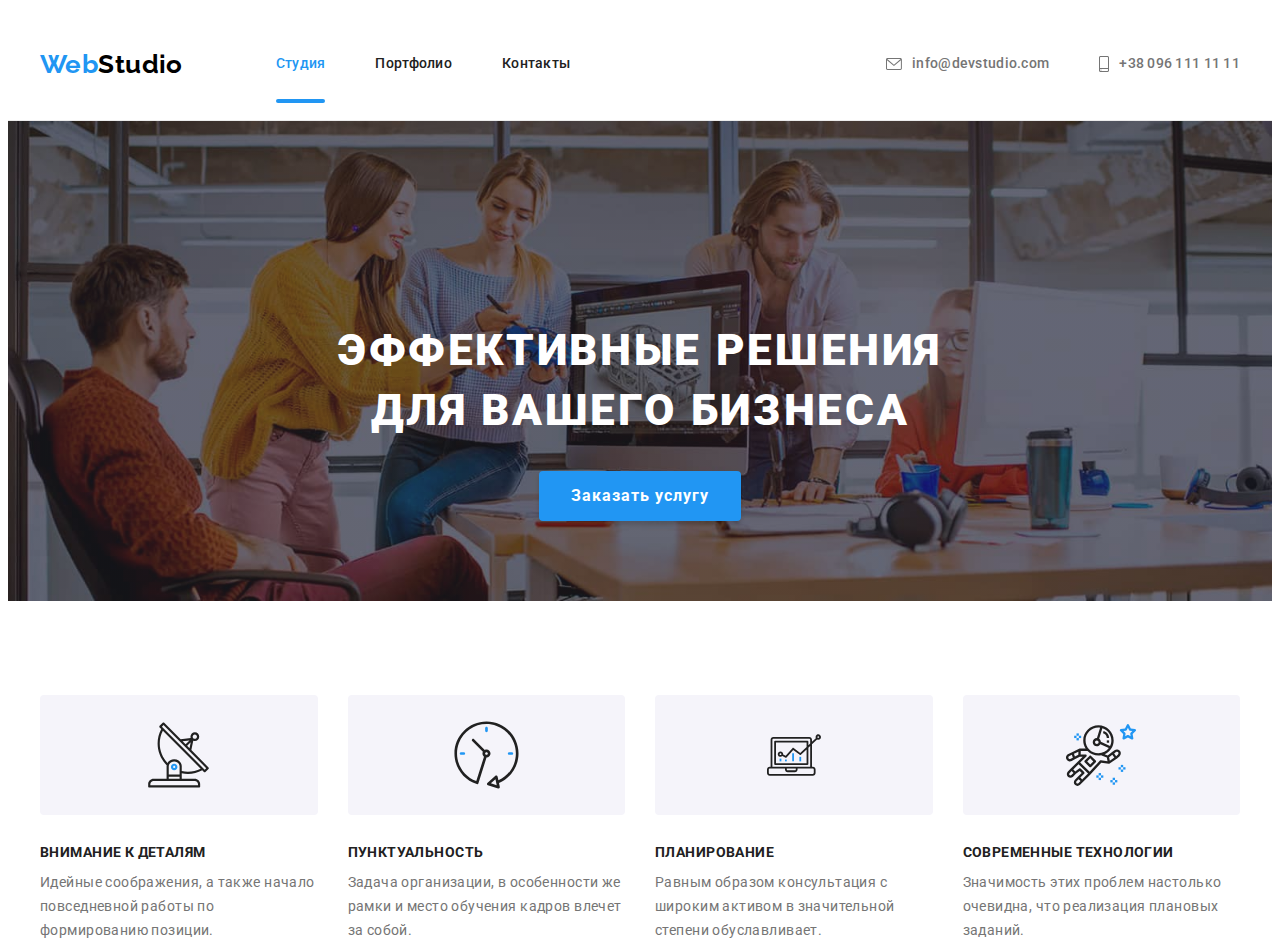
==== index.html @ c0e0feb4 "адаптив секції priorities" ====
<!DOCTYPE html>
<html lang="ru">
<head>
    <meta charset="UTF-8">
    <meta http-equiv="X-UA-Compatible" content="IE=edge">
    <meta name="viewport" content="width=device-width, initial-scale=1.0">
    <title lang="en">WebStudio</title>
    <link rel="preconnect" href="https://fonts.googleapis.com">
    <link rel="preconnect" href="https://fonts.gstatic.com" crossorigin>
    <link 
        href="https://fonts.googleapis.com/css2?family=Raleway:wght@700&family=Roboto:wght@400;500;700;900&display=swap"
        rel="stylesheet"
    />
    <link rel="stylesheet" href="https://cdnjs.cloudflare.com/ajax/libs/modern-normalize/1.1.0/modern-normalize.min.css"
        integrity="sha512-wpPYUAdjBVSE4KJnH1VR1HeZfpl1ub8YT/NKx4PuQ5NmX2tKuGu6U/JRp5y+Y8XG2tV+wKQpNHVUX03MfMFn9Q=="
        crossorigin="anonymous" referrerpolicy="no-referrer" />
    <link rel="stylesheet" href="./css/main.min.css" />
</head>
<body>
    <!--HEADER-->      
   <header class="page-header"> 
        <div class ="container page-header__container">
            <nav class="navigation">
                <!--Логотип header-->
                <a class="logo logo_theme_light logo-header-link" href="index.html" lang="en"><span class="logo_prefix-color_blue">Web</span>Studio</a>
                <!--Меню навігації header-->
                <ul class="menu list">
                    <li class="menu__item"><a class="menu__link menu__link_active" href="index.html">Студия</a></li>
                    <li class="menu__item"><a class="menu__link" href="portfolio.html">Портфолио</a></li>
                    <li class="menu__item"><a class="menu__link" href="#contacts">Контакты</a></li>
                </ul>
            </nav>
            <!--Список контактів header-->
            <ul class="header-contacts list">
                <li class="header-contacts__item">
                    <a class="header-contacts__link" href="mailto:info@devstudio.com" lang="en">
                        <svg class = "header-contacts__icon icon-letter">
                            <use href="images/icons/sprite.svg#icon-envelope"></use> 
                        </svg>
                    info@devstudio.com
                    </a>
                </li>
                <li class="header-contacts__item">
                    <a class="header-contacts__link" href="tel:+380961111111">
                        <svg class="header-contacts__icon icon-phone">
                            <use href="images/icons/sprite.svg#icon-smartphone"></use>
                        </svg>
                    +38 096 111 11 11
                    </a>
                </li>
            </ul>
            <!--Кнопка меню-бургер для мобільної версії-->
            <button type="button" class="mobile-menu-open-btn" data-menu-open>
                <svg class="mobile-menu-open-btn__icon" width="24" height="16">
                    <use href="./images/icons/sprite.svg#icon-burger"></use>
                </svg>
            </button>
        </div>
        <!--Меню для мобільної версії-->
        <div class="mobile-menu" data-menu>
            <div class="container mobile-menu__container">
                <button type="button" class="mobile-menu__close-btn" data-menu-close>
                    <svg class="mobile-menu__close-icon" width="40" height="40">
                        <use href="./images/icons/sprite.svg#close-icon"></use>
                    </svg>
                </button>
                <!--Навігація меню для мобільної версії-->
                <ul class="mobile-menu-list">
                    <li class="mobile-menu-list__item">
                        <a href="" class="mobile-menu-list__link">Студия</a>
                    </li>
                    <li class="mobile-menu-list__item">
                        <a href="" class="mobile-menu-list__link">Портфолио</a>
                    </li>
                    <li class="mobile-menu-list__item">
                        <a href="" class="mobile-menu-list__link">Контакты</a>
                    </li>
                </ul>
            </div>
        </div>
   </header>
    <!-- HERO -->
   <main>
    <section class="hero">
        <div class="hero__container container">
            <h1 class="hero__title">ЭФФЕКТИВНЫЕ РЕШЕНИЯ ДЛЯ ВАШЕГО БИЗНЕСА</h1>
            <button class="hero__modal-btn" type="button" data-modal-open>Заказать услугу</button>
        </div>    
    </section>
    <!--СЕКЦІЯ ПРІОРІТЕТИ -->
    <section class="section">
        <div class="container">
            <h2 class="section__title visually-hidden">Наши приоритеты</h2> 
            <ul class="priorities">
                <li class="priorities__item">
                    <div class="priorities__container">
                        <svg class="priorities__icon" width="65" height="70">
                            <use href="images/icons/sprite.svg#icon-antenna"></use>
                        </svg>
                    </div>
                    <h3 class="priorities__title">ВНИМАНИЕ К ДЕТАЛЯМ</h3>
                    <p class="priorities__description">Идейные соображения, а также начало повседневной работы по формированию позиции.</p>
                </li>
                <li class="priorities__item">
                    <div class="priorities__container">
                        <svg class="priorities__icon" width="67" height="70">
                            <use href="images/icons/sprite.svg#icon-clock"></use>
                        </svg>
                    </div>
                    <h3 class="priorities__title">ПУНКТУАЛЬНОСТЬ</h3>
                    <p class="priorities__description">Задача организации, в особенности же рамки и место обучения кадров влечет за собой.</p>
                </li>
                <li class="priorities__item">
                    <div class="priorities__container">
                        <svg class="priorities__icon" width="70" height="54">
                            <use href="images/icons/sprite.svg#icon-diagram"></use>
                        </svg>
                    </div>
                    <h3 class="priorities__title">ПЛАНИРОВАНИЕ</h3>
                    <p class="priorities__description">Равным образом консультация с широким активом в значительной степени обуславливает.</p>
                </li>
                <li class="priorities__item">
                    <div class="priorities__container">
                        <svg class="priorities__icon" width="70" height="70">
                            <use href="images/icons/sprite.svg#icon-astronaut"></use>
                        </svg>
                    </div>
                    <h3 class="priorities__title">СОВРЕМЕННЫЕ ТЕХНОЛОГИИ</h3>
                    <p class="priorities__description">Значимость этих проблем настолько очевидна, что реализация плановых заданий.</p>
                </li> 
            </ul>
        </div>
    </section>
    <!--СЕКЦІЯ ЧИМ МИ ЗАЙМАЄМОСЯ-->
    <!-- <section class="section section_specific-pt">
        <div class="container">
            <h2 class="section__title">Чем мы занимаемся</h2>
            <ul class="employment">
                <li class="employment__item">       
                    <img src ="./images/gallery/img-1.jpg" alt="Разработчик на компьютере работает с HTML-кодом" width="370" height="294"/>
                    <p class="employment__overlay">Десктопные приложения</p>
                </li>
                <li class="employment__item">
                    <img src="./images/gallery/img-2.jpg" alt="Разработчик проверяет работу приложения на мобильном устройстве" width="370" height="294"/>  
                    <p class="employment__overlay">Мобильные приложения</p>
                </li>
                <li class="employment__item">
                    <img src="./images/gallery/img-3.jpg" alt="Разработчик работает с палитрой на планшете" width="370" height="294"/>
                    <p class="employment__overlay">Дизайнерские решения</p>
                </li>
            </ul>
        </div>
    </section> -->
    <!--СЕКЦІЯ НАША КОМАНДА-->
    <!-- <section class="section section_bg-color">
        <div class="container">
            <h2 class="section__title">Наша команда</h2>
            <ul class="team">
                <li class="team__item">
                    <img src="./images/our-team/igor-demyanenko.jpg" alt="Игорь Демьяненко" width="270" height="260"/>
                    <div class="team__container">
                        <h3 class="team__title">Игорь Демьяненко</h3>
                        <p class="team__description" lang="en">Product Designer</p>
                        <ul class="team__socials">
                            <li class="team__socials-item">
                                <a href="" class="team__socials-link">
                                    <svg class="team__socials-icon">
                                        <use href="./images/icons/sprite.svg#icon-instagram"></use>
                                    </svg>
                                </a>
                            </li>
                            <li class="team__socials-item">
                                <a href="" class="team__socials-link">
                                    <svg class="team__socials-icon">
                                        <use href="./images/icons/sprite.svg#icon-twitter"></use>
                                    </svg>
                                </a>
                            </li>
                            <li class="team__socials-item">
                                <a href="" class="team__socials-link">
                                    <svg class="team__socials-icon">
                                        <use href="./images/icons/sprite.svg#icon-facebook"></use>
                                    </svg>
                                </a>
                            </li>
                            <li class="team__socials-item">
                                <a href="" class="team__socials-link">
                                    <svg class="team__socials-icon">
                                        <use href="./images/icons/sprite.svg#icon-linkedin"></use>
                                    </svg>
                                </a>
                            </li>
                        </ul>
                    </div>
                </li>
                <li class="team__item">
                    <img src="./images/our-team/olga-repina.jpg" alt="Ольга Репина" width="270" height="260"/>
                    <div class="team__container">
                        <h3 class="team__title">Ольга Репина</h3>
                        <p class="team__description" lang="en">Frontend Developer</p>
                        <ul class="team__socials">
                            <li class="team__socials-item">
                                <a href="" class="team__socials-link">
                                    <svg class="team__socials-icon">
                                        <use href="./images/icons/sprite.svg#icon-instagram"></use>
                                    </svg>
                                </a>
                            </li>
                            <li class="team__socials-item">
                                <a href="" class="team__socials-link">
                                    <svg class="team__socials-icon">
                                        <use href="./images/icons/sprite.svg#icon-twitter"></use>
                                    </svg>
                                </a>
                            </li>
                            <li class="team__socials-item">
                                <a href="" class="team__socials-link">
                                    <svg class="team__socials-icon">
                                        <use href="./images/icons/sprite.svg#icon-facebook"></use>
                                    </svg>
                                </a>
                            </li>
                            <li class="team__socials-item">
                                <a href="" class="team__socials-link">
                                    <svg class="team__socials-icon">
                                        <use href="./images/icons/sprite.svg#icon-linkedin"></use>
                                    </svg>
                                </a>
                            </li>
                        </ul>
                    </div>
                </li>
                <li class="team__item">
                    <img src= "./images/our-team/nikolay-tarasov.jpg" alt="Николай Тарасов" width="270" height="260"/>
                    <div class="team__container">
                        <h3 class="team__title">Николай Тарасов</h3>
                        <p class="team__description" lang="en">Marketing</p>
                        <ul class="team__socials">
                            <li class="team__socials-item">
                                <a href="" class="team__socials-link">
                                    <svg class="team__socials-icon">
                                        <use href="./images/icons/sprite.svg#icon-instagram"></use>
                                    </svg>
                                </a>
                            </li>
                            <li class="team__socials-item">
                                <a href="" class="team__socials-link">
                                    <svg class="team__socials-icon">
                                        <use href="./images/icons/sprite.svg#icon-twitter"></use>
                                    </svg>
                                </a>
                            </li>
                            <li class="team__socials-item">
                                <a href="" class="team__socials-link">
                                    <svg class="team__socials-icon">
                                        <use href="./images/icons/sprite.svg#icon-facebook"></use>
                                    </svg>
                                </a>
                            </li>
                            <li class="team__socials-item">
                                <a href="" class="team__socials-link">
                                    <svg class="team__socials-icon">
                                        <use href="./images/icons/sprite.svg#icon-linkedin"></use>
                                    </svg>
                                </a>
                            </li>
                        </ul>
                    </div>
                </li>
                <li class="team__item">
                    <img src="./images/our-team/mikhail-ermakov.jpg" alt="Михаил Ермаков" width="270" height="260"/> 
                    <div class="team__container">
                        <h3 class="team__title">Михаил Ермаков</h3>
                        <p class="team__description" lang="en">UI Designer</p>
                    <ul class="team__socials">
                        <li class="team__socials-item">
                            <a href="" class="team__socials-link">
                                <svg class="team__socials-icon">
                                    <use href="./images/icons/sprite.svg#icon-instagram"></use>
                                </svg>
                            </a>
                        </li>
                        <li class="team__socials-item">
                            <a href="" class="team__socials-link">
                                <svg class="team__socials-icon">
                                    <use href="./images/icons/sprite.svg#icon-twitter"></use>
                                </svg>
                            </a>
                        </li>
                        <li class="team__socials-item">
                            <a href="" class="team__socials-link">
                                <svg class="team__socials-icon">
                                    <use href="./images/icons/sprite.svg#icon-facebook"></use>
                                </svg>
                            </a>
                        </li>
                        <li class="team__socials-item">
                            <a href="" class="team__socials-link">
                                <svg class="team__socials-icon">
                                    <use href="./images/icons/sprite.svg#icon-linkedin"></use>
                                </svg>
                            </a>
                        </li>
                    </ul>
                    </div>
                </li>
            </ul>
        </div>
    </section> -->
    <!--СЕКЦІЯ ПОСТІЙНІ КЛІЄНТИ-->
    <!-- <section class="section">
        <div class="container">
            <h2 class="section__title">Постоянные клиенты</h2>
            <ul class="clients">
                <li class="clients__item">
                    <a class="clients__link" href="">
                        <div class="clients__container">
                            <svg class="clients__icon">
                                <use href="images/icons/sprite.svg#icon-logo-1"></use>
                            </svg>
                        </div>
                    </a>    
                </li>
                <li class="clients__item">
                    <a class="clients__link" href="">
                        <div class="clients__container">
                            <svg class="clients__icon">
                                <use href="images/icons/sprite.svg#icon-logo-2"></use>
                            </svg>
                        </div>
                    </a>    
                </li>
                <li class="clients__item">
                    <a class="clients__link" href="">
                        <div class="clients__container">
                            <svg class="clients__icon">
                                <use href="images/icons/sprite.svg#icon-logo-3"></use>
                            </svg>
                        </div>
                    </a>
                </li>
                <li class="clients__item">
                    <a class="clients__link" href="">
                        <div class="clients__container">
                            <svg class="clients__icon">
                                <use href="images/icons/sprite.svg#icon-logo-4"></use>
                            </svg>
                        </div>
                    </a>
                </li>
                <li class="clients__item">
                    <a class="clients__link" href="">
                        <div class="clients__container">
                            <svg class="clients__icon">
                                <use href="images/icons/sprite.svg#icon-logo-5"></use>
                            </svg>
                        </div>
                    </a>
                </li>
                <li class="clients__item">
                    <a class="clients__link" href="">
                        <div class="clients__container">
                            <svg class="clients__icon">
                                <use href="images/icons/sprite.svg#icon-logo-6"></use>
                            </svg>
                        </div>
                    </a>
                </li>
            </ul>
        </div>
    </section>-->
    </main>
    <!--FOOTER-->
    <!-- <footer class="footer">
        <div class="footer-container container">
            <div class="footer-contacts-wrapper">
                <a class="logo logo_theme_dark" href="index.html" lang="en"><span class="logo_prefix-color_blue">Web</span>Studio</a>
                <address class="address-footer-contacts" id="contacts">
                    <ul class="footer-contacts">
                        <li class="footer-contacts__item">
                            <a class="footer-contacts__link footer-contacts__link_font-color_white" href="https://goo.gl/maps/uHy9NY8wM25gQ6nc7" target="_blank"
                                rel="noopener noreferrer">г. Киев, пр-т Леси Украинки, 26</a>
                        </li>
                        <li class="footer-contacts__item">
                            <a class="footer-contacts__link link" href="mailto:info@devstudio.com"
                                lang="en">info@devstudio.com</a>
                        </li>
                        <li class="footer-contacts__item">
                            <a class="footer-contacts__link" href="tel:+380961111111">+38 096 111 11 11</a>
                        </li>
                    </ul>
                </address>
            </div>
            <div class="footer-socials-wrapper">
                <p class="footer-socials-description">присоединяйтесь</p>
                <ul class="footer-socials">
                    <li class="footer-socials__item">
                        <a href="" class="footer-socials__link">
                            <svg class="footer-socials__icon">
                                <use href="./images/icons/sprite.svg#icon-footer-instagram"></use>
                            </svg>
                        </a>
                    </li>
                    <li class="footer-socials__item">
                        <a href="" class="footer-socials__link">
                            <svg class="footer-socials__icon">
                                <use href="./images/icons/sprite.svg#icon-footer-twitter"></use>
                            </svg>
                        </a>
                    </li>
                    <li class="footer-socials__item">
                        <a href="" class="footer-socials__link">
                            <svg class="footer-socials__icon">
                                <use href="./images/icons/sprite.svg#icon-footer-facebook"></use>
                            </svg>
                        </a>
                    </li>
                    <li class="footer-socials__item">
                        <a href="" class="footer-socials__link">
                            <svg class="footer-socials__icon">
                                <use href="./images/icons/sprite.svg#icon-footer-linkedin"></use>
                            </svg>
                        </a>
                    </li>
                </ul>
            </div>
            <div class="footer-form-wrapper">
                <form class="footer-form">
                    <p class="footer-form__description">Подпишитесь на рассылку</p>
                    <label class="footer-form__field">
                        <input type="email" name="user_email" class="footer-form-input" placeholder="E-mail" required title="example@gmail.com" />
                    </label>
                    <div class="footer-btn-wrapper">
                        <button type="submit" class="footer-form-btn">Подписаться</button>
                        <svg class="footer-form-send-icon" width="24" height="24">
                            <use href="./images/icons/sprite.svg#icon-footer-send"></use>
                        </svg>
                    </div>
                </form>
            </div>
        </div>
    </footer> -->
    <!-- <div class="backdrop is-hidden" data-modal>
        <div class="modal">
            <button type="button" class="modal-close-btn" data-modal-close>
                <svg class="modal-close-btn-icon" width="18" height="18">
                    <use href="./images/icons/sprite.svg#close-icon"></use>
                </svg>
            </button>
            <form class="contact-form">
                <p class="contact-form-description">Оставьте свои данные, мы вам перезвоним</p>
                <label class="contact-form-field">
                    <span class="contact-form-field-key">Имя</span>
                    <span class="contact-form-input-wrapper">
                        <input class="contact-form-input" type="text" name="user_name" required pattern="[a-zA-Zа-яА-Я]*"
                            title="Укажите своё имя" />
                        <svg class="contact-form-input-icon" width="18" height="18">
                            <use href="./images/icons/sprite.svg#icon-person"></use>
                        </svg>
                    </span>
                </label>
                <label class="contact-form-field">
                    <span class="contact-form-field-key">Телефон</span>
                    <span class="contact-form-input-wrapper">
                        <input class="contact-form-input" type="tel" name="user_phone" required
                            pattern="[0-9]{3}-[0-9]{3}-[0-9]{2}-[0-9]{2}" title="В формате xxx-xxx-xx-xx" />
                        <svg class="contact-form-input-icon" width="18" height="18">
                            <use href="./images/icons/sprite.svg#icon-phone"></use>
                        </svg>
                    </span>
                </label>
                <label class="contact-form-field">
                    <span class="contact-form-field-key">Почта</span>
                    <span class="contact-form-input-wrapper">
                        <input class="contact-form-input" type="email" name="user_email" title="example@gmail.com" />
                        <svg class="contact-form-input-icon" width="18" height="18">
                            <use href="./images/icons/sprite.svg#icon-email"></use>
                        </svg>
                    </span>
                </label>
                <label class="contact-form-messege-field">
                    <span class="contact-form-field-key">Комментарий</span>
                    <textarea class="contact-form-messege" placeholder="Введите текст" name="user_message"></textarea>
                </label>
                <input type="checkbox" class="contact-form-checkbox visually-hidden" id="checkbox-policy" name="user_policy" />
                <label for="checkbox-policy" class="contact-form-checkbox-label">Соглашаюсь с рассылкой и принимаю &nbsp;<a
                        class="contact-form-policy-link" href="">Условия договора</a></label>
                <button type="submit" class="contact-form-btn">Отправить</button>
            </form>
        </div>
    </div> -->
    <script src="./js/menu.js"></script>
    <!-- <script src="./js/modal.js"></script> -->  
</body>
</html>
---- css/main.min.css ----
:root{--primary-font-family: "Roboto", sans-serif;--secondary-font-family: "Raleway", sans-serif;--accent-color: #2196F3;--title-color: #FFFFFF;--subtitle-color: #212121;--description-color: #757575;--background-color: #2F303A}.visually-hidden{position:absolute;white-space:nowrap;width:1px;height:1px;overflow:hidden;border:0;padding:0;clip:rect(0 0 0 0);clip-path:inset(100%);margin:-1px}.footer-socials__link,.team__socials-link,.contact-form-checkbox-label{display:flex;justify-content:center;align-items:center}h1,h2,h3,p{margin-top:0;margin-bottom:0}ul,ol{margin-top:0;margin-bottom:0;padding-left:0;list-style:none}img{display:block;max-width:100%;height:auto}a{text-decoration:none}body{font-family:var(--primary-font-family);color:var(--subtitle-color);font-size:14px;letter-spacing:.03em;line-height:1.14}.container{max-height:60px;width:100%;padding-left:15px;padding-right:15px}@media screen and (min-width: 480px){.container{width:480px;margin:0 auto}}@media screen and (min-width: 768px){.container{width:768px;min-height:80px}}@media screen and (min-width: 1200px){.container{width:1200px}}@media screen and (max-width: 1200px){.section{padding-top:60px;padding-bottom:60px}}@media screen and (min-width: 1200px){.section{padding-top:94px;padding-bottom:94px}}.section_bg-color{background-color:#f5f4fa}.section_specific-pt{padding-top:0}.section_specific-pb{padding-bottom:50px}.section__title{font-size:36px;font-weight:700;line-height:1.17;margin-bottom:50px;text-align:center}.logo{font-family:var(--secondary-font-family);font-size:26px;font-weight:700;line-height:1.19}.logo_prefix-color_blue{color:var(--accent-color)}.logo_theme_light{color:#000}.logo_theme_light:focus{color:#000}.logo_theme_dark{color:var(--title-color)}.logo_theme_dark:focus{color:var(--title-color)}@media screen and (min-width: 768px){.logo-header-link{margin-right:88px}}@media screen and (min-width: 1200px){.logo-header-link{margin-right:93px}}.filters{display:flex;margin-top:-8px;margin-left:-8px;justify-content:center}.filters__item{margin-top:8px;margin-left:8px}.filters__btn{min-width:73px;padding:6px 22px;font-size:16px;font-weight:500;line-height:1.63;text-align:center;letter-spacing:.03em;cursor:pointer;background-color:#f5f4fa;border:none;border-radius:4px;transition:color 250ms cubic-bezier(0.4, 0, 0.2, 1),background-color 250ms cubic-bezier(0.4, 0, 0.2, 1),box-shadow 250ms cubic-bezier(0.4, 0, 0.2, 1)}.filters__btn:focus{font-size:16px;font-weight:500;line-height:1.63;text-align:center;letter-spacing:.03em;color:var(--title-color);background-color:var(--accent-color);box-shadow:0px 3px 1px rgba(0,0,0,.1),0px 1px 2px rgba(0,0,0,.08),0px 2px 2px rgba(0,0,0,.12);border-radius:4px}.filters__btn:hover{color:var(--title-color);background-color:var(--accent-color);box-shadow:0px 3px 1px rgba(0,0,0,.1),0px 1px 2px rgba(0,0,0,.08),0px 2px 2px rgba(0,0,0,.12)}.backdrop{position:fixed;top:0;left:0;width:100%;height:100%;background-color:rgba(0,0,0,.2);transition:opacity 250ms cubic-bezier(0.4, 0, 0.2, 1)}.backdrop.is-hidden{opacity:0;visibility:hidden;pointer-events:none}.modal{position:absolute;top:50%;left:50%;transform:translate(-50%, -50%);width:528px;height:580px;padding:40px;background-color:#fff}.modal-close-btn{position:absolute;top:8px;right:8px;display:flex;align-items:center;justify-content:center;background-color:rgba(0,0,0,0);border:1px solid rgba(0,0,0,.1);padding:0;width:30px;height:30px;border-radius:50%;cursor:pointer;transition:fill 250ms cubic-bezier(0.4, 0, 0.2, 1),outline-color 250ms}.modal-close-btn:hover{fill:var(--accent-color)}.modal-close-btn:focus{fill:var(--accent-color);outline-color:var(--accent-color)}.contact-form{display:flex;flex-direction:column}.contact-form-field{margin-bottom:10px}.contact-form-field-key{display:block;font-size:12px;font-weight:400;line-height:1.17;letter-spacing:.01em;color:#757575;margin-bottom:4px}.contact-form-description{font-size:20px;font-weight:700;line-height:1.15;text-align:center;letter-spacing:.03em;color:#212121;margin-bottom:12px}.contact-form-btn{align-self:center;min-width:200px;background-color:var(--accent-color);box-shadow:0px 4px 4px rgba(0,0,0,.15);border-radius:4px;padding:10px 55px;font-family:var(--primary-font-family);color:var(--title-color);cursor:pointer;font-size:16px;font-weight:700;line-height:1.88;letter-spacing:.06em;border-width:0;transition:background-color 250ms cubic-bezier(0.4, 0, 0.2, 1)}.contact-form-btn:hover{background:#188ce8}.contact-form-input{width:100%;height:40px;border:1px solid rgba(33,33,33,.2);border-radius:4px;padding-left:42px;transition:border-color 250ms cubic-bezier(0.4, 0, 0.2, 1)}.contact-form-input:focus{outline:none;border-color:var(--accent-color)}.contact-form-input-wrapper{position:relative;display:block}.contact-form-input-icon{position:absolute;top:50%;transform:translateY(-50%);left:12px;transition:fill 250ms cubic-bezier(0.4, 0, 0.2, 1)}.contact-form-input:focus+.contact-form-input-icon{fill:var(--accent-color)}.contact-form-messege{display:block;justify-content:center;width:100%;height:120px;border:1px solid rgba(33,33,33,.2);border-radius:4px;resize:none;padding:12px 16px;transition:border-color 250ms cubic-bezier(0.4, 0, 0.2, 1)}.contact-form-messege:focus{outline:none;border-color:var(--accent-color)}.contact-form-messege::placeholder{font-size:12px;font-weight:400;line-height:1.17;letter-spacing:.01em;color:rgba(117,117,117,.5)}.contact-form-messege-field{margin-bottom:20px}.contact-form-checkbox-label{font-weight:400;line-height:1.71;color:#757575;margin-bottom:30px}.contact-form-checkbox-label::before{content:"";display:block;width:16px;height:15px;margin-right:7px;cursor:pointer;background-image:url(../images/icons/checkbox-vector.svg)}.contact-form-checkbox:checked+.contact-form-checkbox-label::before{background-image:url(../images/icons/icon-check.svg)}.contact-form-checkbox:focus+.contact-form-checkbox-label::before{outline:2px solid rgba(33,150,243,.5)}.contact-form-policy-link{color:var(--accent-color)}.contact-form-policy-link:focus{outline-color:var(--accent-color)}@media screen and (max-width: 768px){.mobile-menu{position:fixed;top:0;left:0;width:100%;height:100%;background-color:#fff;box-shadow:0px 4px 8px rgba(0,0,0,.04),0px 2px 4px rgba(0,0,0,.08),0px 1px 3px rgba(0,0,0,.16);opacity:0;visibility:hidden;pointer-events:none;transition:opacity 250ms cubic-bezier(0.4, 0, 0.2, 1),visibility 250ms cubic-bezier(0.4, 0, 0.2, 1)}.mobile-menu-open-btn{border:none;background-color:rgba(0,0,0,0);padding:0}.mobile-menu.is-open{opacity:1;visibility:visible;pointer-events:auto}.mobile-menu__container{position:relative;padding-top:48px;padding-bottom:48px;padding-left:40px}.mobile-menu__close-btn{position:absolute;top:10px;right:15px;border:none;background-color:rgba(0,0,0,0);padding:0;line-height:0}.mobile-menu-list__item:not(:first-child){margin-top:32px}.mobile-menu-list__link{font-weight:500;font-size:40px;line-height:1.18;letter-spacing:.02em;color:#212121}}.menu{display:none}.header-contacts{display:none}.page-header{background-color:#fff;border-bottom:1px solid #ececec}.page-header__container{display:flex;align-items:center;justify-content:space-between;padding-top:16px;padding-bottom:16px}@media screen and (min-width: 768px){.menu{display:flex}.header-contacts{display:block}.mobile-menu{display:none}.mobile-menu-open-btn{display:none}.header-container{display:flex;min-height:80px;justify-content:space-between;align-items:center}.navigation{display:flex;align-items:center;justify-content:space-between}.menu__link{padding-top:32px;padding-bottom:32px;font-weight:500;letter-spacing:.02em;color:var(--subtitle-color);transition:color 250ms cubic-bezier(0.4, 0, 0.2, 1)}.menu__link:hover,.menu__link:focus{color:var(--accent-color)}.menu__item:not(:last-child){margin-right:50px}.menu__link_active{position:relative;color:var(--accent-color)}.menu__link_active::after{position:absolute;content:"";background-color:var(--accent-color);border-radius:2px;width:100%;height:4px;bottom:0;left:0}.header-contacts__link{padding-top:21px;padding-bottom:21px;font-size:12px;font-weight:500;line-height:1.17;letter-spacing:.02em;color:var(--description-color);transition:color 250ms cubic-bezier(0.4, 0, 0.2, 1)}.header-contacts__link:hover,.header-contacts__link:focus{color:var(--accent-color)}.header-contacts__icon{fill:var(--description-color);margin-right:10px;transition:fill 250ms cubic-bezier(0.4, 0, 0.2, 1)}.header-contacts__link:hover .header-contacts__icon,.header-contacts__link:focus .header-contacts__icon{fill:var(--accent-color)}.icon-letter{width:14px;height:10px}.icon-phone{width:10px;height:14px}}@media screen and (min-width: 1200px){.header-contacts{display:flex}.header-contacts__link{display:flex;align-items:center}.header-contacts__item:not(:last-child){margin-right:50px}.header-contacts__link{padding-top:24px;padding-bottom:24px;font-size:14px;line-height:1.14}.icon-letter{width:16px;height:12px}.icon-phone{width:10px;height:16px}}.hero{background-color:#c4c4c4;padding-top:118px;padding-bottom:118px;background-size:cover}.hero__title{font-size:26px;font-weight:500;line-height:1.14;text-align:center;color:var(--title-color);letter-spacing:.06em;text-transform:uppercase;margin-bottom:30px}.hero__container{display:flex;flex-direction:column;align-items:center}.hero__modal-btn{min-width:200px;border:none;background:var(--accent-color);box-shadow:0px 4px 4px rgba(0,0,0,.15);border-radius:4px;padding:10px 32px;font-family:var(--primary-font-family);font-size:16px;font-weight:700;line-height:1.88;letter-spacing:.06em;color:var(--title-color);cursor:pointer;transition:background-color 250ms cubic-bezier(0.4, 0, 0.2, 1)}.hero__modal-btn:hover{background:#188ce8}@media screen and (max-width: 768px){.hero{max-height:400px;background-image:linear-gradient(rgba(47, 48, 58, 0.4), rgba(47, 48, 58, 0.4)),url("../images/hero/img-hero-mobile.jpg")}.hero__title{max-width:360px}}@media(max-width: 768px)and (min-device-pixel-ratio: 2),(max-width: 767px)and (min-resolution: 192dpi),(max-width: 767px)and (min-resolution: 2dppx){.hero{background-image:linear-gradient(rgba(47, 48, 58, 0.4), rgba(47, 48, 58, 0.4)),url("../images/hero/img-hero-mobile@x2.jpg")}}@media screen and (min-width: 768px){.hero{min-width:768px;background-image:linear-gradient(rgba(47, 48, 58, 0.4), rgba(47, 48, 58, 0.4)),url("../images/hero/img-hero-tablet.jpg")}.hero__title{max-width:360px;font-size:26px;font-weight:900;line-height:1.61}}@media(min-width: 768px)and (min-device-pixel-ratio: 2),(min-width: 768px)and (min-resolution: 192dpi),(min-width: 768px)and (min-resolution: 2dppx){.hero{background-image:linear-gradient(rgba(47, 48, 58, 0.4), rgba(47, 48, 58, 0.4)),url("../images/hero/img-hero-tablet@x2.jpg")}}@media screen and (min-width: 1200px){.hero{padding-top:200px;padding-bottom:200px;background-image:linear-gradient(rgba(47, 48, 58, 0.4), rgba(47, 48, 58, 0.4)),url("../images/hero/img-hero-desktop.jpg")}.hero__title{max-width:696px;font-size:44px;font-weight:900;line-height:1.36}}@media(min-width: 1200px)and (min-device-pixel-ratio: 2),(min-width: 1200px)and (min-resolution: 192dpi),(min-width: 1200px)and (min-resolution: 2dppx){.hero{background-image:linear-gradient(rgba(47, 48, 58, 0.4), rgba(47, 48, 58, 0.4)),url("../images/hero/img-hero-desktop@x2.jpg")}}@media screen and (max-width: 767px){.priorities__title{text-align:center}.priorities__item:not(:first-child){margin-top:30px}}@media screen and (min-width: 768px){.priorities{display:flex;flex-wrap:wrap;margin-top:-30px;margin-left:-30px}.priorities__item{flex-basis:calc((100% - 60px)/2);margin-left:30px;margin-top:30px}}@media screen and (min-width: 1200px){.priorities__item{flex-basis:calc((100% - 120px)/4);margin-left:30px;margin-top:30px}}.priorities__title{font-size:14px;font-weight:700;text-transform:uppercase;margin-bottom:10px;margin-top:30px}.priorities__description{line-height:1.71;color:var(--description-color)}.priorities__container{display:flex;background-color:#f5f4fa;border-radius:4px;height:120px;justify-content:center;align-items:center}.employment{display:flex;flex-wrap:wrap;margin-top:-30px;margin-left:-30px}.employment__item{position:relative;margin-top:30px;margin-left:30px;flex-basis:calc((100% - 90px)/3)}.employment__overlay{position:absolute;width:100%;bottom:0;left:0;padding-top:27px;padding-bottom:27px;font-weight:700;text-align:center;text-transform:uppercase;color:var(--title-color);background-color:rgba(47,48,58,.8)}.team{display:flex;flex-wrap:wrap;margin-top:-30px;margin-left:-30px}.team__item{margin-top:30px;margin-left:30px;flex-basis:calc((100% - 120px)/4);background:var(--title-color);padding-bottom:30px;box-shadow:0px 1px 3px rgba(0,0,0,.12),0px 1px 1px rgba(0,0,0,.14),0px 2px 1px rgba(0,0,0,.2);border-radius:0px 0px 4px 4px}.team__container{padding-top:30px;background:var(--title-color)}.team__title{font-size:16px;font-weight:500;line-height:1.19;text-align:center}.team__description{font-size:16px;line-height:1.19;text-align:center;color:var(--description-color);margin-top:10px}.team__socials{display:flex;justify-content:center;margin-top:16px}.team__socials-icon{width:20px;height:20px;fill:#afb1b8;transition:fill 250ms cubic-bezier(0.4, 0, 0.2, 1)}.team__socials-link:hover .team__socials-icon,.team__socials-link:focus .team__socials-icon{fill:var(--title-color)}.team__socials-link{width:44px;height:44px;border-radius:50%;transition:background-color 250ms cubic-bezier(0.4, 0, 0.2, 1)}.team__socials-link:hover,.team__socials-link:focus{background-color:var(--accent-color)}.team__socials-item:not(:first-child){margin-left:10px}.clients__container{height:92px;padding-top:16px;padding-left:32px;border:1px solid #afb1b8;border-radius:4px;transition:border-color 250ms cubic-bezier(0.4, 0, 0.2, 1)}.clients__link:hover .clients__container{border-color:var(--accent-color)}.clients{display:flex;flex-wrap:wrap;margin-top:-30px;margin-left:-30px}.clients__item{margin-top:30px;margin-left:30px;flex-basis:calc((100% - 180px)/6)}.clients__icon{width:106px;height:60px;fill:#afb1b8;transition:fill 250ms cubic-bezier(0.4, 0, 0.2, 1)}.clients__link:hover .clients__icon,.clients__link:focus .clients__icon{fill:var(--accent-color)}.footer{background:var(--background-color);padding-bottom:60px;padding-top:60px}.footer-container{display:flex;justify-content:space-between;align-items:flex-start}.address-footer-contacts{margin-top:20px}.footer-contacts__link{font-style:normal;font-weight:400;line-height:1.71;color:rgba(255,255,255,.6)}.footer-contacts__item:not(:first-child){margin-top:9px}.footer-contacts__link_font-color_white{color:var(--title-color)}.footer-contacts__link_font-color_white:focus{color:var(--title-color)}.footer-socials-description{margin-top:12px;font-weight:700;text-transform:uppercase;color:var(--title-color)}.footer-socials__icon{width:20px;height:20px;fill:var(--title-color)}.footer-socials__item:not(:first-child){margin-left:10px}.footer-socials{display:flex;margin-top:20px}.footer-socials__link{width:44px;height:44px;border-radius:50%;background-color:rgba(255,255,255,.1);transition:background-color 250ms cubic-bezier(0.4, 0, 0.2, 1)}.footer-socials__link:hover,.footer-socials__link:focus{background-color:var(--accent-color)}.footer-form__description{font-weight:700;text-transform:uppercase;color:#fff;margin-bottom:20px;margin-top:12px}.footer-form-input{width:358px;border:1px solid rgba(255,255,255,.3);border-radius:4px;padding-top:14px;padding-bottom:14px;padding-left:16px;background-color:#2f303a;font-size:16px;font-weight:400;line-height:1.25;letter-spacing:.03em;color:#fff}.footer-form-input::placeholder{color:rgba(255,255,255,.6)}.footer-form-btn{min-width:200px;padding:10px 62px 10px 29px;background:var(--accent-color);box-shadow:0px 4px 4px rgba(0,0,0,.15);border-radius:4px;font-size:16px;font-weight:700;line-height:1.88;letter-spacing:.06em;color:#fff;border-width:0;cursor:pointer;transition:background-color 250ms cubic-bezier(0.4, 0, 0.2, 1)}.footer-form-btn:hover{background:#188ce8}.footer-btn-wrapper{margin-left:12px;display:inline-block;position:relative;width:200px}.footer-form-send-icon{position:absolute;top:50%;right:28px;transform:translateY(-50%)}.portfolio{display:flex;flex-wrap:wrap;margin-left:-30px;margin-top:-30px}.portfolio__item{margin-left:30px;margin-top:30px;flex-basis:calc((100% - 90px)/3);cursor:pointer;transition:box-shadow 250ms cubic-bezier(0.4, 0, 0.2, 1)}.portfolio__item:hover{box-shadow:0px 1px 1px rgba(0,0,0,.12),0px 4px 4px rgba(0,0,0,.06),1px 4px 6px rgba(0,0,0,.16)}.portfolio__container{padding:20px 24px;border:1px solid #eee;border-top:none}.portfolio__title{font-size:18px;font-weight:700;line-height:2;letter-spacing:.06em;color:var(--subtitle-color);margin-bottom:4px}.portfolio__description{font-size:16px;line-height:1.88;letter-spacing:.03em;color:var(--description-color)}.portfolio__wrapper{position:relative;overflow:hidden}.portfolio__overlay{position:absolute;top:0;left:0;width:100%;height:100%;padding:63px 24px;background-color:rgba(33,150,243,.9);font-size:18px;font-weight:400;line-height:1.56;color:#fff;overflow:auto;transform:translateY(100%);transition:transform 250ms cubic-bezier(0.4, 0, 0.2, 1)}.portfolio__link:hover .portfolio__overlay,.portfolio__link:focus .portfolio__overlay{transform:translateY(0%)}/*# sourceMappingURL=main.min.css.map */
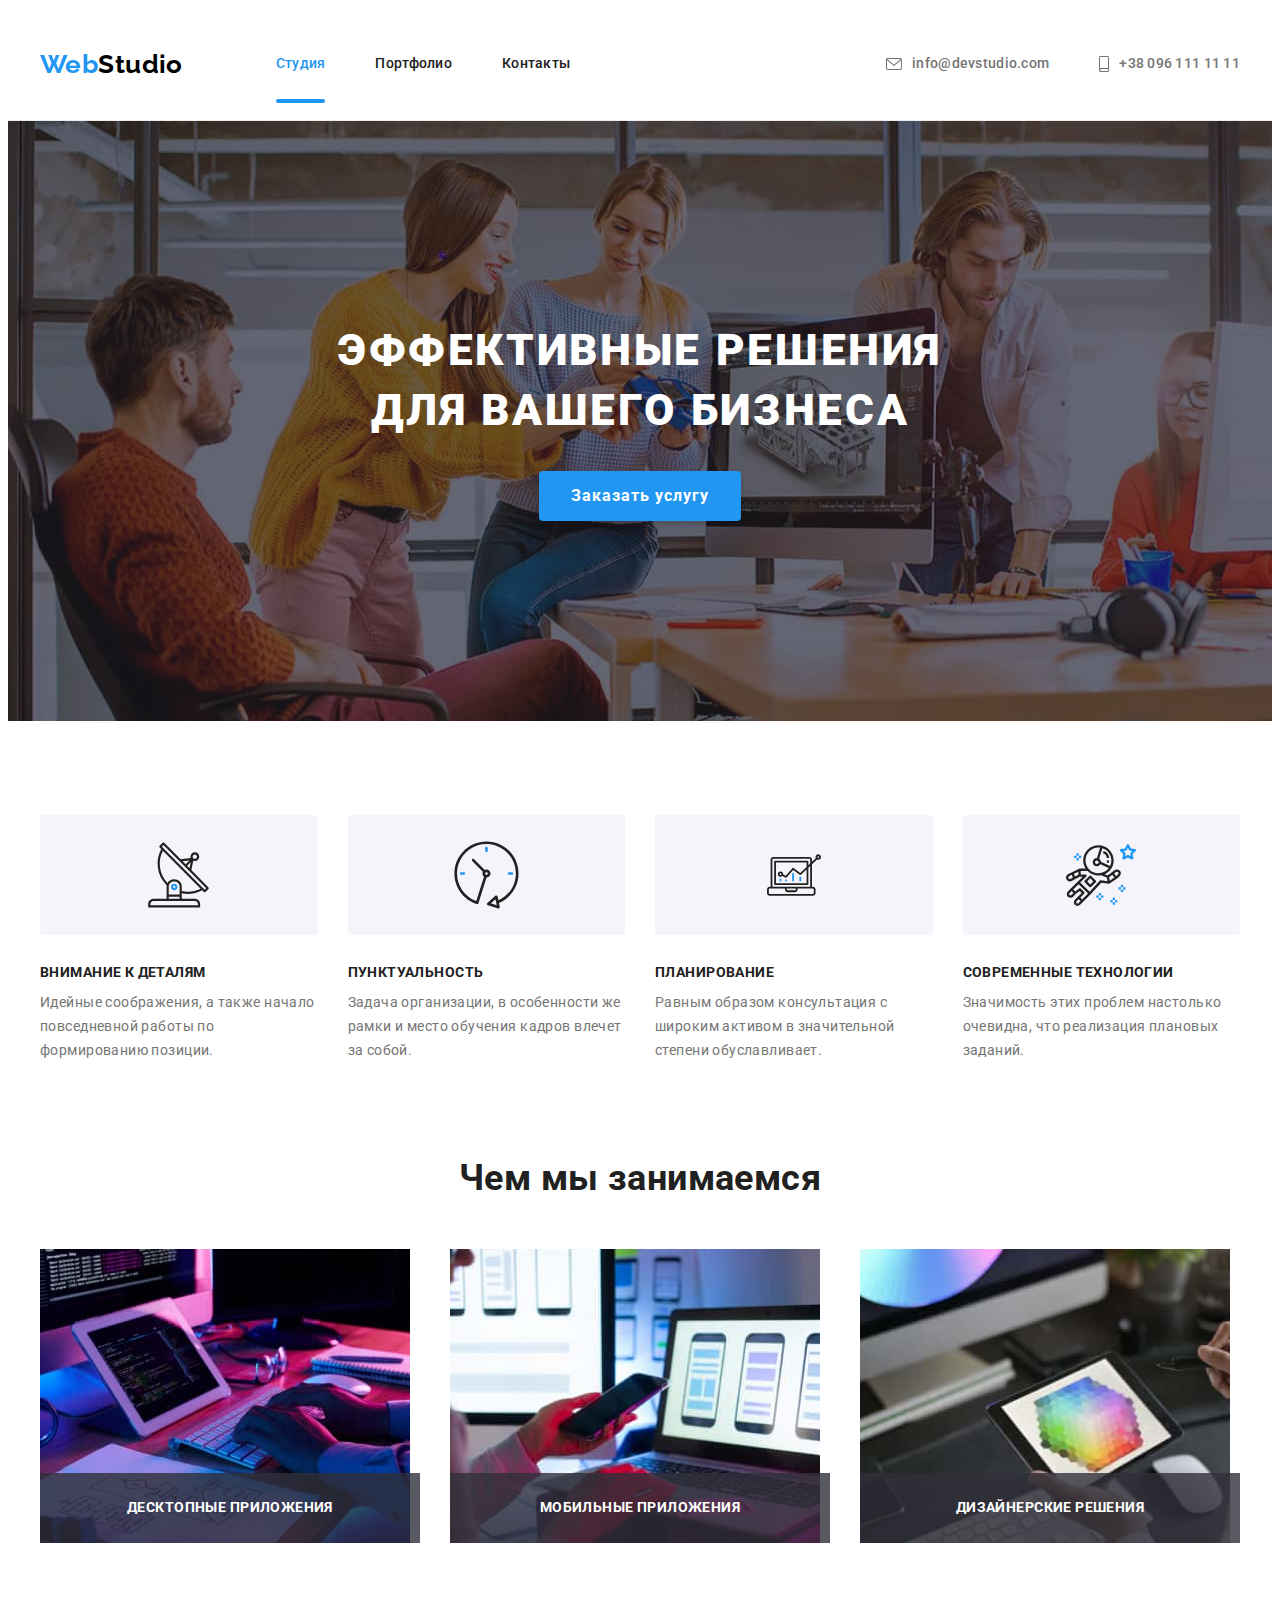
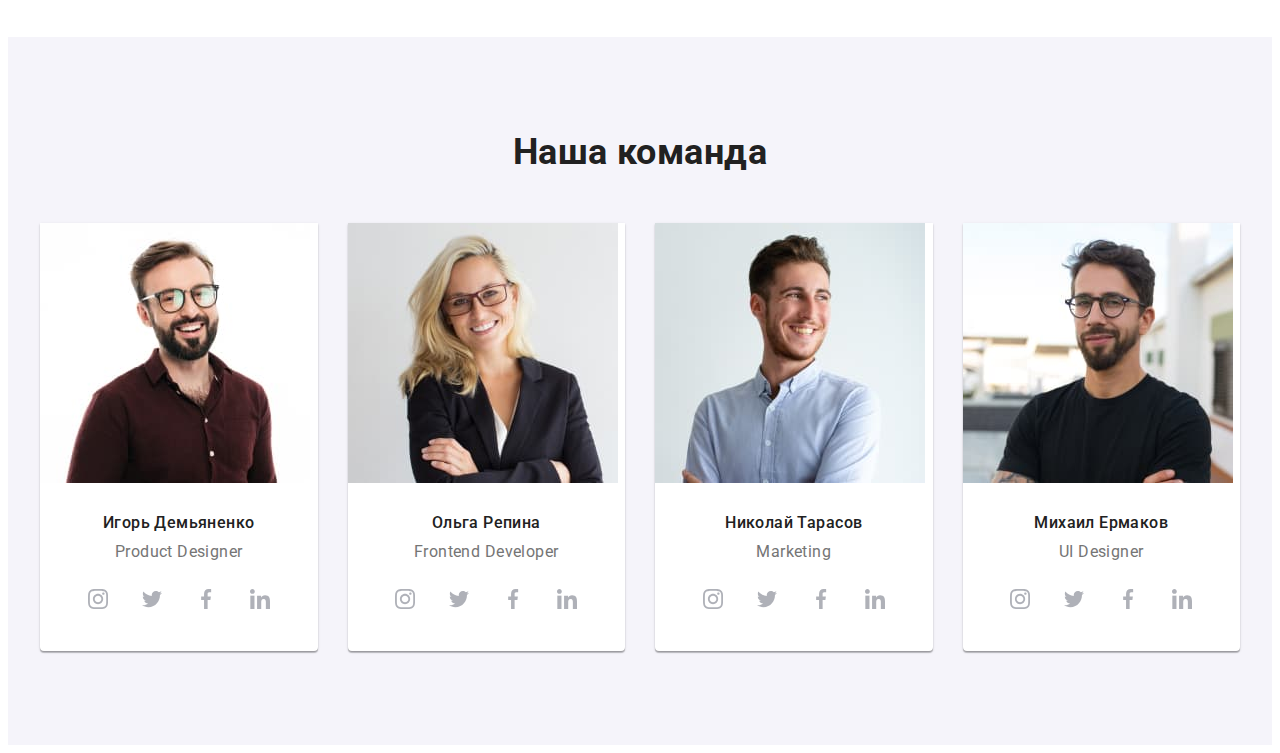
==== commit f5c381fc: "адаптив секцій employment, our team" ====
--- a/index.html
+++ b/index.html
@@ -132,7 +132,7 @@
         </div>
     </section>
     <!--СЕКЦІЯ ЧИМ МИ ЗАЙМАЄМОСЯ-->
-    <!-- <section class="section section_specific-pt">
+    <section class="section section-employment section_specific-pt">
         <div class="container">
             <h2 class="section__title">Чем мы занимаемся</h2>
             <ul class="employment">
@@ -150,14 +150,28 @@
                 </li>
             </ul>
         </div>
-    </section> -->
+    </section>
     <!--СЕКЦІЯ НАША КОМАНДА-->
-    <!-- <section class="section section_bg-color">
+    <section class="section section_bg-color">
         <div class="container">
             <h2 class="section__title">Наша команда</h2>
             <ul class="team">
                 <li class="team__item">
-                    <img src="./images/our-team/igor-demyanenko.jpg" alt="Игорь Демьяненко" width="270" height="260"/>
+                    <picture>
+                        <source
+                            media="(min-width: 1200px)"
+                            srcset="./images/our-team/igor-demyanenko-desktop.jpg 1x, ./images/our-team/igor-demyanenko-desktop@2x.jpg 2x
+                        " />                
+                        <source 
+                            media="(min-width: 768px)"
+                            srcset="./images/our-team/igor-demyanenko-tablet.jpg 1x, ./images/our-team/igor-demyanenko-tablet@2x.jpg 2x
+                        " />
+                        <source 
+                            media="(max-width: 767.98px)" 
+                            srcset="./images/our-team/igor-demyanenko-mobile.jpg 1x, ./images/our-team/igor-demyanenko-mobile@2x.jpg 2x
+                        " />
+                        <img src="./images/our-team/igor-demyanenko-mobile.jpg" alt="Игорь Демьяненко" class="team__img" />
+                    </picture>
                     <div class="team__container">
                         <h3 class="team__title">Игорь Демьяненко</h3>
                         <p class="team__description" lang="en">Product Designer</p>
@@ -194,7 +208,21 @@
                     </div>
                 </li>
                 <li class="team__item">
-                    <img src="./images/our-team/olga-repina.jpg" alt="Ольга Репина" width="270" height="260"/>
+                    <picture>
+                        <source
+                            media="(min-width: 1200px)"
+                            srcset="./images/our-team/olga-repina-desktop.jpg 1x, ./images/our-team/olga-repina-desktop@2x.jpg 2x
+                        " />
+                        <source
+                            media="(min-width: 768px)"
+                            srcset="./images/our-team/olga-repina-tablet.jpg 1x, ./images/our-team/olga-repina-tablet@2x.jpg 2x
+                        " />
+                        <source
+                            media="(max-width: 767.98px)"
+                            srcset="./images/our-team/olga-repina-mobile.jpg 1x, ./images/our-team/olga-repina-mobile@2x.jpg 2x
+                        " />
+                        <img src="./images/our-team/olga-repina-mobile.jpg" alt="Ольга Репина" class="team__img" />
+                    </picture>
                     <div class="team__container">
                         <h3 class="team__title">Ольга Репина</h3>
                         <p class="team__description" lang="en">Frontend Developer</p>
@@ -231,7 +259,21 @@
                     </div>
                 </li>
                 <li class="team__item">
-                    <img src= "./images/our-team/nikolay-tarasov.jpg" alt="Николай Тарасов" width="270" height="260"/>
+                    <picture>
+                        <source
+                            media="(min-width: 1200px)"
+                            srcset="./images/our-team/nikolay-tarasov-desktop.jpg 1x, ./images/our-team/nikolay-tarasov-desktop@2x.jpg 2x
+                        " />
+                        <source
+                            media="(min-width: 768px)"
+                            srcset="./images/our-team/nikolay-tarasov-tablet.jpg 1x, ./images/our-team/nikolay-tarasov-tablet@2x.jpg 2x
+                        " />
+                        <source
+                            media="(max-width: 767.98px)"
+                            srcset="./images/our-team/nikolay-tarasov-mobile.jpg 1x, ./images/our-team/nikolay-tarasov-mobile@2x.jpg 2x
+                        " />
+                        <img src="./images/our-team/nikolay-tarasov-mobile.jpg" alt="Николай Тарасов" class="team__img" />
+                    </picture>
                     <div class="team__container">
                         <h3 class="team__title">Николай Тарасов</h3>
                         <p class="team__description" lang="en">Marketing</p>
@@ -268,7 +310,21 @@
                     </div>
                 </li>
                 <li class="team__item">
-                    <img src="./images/our-team/mikhail-ermakov.jpg" alt="Михаил Ермаков" width="270" height="260"/> 
+                    <picture>
+                        <source
+                            media="(min-width: 1200px)"
+                            srcset="./images/our-team/mikhail-ermakov-desktop.jpg 1x, ./images/our-team/mikhail-ermakov-desktop@2x.jpg 2x
+                        " />
+                        <source
+                            media="(min-width: 768px)"
+                            srcset="./images/our-team/mikhail-ermakov-tablet.jpg 1x, ./images/our-team/mikhail-ermakov-tablet@2x.jpg 2x
+                        " />
+                        <source
+                            media="(max-width: 767.98px)"
+                            srcset="./images/our-team/mikhail-ermakov-mobile.jpg 1x, ./images/our-team/mikhail-ermakov-mobile@2x.jpg 2x
+                        " />
+                        <img src="./images/our-team/mikhail-ermakov-mobile.jpg" alt="Михаил Ермаков" class="team__img" />
+                    </picture>
                     <div class="team__container">
                         <h3 class="team__title">Михаил Ермаков</h3>
                         <p class="team__description" lang="en">UI Designer</p>
@@ -306,7 +362,7 @@
                 </li>
             </ul>
         </div>
-    </section> -->
+    </section>
     <!--СЕКЦІЯ ПОСТІЙНІ КЛІЄНТИ-->
     <!-- <section class="section">
         <div class="container">
--- a/css/main.min.css
+++ b/css/main.min.css
@@ -1 +1 @@
-:root{--primary-font-family: "Roboto", sans-serif;--secondary-font-family: "Raleway", sans-serif;--accent-color: #2196F3;--title-color: #FFFFFF;--subtitle-color: #212121;--description-color: #757575;--background-color: #2F303A}.visually-hidden{position:absolute;white-space:nowrap;width:1px;height:1px;overflow:hidden;border:0;padding:0;clip:rect(0 0 0 0);clip-path:inset(100%);margin:-1px}.footer-socials__link,.team__socials-link,.contact-form-checkbox-label{display:flex;justify-content:center;align-items:center}h1,h2,h3,p{margin-top:0;margin-bottom:0}ul,ol{margin-top:0;margin-bottom:0;padding-left:0;list-style:none}img{display:block;max-width:100%;height:auto}a{text-decoration:none}body{font-family:var(--primary-font-family);color:var(--subtitle-color);font-size:14px;letter-spacing:.03em;line-height:1.14}.container{max-height:60px;width:100%;padding-left:15px;padding-right:15px}@media screen and (min-width: 480px){.container{width:480px;margin:0 auto}}@media screen and (min-width: 768px){.container{width:768px;min-height:80px}}@media screen and (min-width: 1200px){.container{width:1200px}}@media screen and (max-width: 1200px){.section{padding-top:60px;padding-bottom:60px}}@media screen and (min-width: 1200px){.section{padding-top:94px;padding-bottom:94px}}.section_bg-color{background-color:#f5f4fa}.section_specific-pt{padding-top:0}.section_specific-pb{padding-bottom:50px}.section__title{font-size:36px;font-weight:700;line-height:1.17;margin-bottom:50px;text-align:center}.logo{font-family:var(--secondary-font-family);font-size:26px;font-weight:700;line-height:1.19}.logo_prefix-color_blue{color:var(--accent-color)}.logo_theme_light{color:#000}.logo_theme_light:focus{color:#000}.logo_theme_dark{color:var(--title-color)}.logo_theme_dark:focus{color:var(--title-color)}@media screen and (min-width: 768px){.logo-header-link{margin-right:88px}}@media screen and (min-width: 1200px){.logo-header-link{margin-right:93px}}.filters{display:flex;margin-top:-8px;margin-left:-8px;justify-content:center}.filters__item{margin-top:8px;margin-left:8px}.filters__btn{min-width:73px;padding:6px 22px;font-size:16px;font-weight:500;line-height:1.63;text-align:center;letter-spacing:.03em;cursor:pointer;background-color:#f5f4fa;border:none;border-radius:4px;transition:color 250ms cubic-bezier(0.4, 0, 0.2, 1),background-color 250ms cubic-bezier(0.4, 0, 0.2, 1),box-shadow 250ms cubic-bezier(0.4, 0, 0.2, 1)}.filters__btn:focus{font-size:16px;font-weight:500;line-height:1.63;text-align:center;letter-spacing:.03em;color:var(--title-color);background-color:var(--accent-color);box-shadow:0px 3px 1px rgba(0,0,0,.1),0px 1px 2px rgba(0,0,0,.08),0px 2px 2px rgba(0,0,0,.12);border-radius:4px}.filters__btn:hover{color:var(--title-color);background-color:var(--accent-color);box-shadow:0px 3px 1px rgba(0,0,0,.1),0px 1px 2px rgba(0,0,0,.08),0px 2px 2px rgba(0,0,0,.12)}.backdrop{position:fixed;top:0;left:0;width:100%;height:100%;background-color:rgba(0,0,0,.2);transition:opacity 250ms cubic-bezier(0.4, 0, 0.2, 1)}.backdrop.is-hidden{opacity:0;visibility:hidden;pointer-events:none}.modal{position:absolute;top:50%;left:50%;transform:translate(-50%, -50%);width:528px;height:580px;padding:40px;background-color:#fff}.modal-close-btn{position:absolute;top:8px;right:8px;display:flex;align-items:center;justify-content:center;background-color:rgba(0,0,0,0);border:1px solid rgba(0,0,0,.1);padding:0;width:30px;height:30px;border-radius:50%;cursor:pointer;transition:fill 250ms cubic-bezier(0.4, 0, 0.2, 1),outline-color 250ms}.modal-close-btn:hover{fill:var(--accent-color)}.modal-close-btn:focus{fill:var(--accent-color);outline-color:var(--accent-color)}.contact-form{display:flex;flex-direction:column}.contact-form-field{margin-bottom:10px}.contact-form-field-key{display:block;font-size:12px;font-weight:400;line-height:1.17;letter-spacing:.01em;color:#757575;margin-bottom:4px}.contact-form-description{font-size:20px;font-weight:700;line-height:1.15;text-align:center;letter-spacing:.03em;color:#212121;margin-bottom:12px}.contact-form-btn{align-self:center;min-width:200px;background-color:var(--accent-color);box-shadow:0px 4px 4px rgba(0,0,0,.15);border-radius:4px;padding:10px 55px;font-family:var(--primary-font-family);color:var(--title-color);cursor:pointer;font-size:16px;font-weight:700;line-height:1.88;letter-spacing:.06em;border-width:0;transition:background-color 250ms cubic-bezier(0.4, 0, 0.2, 1)}.contact-form-btn:hover{background:#188ce8}.contact-form-input{width:100%;height:40px;border:1px solid rgba(33,33,33,.2);border-radius:4px;padding-left:42px;transition:border-color 250ms cubic-bezier(0.4, 0, 0.2, 1)}.contact-form-input:focus{outline:none;border-color:var(--accent-color)}.contact-form-input-wrapper{position:relative;display:block}.contact-form-input-icon{position:absolute;top:50%;transform:translateY(-50%);left:12px;transition:fill 250ms cubic-bezier(0.4, 0, 0.2, 1)}.contact-form-input:focus+.contact-form-input-icon{fill:var(--accent-color)}.contact-form-messege{display:block;justify-content:center;width:100%;height:120px;border:1px solid rgba(33,33,33,.2);border-radius:4px;resize:none;padding:12px 16px;transition:border-color 250ms cubic-bezier(0.4, 0, 0.2, 1)}.contact-form-messege:focus{outline:none;border-color:var(--accent-color)}.contact-form-messege::placeholder{font-size:12px;font-weight:400;line-height:1.17;letter-spacing:.01em;color:rgba(117,117,117,.5)}.contact-form-messege-field{margin-bottom:20px}.contact-form-checkbox-label{font-weight:400;line-height:1.71;color:#757575;margin-bottom:30px}.contact-form-checkbox-label::before{content:"";display:block;width:16px;height:15px;margin-right:7px;cursor:pointer;background-image:url(../images/icons/checkbox-vector.svg)}.contact-form-checkbox:checked+.contact-form-checkbox-label::before{background-image:url(../images/icons/icon-check.svg)}.contact-form-checkbox:focus+.contact-form-checkbox-label::before{outline:2px solid rgba(33,150,243,.5)}.contact-form-policy-link{color:var(--accent-color)}.contact-form-policy-link:focus{outline-color:var(--accent-color)}@media screen and (max-width: 768px){.mobile-menu{position:fixed;top:0;left:0;width:100%;height:100%;background-color:#fff;box-shadow:0px 4px 8px rgba(0,0,0,.04),0px 2px 4px rgba(0,0,0,.08),0px 1px 3px rgba(0,0,0,.16);opacity:0;visibility:hidden;pointer-events:none;transition:opacity 250ms cubic-bezier(0.4, 0, 0.2, 1),visibility 250ms cubic-bezier(0.4, 0, 0.2, 1)}.mobile-menu-open-btn{border:none;background-color:rgba(0,0,0,0);padding:0}.mobile-menu.is-open{opacity:1;visibility:visible;pointer-events:auto}.mobile-menu__container{position:relative;padding-top:48px;padding-bottom:48px;padding-left:40px}.mobile-menu__close-btn{position:absolute;top:10px;right:15px;border:none;background-color:rgba(0,0,0,0);padding:0;line-height:0}.mobile-menu-list__item:not(:first-child){margin-top:32px}.mobile-menu-list__link{font-weight:500;font-size:40px;line-height:1.18;letter-spacing:.02em;color:#212121}}.menu{display:none}.header-contacts{display:none}.page-header{background-color:#fff;border-bottom:1px solid #ececec}.page-header__container{display:flex;align-items:center;justify-content:space-between;padding-top:16px;padding-bottom:16px}@media screen and (min-width: 768px){.menu{display:flex}.header-contacts{display:block}.mobile-menu{display:none}.mobile-menu-open-btn{display:none}.header-container{display:flex;min-height:80px;justify-content:space-between;align-items:center}.navigation{display:flex;align-items:center;justify-content:space-between}.menu__link{padding-top:32px;padding-bottom:32px;font-weight:500;letter-spacing:.02em;color:var(--subtitle-color);transition:color 250ms cubic-bezier(0.4, 0, 0.2, 1)}.menu__link:hover,.menu__link:focus{color:var(--accent-color)}.menu__item:not(:last-child){margin-right:50px}.menu__link_active{position:relative;color:var(--accent-color)}.menu__link_active::after{position:absolute;content:"";background-color:var(--accent-color);border-radius:2px;width:100%;height:4px;bottom:0;left:0}.header-contacts__link{padding-top:21px;padding-bottom:21px;font-size:12px;font-weight:500;line-height:1.17;letter-spacing:.02em;color:var(--description-color);transition:color 250ms cubic-bezier(0.4, 0, 0.2, 1)}.header-contacts__link:hover,.header-contacts__link:focus{color:var(--accent-color)}.header-contacts__icon{fill:var(--description-color);margin-right:10px;transition:fill 250ms cubic-bezier(0.4, 0, 0.2, 1)}.header-contacts__link:hover .header-contacts__icon,.header-contacts__link:focus .header-contacts__icon{fill:var(--accent-color)}.icon-letter{width:14px;height:10px}.icon-phone{width:10px;height:14px}}@media screen and (min-width: 1200px){.header-contacts{display:flex}.header-contacts__link{display:flex;align-items:center}.header-contacts__item:not(:last-child){margin-right:50px}.header-contacts__link{padding-top:24px;padding-bottom:24px;font-size:14px;line-height:1.14}.icon-letter{width:16px;height:12px}.icon-phone{width:10px;height:16px}}.hero{background-color:#c4c4c4;padding-top:118px;padding-bottom:118px;background-size:cover}.hero__title{font-size:26px;font-weight:500;line-height:1.14;text-align:center;color:var(--title-color);letter-spacing:.06em;text-transform:uppercase;margin-bottom:30px}.hero__container{display:flex;flex-direction:column;align-items:center}.hero__modal-btn{min-width:200px;border:none;background:var(--accent-color);box-shadow:0px 4px 4px rgba(0,0,0,.15);border-radius:4px;padding:10px 32px;font-family:var(--primary-font-family);font-size:16px;font-weight:700;line-height:1.88;letter-spacing:.06em;color:var(--title-color);cursor:pointer;transition:background-color 250ms cubic-bezier(0.4, 0, 0.2, 1)}.hero__modal-btn:hover{background:#188ce8}@media screen and (max-width: 768px){.hero{max-height:400px;background-image:linear-gradient(rgba(47, 48, 58, 0.4), rgba(47, 48, 58, 0.4)),url("../images/hero/img-hero-mobile.jpg")}.hero__title{max-width:360px}}@media(max-width: 768px)and (min-device-pixel-ratio: 2),(max-width: 767px)and (min-resolution: 192dpi),(max-width: 767px)and (min-resolution: 2dppx){.hero{background-image:linear-gradient(rgba(47, 48, 58, 0.4), rgba(47, 48, 58, 0.4)),url("../images/hero/img-hero-mobile@x2.jpg")}}@media screen and (min-width: 768px){.hero{min-width:768px;background-image:linear-gradient(rgba(47, 48, 58, 0.4), rgba(47, 48, 58, 0.4)),url("../images/hero/img-hero-tablet.jpg")}.hero__title{max-width:360px;font-size:26px;font-weight:900;line-height:1.61}}@media(min-width: 768px)and (min-device-pixel-ratio: 2),(min-width: 768px)and (min-resolution: 192dpi),(min-width: 768px)and (min-resolution: 2dppx){.hero{background-image:linear-gradient(rgba(47, 48, 58, 0.4), rgba(47, 48, 58, 0.4)),url("../images/hero/img-hero-tablet@x2.jpg")}}@media screen and (min-width: 1200px){.hero{padding-top:200px;padding-bottom:200px;background-image:linear-gradient(rgba(47, 48, 58, 0.4), rgba(47, 48, 58, 0.4)),url("../images/hero/img-hero-desktop.jpg")}.hero__title{max-width:696px;font-size:44px;font-weight:900;line-height:1.36}}@media(min-width: 1200px)and (min-device-pixel-ratio: 2),(min-width: 1200px)and (min-resolution: 192dpi),(min-width: 1200px)and (min-resolution: 2dppx){.hero{background-image:linear-gradient(rgba(47, 48, 58, 0.4), rgba(47, 48, 58, 0.4)),url("../images/hero/img-hero-desktop@x2.jpg")}}@media screen and (max-width: 767px){.priorities__title{text-align:center}.priorities__item:not(:first-child){margin-top:30px}}@media screen and (min-width: 768px){.priorities{display:flex;flex-wrap:wrap;margin-top:-30px;margin-left:-30px}.priorities__item{flex-basis:calc((100% - 60px)/2);margin-left:30px;margin-top:30px}}@media screen and (min-width: 1200px){.priorities__item{flex-basis:calc((100% - 120px)/4);margin-left:30px;margin-top:30px}}.priorities__title{font-size:14px;font-weight:700;text-transform:uppercase;margin-bottom:10px;margin-top:30px}.priorities__description{line-height:1.71;color:var(--description-color)}.priorities__container{display:flex;background-color:#f5f4fa;border-radius:4px;height:120px;justify-content:center;align-items:center}.employment{display:flex;flex-wrap:wrap;margin-top:-30px;margin-left:-30px}.employment__item{position:relative;margin-top:30px;margin-left:30px;flex-basis:calc((100% - 90px)/3)}.employment__overlay{position:absolute;width:100%;bottom:0;left:0;padding-top:27px;padding-bottom:27px;font-weight:700;text-align:center;text-transform:uppercase;color:var(--title-color);background-color:rgba(47,48,58,.8)}.team{display:flex;flex-wrap:wrap;margin-top:-30px;margin-left:-30px}.team__item{margin-top:30px;margin-left:30px;flex-basis:calc((100% - 120px)/4);background:var(--title-color);padding-bottom:30px;box-shadow:0px 1px 3px rgba(0,0,0,.12),0px 1px 1px rgba(0,0,0,.14),0px 2px 1px rgba(0,0,0,.2);border-radius:0px 0px 4px 4px}.team__container{padding-top:30px;background:var(--title-color)}.team__title{font-size:16px;font-weight:500;line-height:1.19;text-align:center}.team__description{font-size:16px;line-height:1.19;text-align:center;color:var(--description-color);margin-top:10px}.team__socials{display:flex;justify-content:center;margin-top:16px}.team__socials-icon{width:20px;height:20px;fill:#afb1b8;transition:fill 250ms cubic-bezier(0.4, 0, 0.2, 1)}.team__socials-link:hover .team__socials-icon,.team__socials-link:focus .team__socials-icon{fill:var(--title-color)}.team__socials-link{width:44px;height:44px;border-radius:50%;transition:background-color 250ms cubic-bezier(0.4, 0, 0.2, 1)}.team__socials-link:hover,.team__socials-link:focus{background-color:var(--accent-color)}.team__socials-item:not(:first-child){margin-left:10px}.clients__container{height:92px;padding-top:16px;padding-left:32px;border:1px solid #afb1b8;border-radius:4px;transition:border-color 250ms cubic-bezier(0.4, 0, 0.2, 1)}.clients__link:hover .clients__container{border-color:var(--accent-color)}.clients{display:flex;flex-wrap:wrap;margin-top:-30px;margin-left:-30px}.clients__item{margin-top:30px;margin-left:30px;flex-basis:calc((100% - 180px)/6)}.clients__icon{width:106px;height:60px;fill:#afb1b8;transition:fill 250ms cubic-bezier(0.4, 0, 0.2, 1)}.clients__link:hover .clients__icon,.clients__link:focus .clients__icon{fill:var(--accent-color)}.footer{background:var(--background-color);padding-bottom:60px;padding-top:60px}.footer-container{display:flex;justify-content:space-between;align-items:flex-start}.address-footer-contacts{margin-top:20px}.footer-contacts__link{font-style:normal;font-weight:400;line-height:1.71;color:rgba(255,255,255,.6)}.footer-contacts__item:not(:first-child){margin-top:9px}.footer-contacts__link_font-color_white{color:var(--title-color)}.footer-contacts__link_font-color_white:focus{color:var(--title-color)}.footer-socials-description{margin-top:12px;font-weight:700;text-transform:uppercase;color:var(--title-color)}.footer-socials__icon{width:20px;height:20px;fill:var(--title-color)}.footer-socials__item:not(:first-child){margin-left:10px}.footer-socials{display:flex;margin-top:20px}.footer-socials__link{width:44px;height:44px;border-radius:50%;background-color:rgba(255,255,255,.1);transition:background-color 250ms cubic-bezier(0.4, 0, 0.2, 1)}.footer-socials__link:hover,.footer-socials__link:focus{background-color:var(--accent-color)}.footer-form__description{font-weight:700;text-transform:uppercase;color:#fff;margin-bottom:20px;margin-top:12px}.footer-form-input{width:358px;border:1px solid rgba(255,255,255,.3);border-radius:4px;padding-top:14px;padding-bottom:14px;padding-left:16px;background-color:#2f303a;font-size:16px;font-weight:400;line-height:1.25;letter-spacing:.03em;color:#fff}.footer-form-input::placeholder{color:rgba(255,255,255,.6)}.footer-form-btn{min-width:200px;padding:10px 62px 10px 29px;background:var(--accent-color);box-shadow:0px 4px 4px rgba(0,0,0,.15);border-radius:4px;font-size:16px;font-weight:700;line-height:1.88;letter-spacing:.06em;color:#fff;border-width:0;cursor:pointer;transition:background-color 250ms cubic-bezier(0.4, 0, 0.2, 1)}.footer-form-btn:hover{background:#188ce8}.footer-btn-wrapper{margin-left:12px;display:inline-block;position:relative;width:200px}.footer-form-send-icon{position:absolute;top:50%;right:28px;transform:translateY(-50%)}.portfolio{display:flex;flex-wrap:wrap;margin-left:-30px;margin-top:-30px}.portfolio__item{margin-left:30px;margin-top:30px;flex-basis:calc((100% - 90px)/3);cursor:pointer;transition:box-shadow 250ms cubic-bezier(0.4, 0, 0.2, 1)}.portfolio__item:hover{box-shadow:0px 1px 1px rgba(0,0,0,.12),0px 4px 4px rgba(0,0,0,.06),1px 4px 6px rgba(0,0,0,.16)}.portfolio__container{padding:20px 24px;border:1px solid #eee;border-top:none}.portfolio__title{font-size:18px;font-weight:700;line-height:2;letter-spacing:.06em;color:var(--subtitle-color);margin-bottom:4px}.portfolio__description{font-size:16px;line-height:1.88;letter-spacing:.03em;color:var(--description-color)}.portfolio__wrapper{position:relative;overflow:hidden}.portfolio__overlay{position:absolute;top:0;left:0;width:100%;height:100%;padding:63px 24px;background-color:rgba(33,150,243,.9);font-size:18px;font-weight:400;line-height:1.56;color:#fff;overflow:auto;transform:translateY(100%);transition:transform 250ms cubic-bezier(0.4, 0, 0.2, 1)}.portfolio__link:hover .portfolio__overlay,.portfolio__link:focus .portfolio__overlay{transform:translateY(0%)}/*# sourceMappingURL=main.min.css.map */+:root{--primary-font-family: "Roboto", sans-serif;--secondary-font-family: "Raleway", sans-serif;--accent-color: #2196F3;--title-color: #FFFFFF;--subtitle-color: #212121;--description-color: #757575;--background-color: #2F303A}.visually-hidden{position:absolute;white-space:nowrap;width:1px;height:1px;overflow:hidden;border:0;padding:0;clip:rect(0 0 0 0);clip-path:inset(100%);margin:-1px}.footer-socials__link,.team__socials-link,.contact-form-checkbox-label{display:flex;justify-content:center;align-items:center}h1,h2,h3,p{margin-top:0;margin-bottom:0}ul,ol{margin-top:0;margin-bottom:0;padding-left:0;list-style:none}img{display:block;max-width:100%;height:auto}a{text-decoration:none}body{font-family:var(--primary-font-family);color:var(--subtitle-color);font-size:14px;letter-spacing:.03em;line-height:1.14}.container{width:100%;padding-left:15px;padding-right:15px}@media screen and (min-width: 480px){.container{width:480px;margin:0 auto}}@media screen and (min-width: 768px){.container{width:768px}}@media screen and (min-width: 1200px){.container{width:1200px}}@media screen and (max-width: 1199.98px){.section{padding-top:60px;padding-bottom:60px}}@media screen and (min-width: 1200px){.section{padding-top:94px;padding-bottom:94px}}.section_bg-color{background-color:#f5f4fa}.section_specific-pt{padding-top:0}.section_specific-pb{padding-bottom:50px}@media screen and (max-width: 1199.98px){.section__title{font-size:28px;font-weight:700;line-height:1.17;margin-bottom:30px;text-align:center}}@media screen and (min-width: 1200px){.section__title{font-size:36px;font-weight:700;line-height:1.17;margin-bottom:50px;text-align:center}}.logo{font-family:var(--secondary-font-family);font-size:26px;font-weight:700;line-height:1.19}.logo_prefix-color_blue{color:var(--accent-color)}.logo_theme_light{color:#000}.logo_theme_light:focus{color:#000}.logo_theme_dark{color:var(--title-color)}.logo_theme_dark:focus{color:var(--title-color)}@media screen and (min-width: 768px){.logo-header-link{margin-right:88px}}@media screen and (min-width: 1200px){.logo-header-link{margin-right:93px}}.filters{display:flex;margin-top:-8px;margin-left:-8px;justify-content:center}.filters__item{margin-top:8px;margin-left:8px}.filters__btn{min-width:73px;padding:6px 22px;font-size:16px;font-weight:500;line-height:1.63;text-align:center;letter-spacing:.03em;cursor:pointer;background-color:#f5f4fa;border:none;border-radius:4px;transition:color 250ms cubic-bezier(0.4, 0, 0.2, 1),background-color 250ms cubic-bezier(0.4, 0, 0.2, 1),box-shadow 250ms cubic-bezier(0.4, 0, 0.2, 1)}.filters__btn:focus{font-size:16px;font-weight:500;line-height:1.63;text-align:center;letter-spacing:.03em;color:var(--title-color);background-color:var(--accent-color);box-shadow:0px 3px 1px rgba(0,0,0,.1),0px 1px 2px rgba(0,0,0,.08),0px 2px 2px rgba(0,0,0,.12);border-radius:4px}.filters__btn:hover{color:var(--title-color);background-color:var(--accent-color);box-shadow:0px 3px 1px rgba(0,0,0,.1),0px 1px 2px rgba(0,0,0,.08),0px 2px 2px rgba(0,0,0,.12)}.backdrop{position:fixed;top:0;left:0;width:100%;height:100%;background-color:rgba(0,0,0,.2);transition:opacity 250ms cubic-bezier(0.4, 0, 0.2, 1)}.backdrop.is-hidden{opacity:0;visibility:hidden;pointer-events:none}.modal{position:absolute;top:50%;left:50%;transform:translate(-50%, -50%);width:528px;height:580px;padding:40px;background-color:#fff}.modal-close-btn{position:absolute;top:8px;right:8px;display:flex;align-items:center;justify-content:center;background-color:rgba(0,0,0,0);border:1px solid rgba(0,0,0,.1);padding:0;width:30px;height:30px;border-radius:50%;cursor:pointer;transition:fill 250ms cubic-bezier(0.4, 0, 0.2, 1),outline-color 250ms}.modal-close-btn:hover{fill:var(--accent-color)}.modal-close-btn:focus{fill:var(--accent-color);outline-color:var(--accent-color)}.contact-form{display:flex;flex-direction:column}.contact-form-field{margin-bottom:10px}.contact-form-field-key{display:block;font-size:12px;font-weight:400;line-height:1.17;letter-spacing:.01em;color:#757575;margin-bottom:4px}.contact-form-description{font-size:20px;font-weight:700;line-height:1.15;text-align:center;letter-spacing:.03em;color:#212121;margin-bottom:12px}.contact-form-btn{align-self:center;min-width:200px;background-color:var(--accent-color);box-shadow:0px 4px 4px rgba(0,0,0,.15);border-radius:4px;padding:10px 55px;font-family:var(--primary-font-family);color:var(--title-color);cursor:pointer;font-size:16px;font-weight:700;line-height:1.88;letter-spacing:.06em;border-width:0;transition:background-color 250ms cubic-bezier(0.4, 0, 0.2, 1)}.contact-form-btn:hover{background:#188ce8}.contact-form-input{width:100%;height:40px;border:1px solid rgba(33,33,33,.2);border-radius:4px;padding-left:42px;transition:border-color 250ms cubic-bezier(0.4, 0, 0.2, 1)}.contact-form-input:focus{outline:none;border-color:var(--accent-color)}.contact-form-input-wrapper{position:relative;display:block}.contact-form-input-icon{position:absolute;top:50%;transform:translateY(-50%);left:12px;transition:fill 250ms cubic-bezier(0.4, 0, 0.2, 1)}.contact-form-input:focus+.contact-form-input-icon{fill:var(--accent-color)}.contact-form-messege{display:block;justify-content:center;width:100%;height:120px;border:1px solid rgba(33,33,33,.2);border-radius:4px;resize:none;padding:12px 16px;transition:border-color 250ms cubic-bezier(0.4, 0, 0.2, 1)}.contact-form-messege:focus{outline:none;border-color:var(--accent-color)}.contact-form-messege::placeholder{font-size:12px;font-weight:400;line-height:1.17;letter-spacing:.01em;color:rgba(117,117,117,.5)}.contact-form-messege-field{margin-bottom:20px}.contact-form-checkbox-label{font-weight:400;line-height:1.71;color:#757575;margin-bottom:30px}.contact-form-checkbox-label::before{content:"";display:block;width:16px;height:15px;margin-right:7px;cursor:pointer;background-image:url(../images/icons/checkbox-vector.svg)}.contact-form-checkbox:checked+.contact-form-checkbox-label::before{background-image:url(../images/icons/icon-check.svg)}.contact-form-checkbox:focus+.contact-form-checkbox-label::before{outline:2px solid rgba(33,150,243,.5)}.contact-form-policy-link{color:var(--accent-color)}.contact-form-policy-link:focus{outline-color:var(--accent-color)}@media screen and (max-width: 767.98px){.mobile-menu{position:fixed;top:0;left:0;width:100%;height:100%;background-color:#fff;box-shadow:0px 4px 8px rgba(0,0,0,.04),0px 2px 4px rgba(0,0,0,.08),0px 1px 3px rgba(0,0,0,.16);opacity:0;visibility:hidden;pointer-events:none;transition:opacity 250ms cubic-bezier(0.4, 0, 0.2, 1),visibility 250ms cubic-bezier(0.4, 0, 0.2, 1)}.mobile-menu-open-btn{border:none;background-color:rgba(0,0,0,0);padding:0}.mobile-menu.is-open{opacity:1;visibility:visible;pointer-events:auto}.mobile-menu__container{position:relative;padding-top:48px;padding-bottom:48px;padding-left:40px}.mobile-menu__close-btn{position:absolute;top:10px;right:15px;border:none;background-color:rgba(0,0,0,0);padding:0;line-height:0}.mobile-menu-list__item:not(:first-child){margin-top:32px}.mobile-menu-list__link{font-weight:500;font-size:40px;line-height:1.18;letter-spacing:.02em;color:#212121}}.menu{display:none}.header-contacts{display:none}.page-header{background-color:#fff;border-bottom:1px solid #ececec}.page-header__container{display:flex;align-items:center;justify-content:space-between;padding-top:16px;padding-bottom:16px}@media screen and (max-width: 767.98px){.page-header__container{max-height:60px}}@media screen and (min-width: 768px){.page-header__container{height:80px}.menu{display:flex}.header-contacts{display:block}.mobile-menu{display:none}.mobile-menu-open-btn{display:none}.header-container{display:flex;min-height:80px;justify-content:space-between;align-items:center}.navigation{display:flex;align-items:center;justify-content:space-between}.menu__link{padding-top:32px;padding-bottom:32px;font-weight:500;letter-spacing:.02em;color:var(--subtitle-color);transition:color 250ms cubic-bezier(0.4, 0, 0.2, 1)}.menu__link:hover,.menu__link:focus{color:var(--accent-color)}.menu__item:not(:last-child){margin-right:50px}.menu__link_active{position:relative;color:var(--accent-color)}.menu__link_active::after{position:absolute;content:"";background-color:var(--accent-color);border-radius:2px;width:100%;height:4px;bottom:0;left:0}.header-contacts__link{padding-top:21px;padding-bottom:21px;font-size:12px;font-weight:500;line-height:1.17;letter-spacing:.02em;color:var(--description-color);transition:color 250ms cubic-bezier(0.4, 0, 0.2, 1)}.header-contacts__link:hover,.header-contacts__link:focus{color:var(--accent-color)}.header-contacts__icon{fill:var(--description-color);margin-right:10px;transition:fill 250ms cubic-bezier(0.4, 0, 0.2, 1)}.header-contacts__link:hover .header-contacts__icon,.header-contacts__link:focus .header-contacts__icon{fill:var(--accent-color)}.icon-letter{width:14px;height:10px}.icon-phone{width:10px;height:14px}}@media screen and (min-width: 1200px){.header-contacts{display:flex}.header-contacts__link{display:flex;align-items:center}.header-contacts__item:not(:last-child){margin-right:50px}.header-contacts__link{padding-top:24px;padding-bottom:24px;font-size:14px;line-height:1.14}.icon-letter{width:16px;height:12px}.icon-phone{width:10px;height:16px}}.hero{background-color:#c4c4c4;padding-top:118px;padding-bottom:118px;background-size:cover}.hero__title{font-size:26px;font-weight:500;line-height:1.14;text-align:center;color:var(--title-color);letter-spacing:.06em;text-transform:uppercase;margin-bottom:30px}.hero__container{display:flex;flex-direction:column;align-items:center}.hero__modal-btn{min-width:200px;border:none;background:var(--accent-color);box-shadow:0px 4px 4px rgba(0,0,0,.15);border-radius:4px;padding:10px 32px;font-family:var(--primary-font-family);font-size:16px;font-weight:700;line-height:1.88;letter-spacing:.06em;color:var(--title-color);cursor:pointer;transition:background-color 250ms cubic-bezier(0.4, 0, 0.2, 1)}.hero__modal-btn:hover{background:#188ce8}@media screen and (max-width: 767.98px){.hero{max-height:400px;background-image:linear-gradient(rgba(47, 48, 58, 0.4), rgba(47, 48, 58, 0.4)),url("../images/hero/img-hero-mobile.jpg")}.hero__title{max-width:360px}}@media(max-width: 768px)and (min-device-pixel-ratio: 2),(max-width: 767px)and (min-resolution: 192dpi),(max-width: 767px)and (min-resolution: 2dppx){.hero{background-image:linear-gradient(rgba(47, 48, 58, 0.4), rgba(47, 48, 58, 0.4)),url("../images/hero/img-hero-mobile@x2.jpg")}}@media screen and (min-width: 768px){.hero{min-width:768px;background-image:linear-gradient(rgba(47, 48, 58, 0.4), rgba(47, 48, 58, 0.4)),url("../images/hero/img-hero-tablet.jpg")}.hero__title{max-width:360px;font-size:26px;font-weight:900;line-height:1.61}}@media(min-width: 768px)and (min-device-pixel-ratio: 2),(min-width: 768px)and (min-resolution: 192dpi),(min-width: 768px)and (min-resolution: 2dppx){.hero{background-image:linear-gradient(rgba(47, 48, 58, 0.4), rgba(47, 48, 58, 0.4)),url("../images/hero/img-hero-tablet@x2.jpg")}}@media screen and (min-width: 1200px){.hero{padding-top:200px;padding-bottom:200px;background-image:linear-gradient(rgba(47, 48, 58, 0.4), rgba(47, 48, 58, 0.4)),url("../images/hero/img-hero-desktop.jpg")}.hero__title{max-width:696px;font-size:44px;font-weight:900;line-height:1.36}}@media(min-width: 1200px)and (min-device-pixel-ratio: 2),(min-width: 1200px)and (min-resolution: 192dpi),(min-width: 1200px)and (min-resolution: 2dppx){.hero{background-image:linear-gradient(rgba(47, 48, 58, 0.4), rgba(47, 48, 58, 0.4)),url("../images/hero/img-hero-desktop@x2.jpg")}}@media screen and (max-width: 767.98px){.priorities__title{text-align:center}.priorities__item:not(:first-child){margin-top:30px}}@media screen and (min-width: 768px){.priorities{display:flex;flex-wrap:wrap;margin-top:-30px;margin-left:-30px}.priorities__item{flex-basis:calc((100% - 60px)/2);margin-left:30px;margin-top:30px}}@media screen and (min-width: 1200px){.priorities__item{flex-basis:calc((100% - 120px)/4);margin-left:30px;margin-top:30px}}.priorities__title{font-size:14px;font-weight:700;text-transform:uppercase;margin-bottom:10px;margin-top:30px}.priorities__description{line-height:1.71;color:var(--description-color)}.priorities__container{display:flex;background-color:#f5f4fa;border-radius:4px;height:120px;justify-content:center;align-items:center}@media screen and (max-width: 1199.98px){.section-employment{display:none}}@media screen and (min-width: 1200px){.employment{display:flex;flex-wrap:wrap;margin-top:-30px;margin-left:-30px}.employment__item{position:relative;margin-top:30px;margin-left:30px;flex-basis:calc((100% - 90px)/3)}.employment__overlay{position:absolute;width:100%;bottom:0;left:0;padding-top:27px;padding-bottom:27px;font-weight:700;text-align:center;text-transform:uppercase;color:var(--title-color);background-color:rgba(47,48,58,.8)}}@media screen and (max-width: 767.98px){.team{display:block}.team__item:not(:first-child){margin-top:30px}}@media screen and (min-width: 768px){.team{display:flex;flex-wrap:wrap;margin-top:-30px;margin-left:-30px}.team__item{margin-top:30px;margin-left:30px;flex-basis:calc((100% - 60px)/2)}}@media screen and (max-width: 1199.98px){.team__item{padding-bottom:24px}}@media screen and (min-width: 1200px){.team__item{margin-top:30px;margin-left:30px;flex-basis:calc((100% - 120px)/4)}}.team__item{background:var(--title-color);padding-bottom:30px;box-shadow:0px 1px 3px rgba(0,0,0,.12),0px 1px 1px rgba(0,0,0,.14),0px 2px 1px rgba(0,0,0,.2);border-radius:0px 0px 4px 4px}.team__container{padding-top:30px;background:var(--title-color)}.team__title{font-size:16px;font-weight:500;line-height:1.19;text-align:center}.team__description{font-size:16px;line-height:1.19;text-align:center;color:var(--description-color);margin-top:10px}.team__socials{display:flex;justify-content:center;margin-top:16px}.team__socials-icon{width:20px;height:20px;fill:#afb1b8;transition:fill 250ms cubic-bezier(0.4, 0, 0.2, 1)}.team__socials-link:hover .team__socials-icon,.team__socials-link:focus .team__socials-icon{fill:var(--title-color)}.team__socials-link{width:44px;height:44px;border-radius:50%;transition:background-color 250ms cubic-bezier(0.4, 0, 0.2, 1)}.team__socials-link:hover,.team__socials-link:focus{background-color:var(--accent-color)}.team__socials-item:not(:first-child){margin-left:10px}.clients__container{height:92px;padding-top:16px;padding-left:32px;border:1px solid #afb1b8;border-radius:4px;transition:border-color 250ms cubic-bezier(0.4, 0, 0.2, 1)}.clients__link:hover .clients__container{border-color:var(--accent-color)}.clients{display:flex;flex-wrap:wrap;margin-top:-30px;margin-left:-30px}.clients__item{margin-top:30px;margin-left:30px;flex-basis:calc((100% - 180px)/6)}.clients__icon{width:106px;height:60px;fill:#afb1b8;transition:fill 250ms cubic-bezier(0.4, 0, 0.2, 1)}.clients__link:hover .clients__icon,.clients__link:focus .clients__icon{fill:var(--accent-color)}.footer{background:var(--background-color);padding-bottom:60px;padding-top:60px}.footer-container{display:flex;justify-content:space-between;align-items:flex-start}.address-footer-contacts{margin-top:20px}.footer-contacts__link{font-style:normal;font-weight:400;line-height:1.71;color:rgba(255,255,255,.6)}.footer-contacts__item:not(:first-child){margin-top:9px}.footer-contacts__link_font-color_white{color:var(--title-color)}.footer-contacts__link_font-color_white:focus{color:var(--title-color)}.footer-socials-description{margin-top:12px;font-weight:700;text-transform:uppercase;color:var(--title-color)}.footer-socials__icon{width:20px;height:20px;fill:var(--title-color)}.footer-socials__item:not(:first-child){margin-left:10px}.footer-socials{display:flex;margin-top:20px}.footer-socials__link{width:44px;height:44px;border-radius:50%;background-color:rgba(255,255,255,.1);transition:background-color 250ms cubic-bezier(0.4, 0, 0.2, 1)}.footer-socials__link:hover,.footer-socials__link:focus{background-color:var(--accent-color)}.footer-form__description{font-weight:700;text-transform:uppercase;color:#fff;margin-bottom:20px;margin-top:12px}.footer-form-input{width:358px;border:1px solid rgba(255,255,255,.3);border-radius:4px;padding-top:14px;padding-bottom:14px;padding-left:16px;background-color:#2f303a;font-size:16px;font-weight:400;line-height:1.25;letter-spacing:.03em;color:#fff}.footer-form-input::placeholder{color:rgba(255,255,255,.6)}.footer-form-btn{min-width:200px;padding:10px 62px 10px 29px;background:var(--accent-color);box-shadow:0px 4px 4px rgba(0,0,0,.15);border-radius:4px;font-size:16px;font-weight:700;line-height:1.88;letter-spacing:.06em;color:#fff;border-width:0;cursor:pointer;transition:background-color 250ms cubic-bezier(0.4, 0, 0.2, 1)}.footer-form-btn:hover{background:#188ce8}.footer-btn-wrapper{margin-left:12px;display:inline-block;position:relative;width:200px}.footer-form-send-icon{position:absolute;top:50%;right:28px;transform:translateY(-50%)}.portfolio{display:flex;flex-wrap:wrap;margin-left:-30px;margin-top:-30px}.portfolio__item{margin-left:30px;margin-top:30px;flex-basis:calc((100% - 90px)/3);cursor:pointer;transition:box-shadow 250ms cubic-bezier(0.4, 0, 0.2, 1)}.portfolio__item:hover{box-shadow:0px 1px 1px rgba(0,0,0,.12),0px 4px 4px rgba(0,0,0,.06),1px 4px 6px rgba(0,0,0,.16)}.portfolio__container{padding:20px 24px;border:1px solid #eee;border-top:none}.portfolio__title{font-size:18px;font-weight:700;line-height:2;letter-spacing:.06em;color:var(--subtitle-color);margin-bottom:4px}.portfolio__description{font-size:16px;line-height:1.88;letter-spacing:.03em;color:var(--description-color)}.portfolio__wrapper{position:relative;overflow:hidden}.portfolio__overlay{position:absolute;top:0;left:0;width:100%;height:100%;padding:63px 24px;background-color:rgba(33,150,243,.9);font-size:18px;font-weight:400;line-height:1.56;color:#fff;overflow:auto;transform:translateY(100%);transition:transform 250ms cubic-bezier(0.4, 0, 0.2, 1)}.portfolio__link:hover .portfolio__overlay,.portfolio__link:focus .portfolio__overlay{transform:translateY(0%)}/*# sourceMappingURL=main.min.css.map */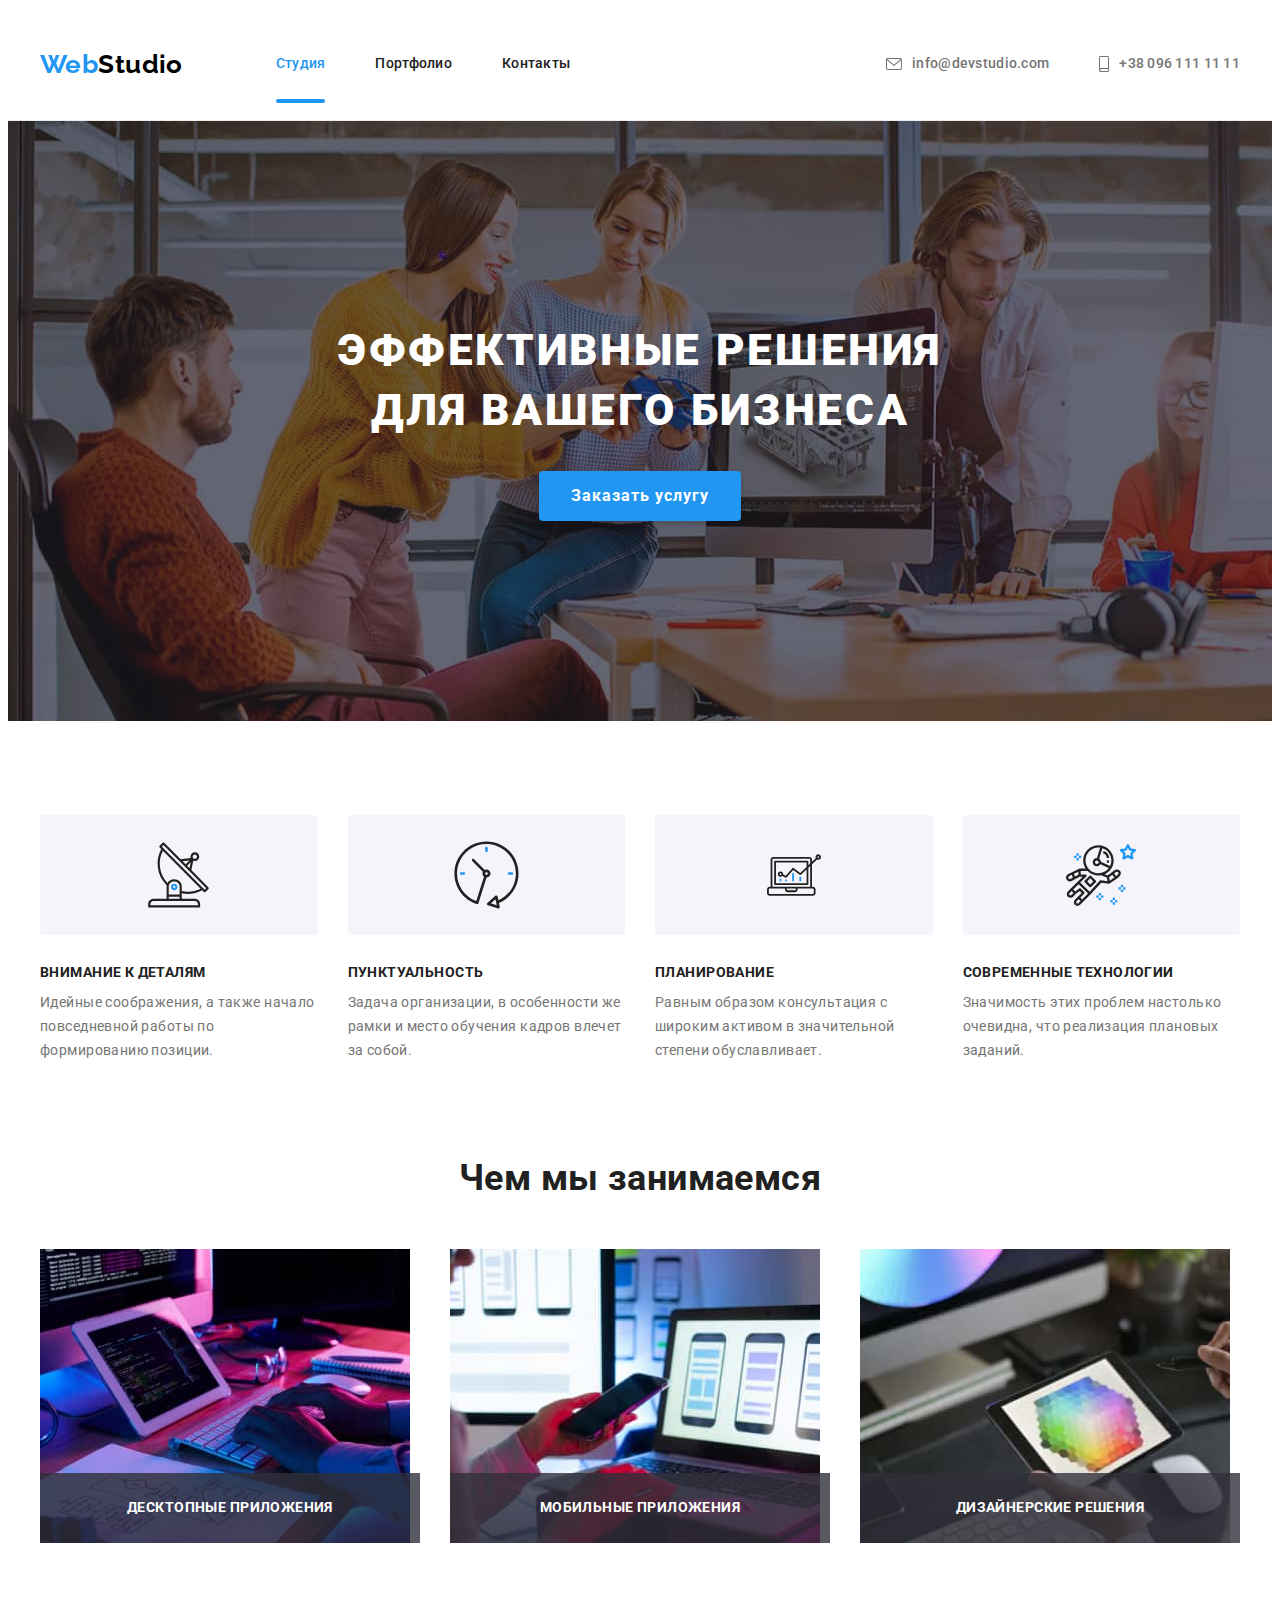
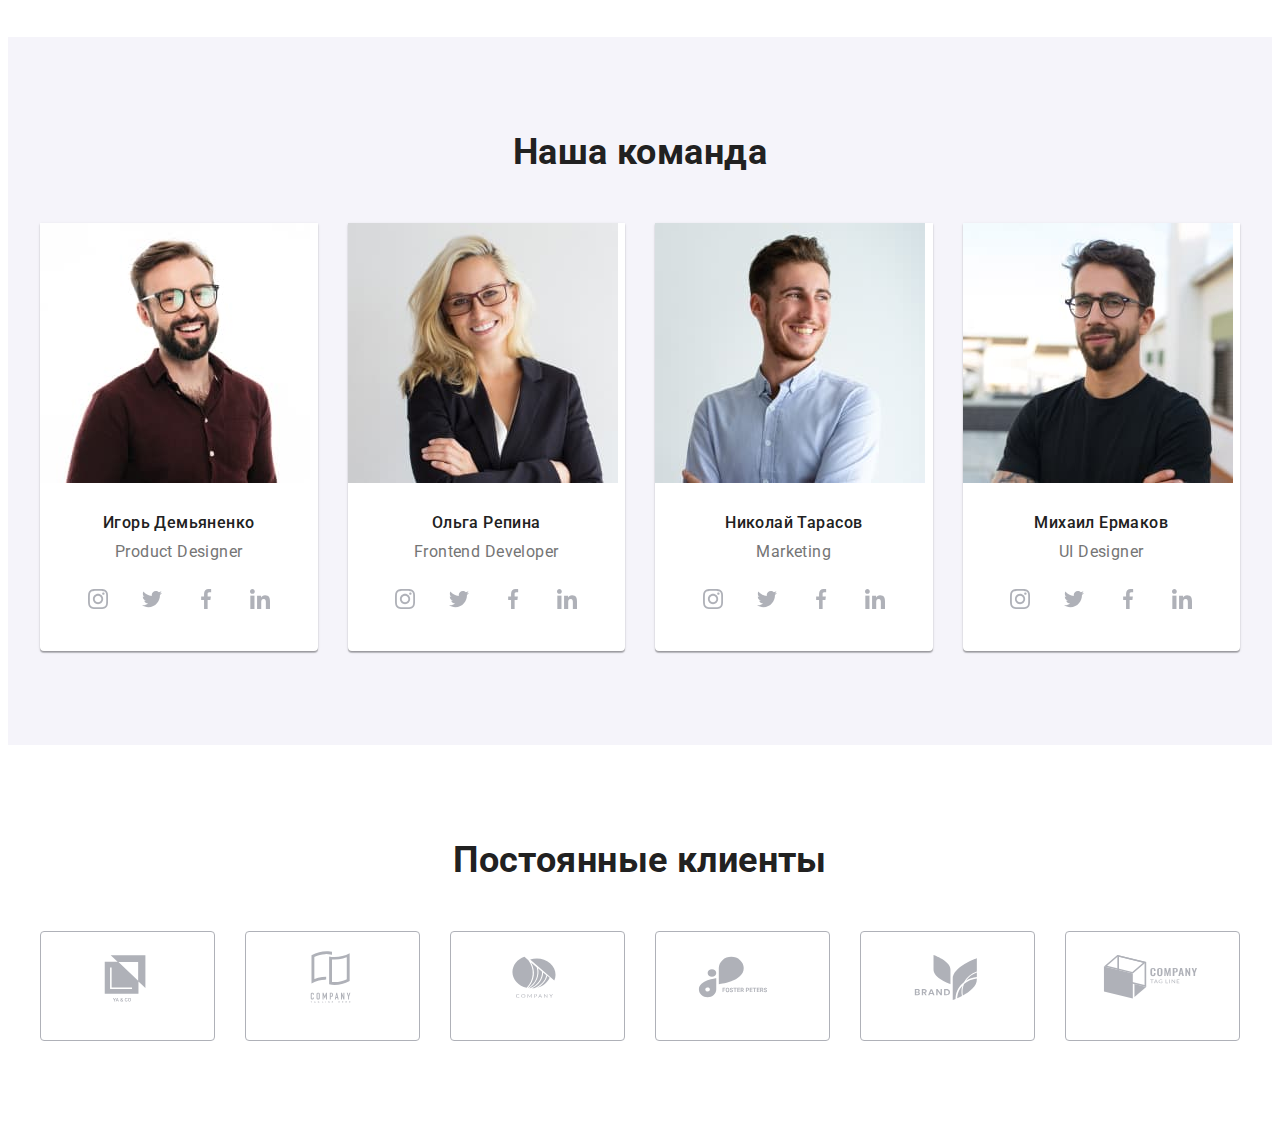
==== commit 63ab5f1f: "адаптив секції сlients" ====
--- a/index.html
+++ b/index.html
@@ -364,7 +364,7 @@
         </div>
     </section>
     <!--СЕКЦІЯ ПОСТІЙНІ КЛІЄНТИ-->
-    <!-- <section class="section">
+    <section class="section">
         <div class="container">
             <h2 class="section__title">Постоянные клиенты</h2>
             <ul class="clients">
@@ -424,7 +424,7 @@
                 </li>
             </ul>
         </div>
-    </section>-->
+    </section>
     </main>
     <!--FOOTER-->
     <!-- <footer class="footer">
--- a/css/main.min.css
+++ b/css/main.min.css
@@ -1 +1 @@
-:root{--primary-font-family: "Roboto", sans-serif;--secondary-font-family: "Raleway", sans-serif;--accent-color: #2196F3;--title-color: #FFFFFF;--subtitle-color: #212121;--description-color: #757575;--background-color: #2F303A}.visually-hidden{position:absolute;white-space:nowrap;width:1px;height:1px;overflow:hidden;border:0;padding:0;clip:rect(0 0 0 0);clip-path:inset(100%);margin:-1px}.footer-socials__link,.team__socials-link,.contact-form-checkbox-label{display:flex;justify-content:center;align-items:center}h1,h2,h3,p{margin-top:0;margin-bottom:0}ul,ol{margin-top:0;margin-bottom:0;padding-left:0;list-style:none}img{display:block;max-width:100%;height:auto}a{text-decoration:none}body{font-family:var(--primary-font-family);color:var(--subtitle-color);font-size:14px;letter-spacing:.03em;line-height:1.14}.container{width:100%;padding-left:15px;padding-right:15px}@media screen and (min-width: 480px){.container{width:480px;margin:0 auto}}@media screen and (min-width: 768px){.container{width:768px}}@media screen and (min-width: 1200px){.container{width:1200px}}@media screen and (max-width: 1199.98px){.section{padding-top:60px;padding-bottom:60px}}@media screen and (min-width: 1200px){.section{padding-top:94px;padding-bottom:94px}}.section_bg-color{background-color:#f5f4fa}.section_specific-pt{padding-top:0}.section_specific-pb{padding-bottom:50px}@media screen and (max-width: 1199.98px){.section__title{font-size:28px;font-weight:700;line-height:1.17;margin-bottom:30px;text-align:center}}@media screen and (min-width: 1200px){.section__title{font-size:36px;font-weight:700;line-height:1.17;margin-bottom:50px;text-align:center}}.logo{font-family:var(--secondary-font-family);font-size:26px;font-weight:700;line-height:1.19}.logo_prefix-color_blue{color:var(--accent-color)}.logo_theme_light{color:#000}.logo_theme_light:focus{color:#000}.logo_theme_dark{color:var(--title-color)}.logo_theme_dark:focus{color:var(--title-color)}@media screen and (min-width: 768px){.logo-header-link{margin-right:88px}}@media screen and (min-width: 1200px){.logo-header-link{margin-right:93px}}.filters{display:flex;margin-top:-8px;margin-left:-8px;justify-content:center}.filters__item{margin-top:8px;margin-left:8px}.filters__btn{min-width:73px;padding:6px 22px;font-size:16px;font-weight:500;line-height:1.63;text-align:center;letter-spacing:.03em;cursor:pointer;background-color:#f5f4fa;border:none;border-radius:4px;transition:color 250ms cubic-bezier(0.4, 0, 0.2, 1),background-color 250ms cubic-bezier(0.4, 0, 0.2, 1),box-shadow 250ms cubic-bezier(0.4, 0, 0.2, 1)}.filters__btn:focus{font-size:16px;font-weight:500;line-height:1.63;text-align:center;letter-spacing:.03em;color:var(--title-color);background-color:var(--accent-color);box-shadow:0px 3px 1px rgba(0,0,0,.1),0px 1px 2px rgba(0,0,0,.08),0px 2px 2px rgba(0,0,0,.12);border-radius:4px}.filters__btn:hover{color:var(--title-color);background-color:var(--accent-color);box-shadow:0px 3px 1px rgba(0,0,0,.1),0px 1px 2px rgba(0,0,0,.08),0px 2px 2px rgba(0,0,0,.12)}.backdrop{position:fixed;top:0;left:0;width:100%;height:100%;background-color:rgba(0,0,0,.2);transition:opacity 250ms cubic-bezier(0.4, 0, 0.2, 1)}.backdrop.is-hidden{opacity:0;visibility:hidden;pointer-events:none}.modal{position:absolute;top:50%;left:50%;transform:translate(-50%, -50%);width:528px;height:580px;padding:40px;background-color:#fff}.modal-close-btn{position:absolute;top:8px;right:8px;display:flex;align-items:center;justify-content:center;background-color:rgba(0,0,0,0);border:1px solid rgba(0,0,0,.1);padding:0;width:30px;height:30px;border-radius:50%;cursor:pointer;transition:fill 250ms cubic-bezier(0.4, 0, 0.2, 1),outline-color 250ms}.modal-close-btn:hover{fill:var(--accent-color)}.modal-close-btn:focus{fill:var(--accent-color);outline-color:var(--accent-color)}.contact-form{display:flex;flex-direction:column}.contact-form-field{margin-bottom:10px}.contact-form-field-key{display:block;font-size:12px;font-weight:400;line-height:1.17;letter-spacing:.01em;color:#757575;margin-bottom:4px}.contact-form-description{font-size:20px;font-weight:700;line-height:1.15;text-align:center;letter-spacing:.03em;color:#212121;margin-bottom:12px}.contact-form-btn{align-self:center;min-width:200px;background-color:var(--accent-color);box-shadow:0px 4px 4px rgba(0,0,0,.15);border-radius:4px;padding:10px 55px;font-family:var(--primary-font-family);color:var(--title-color);cursor:pointer;font-size:16px;font-weight:700;line-height:1.88;letter-spacing:.06em;border-width:0;transition:background-color 250ms cubic-bezier(0.4, 0, 0.2, 1)}.contact-form-btn:hover{background:#188ce8}.contact-form-input{width:100%;height:40px;border:1px solid rgba(33,33,33,.2);border-radius:4px;padding-left:42px;transition:border-color 250ms cubic-bezier(0.4, 0, 0.2, 1)}.contact-form-input:focus{outline:none;border-color:var(--accent-color)}.contact-form-input-wrapper{position:relative;display:block}.contact-form-input-icon{position:absolute;top:50%;transform:translateY(-50%);left:12px;transition:fill 250ms cubic-bezier(0.4, 0, 0.2, 1)}.contact-form-input:focus+.contact-form-input-icon{fill:var(--accent-color)}.contact-form-messege{display:block;justify-content:center;width:100%;height:120px;border:1px solid rgba(33,33,33,.2);border-radius:4px;resize:none;padding:12px 16px;transition:border-color 250ms cubic-bezier(0.4, 0, 0.2, 1)}.contact-form-messege:focus{outline:none;border-color:var(--accent-color)}.contact-form-messege::placeholder{font-size:12px;font-weight:400;line-height:1.17;letter-spacing:.01em;color:rgba(117,117,117,.5)}.contact-form-messege-field{margin-bottom:20px}.contact-form-checkbox-label{font-weight:400;line-height:1.71;color:#757575;margin-bottom:30px}.contact-form-checkbox-label::before{content:"";display:block;width:16px;height:15px;margin-right:7px;cursor:pointer;background-image:url(../images/icons/checkbox-vector.svg)}.contact-form-checkbox:checked+.contact-form-checkbox-label::before{background-image:url(../images/icons/icon-check.svg)}.contact-form-checkbox:focus+.contact-form-checkbox-label::before{outline:2px solid rgba(33,150,243,.5)}.contact-form-policy-link{color:var(--accent-color)}.contact-form-policy-link:focus{outline-color:var(--accent-color)}@media screen and (max-width: 767.98px){.mobile-menu{position:fixed;top:0;left:0;width:100%;height:100%;background-color:#fff;box-shadow:0px 4px 8px rgba(0,0,0,.04),0px 2px 4px rgba(0,0,0,.08),0px 1px 3px rgba(0,0,0,.16);opacity:0;visibility:hidden;pointer-events:none;transition:opacity 250ms cubic-bezier(0.4, 0, 0.2, 1),visibility 250ms cubic-bezier(0.4, 0, 0.2, 1)}.mobile-menu-open-btn{border:none;background-color:rgba(0,0,0,0);padding:0}.mobile-menu.is-open{opacity:1;visibility:visible;pointer-events:auto}.mobile-menu__container{position:relative;padding-top:48px;padding-bottom:48px;padding-left:40px}.mobile-menu__close-btn{position:absolute;top:10px;right:15px;border:none;background-color:rgba(0,0,0,0);padding:0;line-height:0}.mobile-menu-list__item:not(:first-child){margin-top:32px}.mobile-menu-list__link{font-weight:500;font-size:40px;line-height:1.18;letter-spacing:.02em;color:#212121}}.menu{display:none}.header-contacts{display:none}.page-header{background-color:#fff;border-bottom:1px solid #ececec}.page-header__container{display:flex;align-items:center;justify-content:space-between;padding-top:16px;padding-bottom:16px}@media screen and (max-width: 767.98px){.page-header__container{max-height:60px}}@media screen and (min-width: 768px){.page-header__container{height:80px}.menu{display:flex}.header-contacts{display:block}.mobile-menu{display:none}.mobile-menu-open-btn{display:none}.header-container{display:flex;min-height:80px;justify-content:space-between;align-items:center}.navigation{display:flex;align-items:center;justify-content:space-between}.menu__link{padding-top:32px;padding-bottom:32px;font-weight:500;letter-spacing:.02em;color:var(--subtitle-color);transition:color 250ms cubic-bezier(0.4, 0, 0.2, 1)}.menu__link:hover,.menu__link:focus{color:var(--accent-color)}.menu__item:not(:last-child){margin-right:50px}.menu__link_active{position:relative;color:var(--accent-color)}.menu__link_active::after{position:absolute;content:"";background-color:var(--accent-color);border-radius:2px;width:100%;height:4px;bottom:0;left:0}.header-contacts__link{padding-top:21px;padding-bottom:21px;font-size:12px;font-weight:500;line-height:1.17;letter-spacing:.02em;color:var(--description-color);transition:color 250ms cubic-bezier(0.4, 0, 0.2, 1)}.header-contacts__link:hover,.header-contacts__link:focus{color:var(--accent-color)}.header-contacts__icon{fill:var(--description-color);margin-right:10px;transition:fill 250ms cubic-bezier(0.4, 0, 0.2, 1)}.header-contacts__link:hover .header-contacts__icon,.header-contacts__link:focus .header-contacts__icon{fill:var(--accent-color)}.icon-letter{width:14px;height:10px}.icon-phone{width:10px;height:14px}}@media screen and (min-width: 1200px){.header-contacts{display:flex}.header-contacts__link{display:flex;align-items:center}.header-contacts__item:not(:last-child){margin-right:50px}.header-contacts__link{padding-top:24px;padding-bottom:24px;font-size:14px;line-height:1.14}.icon-letter{width:16px;height:12px}.icon-phone{width:10px;height:16px}}.hero{background-color:#c4c4c4;padding-top:118px;padding-bottom:118px;background-size:cover}.hero__title{font-size:26px;font-weight:500;line-height:1.14;text-align:center;color:var(--title-color);letter-spacing:.06em;text-transform:uppercase;margin-bottom:30px}.hero__container{display:flex;flex-direction:column;align-items:center}.hero__modal-btn{min-width:200px;border:none;background:var(--accent-color);box-shadow:0px 4px 4px rgba(0,0,0,.15);border-radius:4px;padding:10px 32px;font-family:var(--primary-font-family);font-size:16px;font-weight:700;line-height:1.88;letter-spacing:.06em;color:var(--title-color);cursor:pointer;transition:background-color 250ms cubic-bezier(0.4, 0, 0.2, 1)}.hero__modal-btn:hover{background:#188ce8}@media screen and (max-width: 767.98px){.hero{max-height:400px;background-image:linear-gradient(rgba(47, 48, 58, 0.4), rgba(47, 48, 58, 0.4)),url("../images/hero/img-hero-mobile.jpg")}.hero__title{max-width:360px}}@media(max-width: 768px)and (min-device-pixel-ratio: 2),(max-width: 767px)and (min-resolution: 192dpi),(max-width: 767px)and (min-resolution: 2dppx){.hero{background-image:linear-gradient(rgba(47, 48, 58, 0.4), rgba(47, 48, 58, 0.4)),url("../images/hero/img-hero-mobile@x2.jpg")}}@media screen and (min-width: 768px){.hero{min-width:768px;background-image:linear-gradient(rgba(47, 48, 58, 0.4), rgba(47, 48, 58, 0.4)),url("../images/hero/img-hero-tablet.jpg")}.hero__title{max-width:360px;font-size:26px;font-weight:900;line-height:1.61}}@media(min-width: 768px)and (min-device-pixel-ratio: 2),(min-width: 768px)and (min-resolution: 192dpi),(min-width: 768px)and (min-resolution: 2dppx){.hero{background-image:linear-gradient(rgba(47, 48, 58, 0.4), rgba(47, 48, 58, 0.4)),url("../images/hero/img-hero-tablet@x2.jpg")}}@media screen and (min-width: 1200px){.hero{padding-top:200px;padding-bottom:200px;background-image:linear-gradient(rgba(47, 48, 58, 0.4), rgba(47, 48, 58, 0.4)),url("../images/hero/img-hero-desktop.jpg")}.hero__title{max-width:696px;font-size:44px;font-weight:900;line-height:1.36}}@media(min-width: 1200px)and (min-device-pixel-ratio: 2),(min-width: 1200px)and (min-resolution: 192dpi),(min-width: 1200px)and (min-resolution: 2dppx){.hero{background-image:linear-gradient(rgba(47, 48, 58, 0.4), rgba(47, 48, 58, 0.4)),url("../images/hero/img-hero-desktop@x2.jpg")}}@media screen and (max-width: 767.98px){.priorities__title{text-align:center}.priorities__item:not(:first-child){margin-top:30px}}@media screen and (min-width: 768px){.priorities{display:flex;flex-wrap:wrap;margin-top:-30px;margin-left:-30px}.priorities__item{flex-basis:calc((100% - 60px)/2);margin-left:30px;margin-top:30px}}@media screen and (min-width: 1200px){.priorities__item{flex-basis:calc((100% - 120px)/4);margin-left:30px;margin-top:30px}}.priorities__title{font-size:14px;font-weight:700;text-transform:uppercase;margin-bottom:10px;margin-top:30px}.priorities__description{line-height:1.71;color:var(--description-color)}.priorities__container{display:flex;background-color:#f5f4fa;border-radius:4px;height:120px;justify-content:center;align-items:center}@media screen and (max-width: 1199.98px){.section-employment{display:none}}@media screen and (min-width: 1200px){.employment{display:flex;flex-wrap:wrap;margin-top:-30px;margin-left:-30px}.employment__item{position:relative;margin-top:30px;margin-left:30px;flex-basis:calc((100% - 90px)/3)}.employment__overlay{position:absolute;width:100%;bottom:0;left:0;padding-top:27px;padding-bottom:27px;font-weight:700;text-align:center;text-transform:uppercase;color:var(--title-color);background-color:rgba(47,48,58,.8)}}@media screen and (max-width: 767.98px){.team{display:block}.team__item:not(:first-child){margin-top:30px}}@media screen and (min-width: 768px){.team{display:flex;flex-wrap:wrap;margin-top:-30px;margin-left:-30px}.team__item{margin-top:30px;margin-left:30px;flex-basis:calc((100% - 60px)/2)}}@media screen and (max-width: 1199.98px){.team__item{padding-bottom:24px}}@media screen and (min-width: 1200px){.team__item{margin-top:30px;margin-left:30px;flex-basis:calc((100% - 120px)/4)}}.team__item{background:var(--title-color);padding-bottom:30px;box-shadow:0px 1px 3px rgba(0,0,0,.12),0px 1px 1px rgba(0,0,0,.14),0px 2px 1px rgba(0,0,0,.2);border-radius:0px 0px 4px 4px}.team__container{padding-top:30px;background:var(--title-color)}.team__title{font-size:16px;font-weight:500;line-height:1.19;text-align:center}.team__description{font-size:16px;line-height:1.19;text-align:center;color:var(--description-color);margin-top:10px}.team__socials{display:flex;justify-content:center;margin-top:16px}.team__socials-icon{width:20px;height:20px;fill:#afb1b8;transition:fill 250ms cubic-bezier(0.4, 0, 0.2, 1)}.team__socials-link:hover .team__socials-icon,.team__socials-link:focus .team__socials-icon{fill:var(--title-color)}.team__socials-link{width:44px;height:44px;border-radius:50%;transition:background-color 250ms cubic-bezier(0.4, 0, 0.2, 1)}.team__socials-link:hover,.team__socials-link:focus{background-color:var(--accent-color)}.team__socials-item:not(:first-child){margin-left:10px}.clients__container{height:92px;padding-top:16px;padding-left:32px;border:1px solid #afb1b8;border-radius:4px;transition:border-color 250ms cubic-bezier(0.4, 0, 0.2, 1)}.clients__link:hover .clients__container{border-color:var(--accent-color)}.clients{display:flex;flex-wrap:wrap;margin-top:-30px;margin-left:-30px}.clients__item{margin-top:30px;margin-left:30px;flex-basis:calc((100% - 180px)/6)}.clients__icon{width:106px;height:60px;fill:#afb1b8;transition:fill 250ms cubic-bezier(0.4, 0, 0.2, 1)}.clients__link:hover .clients__icon,.clients__link:focus .clients__icon{fill:var(--accent-color)}.footer{background:var(--background-color);padding-bottom:60px;padding-top:60px}.footer-container{display:flex;justify-content:space-between;align-items:flex-start}.address-footer-contacts{margin-top:20px}.footer-contacts__link{font-style:normal;font-weight:400;line-height:1.71;color:rgba(255,255,255,.6)}.footer-contacts__item:not(:first-child){margin-top:9px}.footer-contacts__link_font-color_white{color:var(--title-color)}.footer-contacts__link_font-color_white:focus{color:var(--title-color)}.footer-socials-description{margin-top:12px;font-weight:700;text-transform:uppercase;color:var(--title-color)}.footer-socials__icon{width:20px;height:20px;fill:var(--title-color)}.footer-socials__item:not(:first-child){margin-left:10px}.footer-socials{display:flex;margin-top:20px}.footer-socials__link{width:44px;height:44px;border-radius:50%;background-color:rgba(255,255,255,.1);transition:background-color 250ms cubic-bezier(0.4, 0, 0.2, 1)}.footer-socials__link:hover,.footer-socials__link:focus{background-color:var(--accent-color)}.footer-form__description{font-weight:700;text-transform:uppercase;color:#fff;margin-bottom:20px;margin-top:12px}.footer-form-input{width:358px;border:1px solid rgba(255,255,255,.3);border-radius:4px;padding-top:14px;padding-bottom:14px;padding-left:16px;background-color:#2f303a;font-size:16px;font-weight:400;line-height:1.25;letter-spacing:.03em;color:#fff}.footer-form-input::placeholder{color:rgba(255,255,255,.6)}.footer-form-btn{min-width:200px;padding:10px 62px 10px 29px;background:var(--accent-color);box-shadow:0px 4px 4px rgba(0,0,0,.15);border-radius:4px;font-size:16px;font-weight:700;line-height:1.88;letter-spacing:.06em;color:#fff;border-width:0;cursor:pointer;transition:background-color 250ms cubic-bezier(0.4, 0, 0.2, 1)}.footer-form-btn:hover{background:#188ce8}.footer-btn-wrapper{margin-left:12px;display:inline-block;position:relative;width:200px}.footer-form-send-icon{position:absolute;top:50%;right:28px;transform:translateY(-50%)}.portfolio{display:flex;flex-wrap:wrap;margin-left:-30px;margin-top:-30px}.portfolio__item{margin-left:30px;margin-top:30px;flex-basis:calc((100% - 90px)/3);cursor:pointer;transition:box-shadow 250ms cubic-bezier(0.4, 0, 0.2, 1)}.portfolio__item:hover{box-shadow:0px 1px 1px rgba(0,0,0,.12),0px 4px 4px rgba(0,0,0,.06),1px 4px 6px rgba(0,0,0,.16)}.portfolio__container{padding:20px 24px;border:1px solid #eee;border-top:none}.portfolio__title{font-size:18px;font-weight:700;line-height:2;letter-spacing:.06em;color:var(--subtitle-color);margin-bottom:4px}.portfolio__description{font-size:16px;line-height:1.88;letter-spacing:.03em;color:var(--description-color)}.portfolio__wrapper{position:relative;overflow:hidden}.portfolio__overlay{position:absolute;top:0;left:0;width:100%;height:100%;padding:63px 24px;background-color:rgba(33,150,243,.9);font-size:18px;font-weight:400;line-height:1.56;color:#fff;overflow:auto;transform:translateY(100%);transition:transform 250ms cubic-bezier(0.4, 0, 0.2, 1)}.portfolio__link:hover .portfolio__overlay,.portfolio__link:focus .portfolio__overlay{transform:translateY(0%)}/*# sourceMappingURL=main.min.css.map */+:root{--primary-font-family: "Roboto", sans-serif;--secondary-font-family: "Raleway", sans-serif;--accent-color: #2196F3;--title-color: #FFFFFF;--subtitle-color: #212121;--description-color: #757575;--background-color: #2F303A}.visually-hidden{position:absolute;white-space:nowrap;width:1px;height:1px;overflow:hidden;border:0;padding:0;clip:rect(0 0 0 0);clip-path:inset(100%);margin:-1px}.footer-socials__link,.team__socials-link,.contact-form-checkbox-label{display:flex;justify-content:center;align-items:center}h1,h2,h3,p{margin-top:0;margin-bottom:0}ul,ol{margin-top:0;margin-bottom:0;padding-left:0;list-style:none}img{display:block;max-width:100%;height:auto}a{text-decoration:none}body{font-family:var(--primary-font-family);color:var(--subtitle-color);font-size:14px;letter-spacing:.03em;line-height:1.14}.container{width:100%;padding-left:15px;padding-right:15px}@media screen and (min-width: 480px){.container{width:480px;margin:0 auto}}@media screen and (min-width: 768px){.container{width:768px}}@media screen and (min-width: 1200px){.container{width:1200px}}@media screen and (max-width: 1199.98px){.section{padding-top:60px;padding-bottom:60px}}@media screen and (min-width: 1200px){.section{padding-top:94px;padding-bottom:94px}}.section_bg-color{background-color:#f5f4fa}.section_specific-pt{padding-top:0}.section_specific-pb{padding-bottom:50px}@media screen and (max-width: 1199.98px){.section__title{font-size:28px;font-weight:700;line-height:1.17;margin-bottom:30px;text-align:center}}@media screen and (min-width: 1200px){.section__title{font-size:36px;font-weight:700;line-height:1.17;margin-bottom:50px;text-align:center}}.logo{font-family:var(--secondary-font-family);font-size:26px;font-weight:700;line-height:1.19}.logo_prefix-color_blue{color:var(--accent-color)}.logo_theme_light{color:#000}.logo_theme_light:focus{color:#000}.logo_theme_dark{color:var(--title-color)}.logo_theme_dark:focus{color:var(--title-color)}@media screen and (min-width: 768px){.logo-header-link{margin-right:88px}}@media screen and (min-width: 1200px){.logo-header-link{margin-right:93px}}.filters{display:flex;margin-top:-8px;margin-left:-8px;justify-content:center}.filters__item{margin-top:8px;margin-left:8px}.filters__btn{min-width:73px;padding:6px 22px;font-size:16px;font-weight:500;line-height:1.63;text-align:center;letter-spacing:.03em;cursor:pointer;background-color:#f5f4fa;border:none;border-radius:4px;transition:color 250ms cubic-bezier(0.4, 0, 0.2, 1),background-color 250ms cubic-bezier(0.4, 0, 0.2, 1),box-shadow 250ms cubic-bezier(0.4, 0, 0.2, 1)}.filters__btn:focus{font-size:16px;font-weight:500;line-height:1.63;text-align:center;letter-spacing:.03em;color:var(--title-color);background-color:var(--accent-color);box-shadow:0px 3px 1px rgba(0,0,0,.1),0px 1px 2px rgba(0,0,0,.08),0px 2px 2px rgba(0,0,0,.12);border-radius:4px}.filters__btn:hover{color:var(--title-color);background-color:var(--accent-color);box-shadow:0px 3px 1px rgba(0,0,0,.1),0px 1px 2px rgba(0,0,0,.08),0px 2px 2px rgba(0,0,0,.12)}.backdrop{position:fixed;top:0;left:0;width:100%;height:100%;background-color:rgba(0,0,0,.2);transition:opacity 250ms cubic-bezier(0.4, 0, 0.2, 1)}.backdrop.is-hidden{opacity:0;visibility:hidden;pointer-events:none}.modal{position:absolute;top:50%;left:50%;transform:translate(-50%, -50%);width:528px;height:580px;padding:40px;background-color:#fff}.modal-close-btn{position:absolute;top:8px;right:8px;display:flex;align-items:center;justify-content:center;background-color:rgba(0,0,0,0);border:1px solid rgba(0,0,0,.1);padding:0;width:30px;height:30px;border-radius:50%;cursor:pointer;transition:fill 250ms cubic-bezier(0.4, 0, 0.2, 1),outline-color 250ms}.modal-close-btn:hover{fill:var(--accent-color)}.modal-close-btn:focus{fill:var(--accent-color);outline-color:var(--accent-color)}.contact-form{display:flex;flex-direction:column}.contact-form-field{margin-bottom:10px}.contact-form-field-key{display:block;font-size:12px;font-weight:400;line-height:1.17;letter-spacing:.01em;color:#757575;margin-bottom:4px}.contact-form-description{font-size:20px;font-weight:700;line-height:1.15;text-align:center;letter-spacing:.03em;color:#212121;margin-bottom:12px}.contact-form-btn{align-self:center;min-width:200px;background-color:var(--accent-color);box-shadow:0px 4px 4px rgba(0,0,0,.15);border-radius:4px;padding:10px 55px;font-family:var(--primary-font-family);color:var(--title-color);cursor:pointer;font-size:16px;font-weight:700;line-height:1.88;letter-spacing:.06em;border-width:0;transition:background-color 250ms cubic-bezier(0.4, 0, 0.2, 1)}.contact-form-btn:hover{background:#188ce8}.contact-form-input{width:100%;height:40px;border:1px solid rgba(33,33,33,.2);border-radius:4px;padding-left:42px;transition:border-color 250ms cubic-bezier(0.4, 0, 0.2, 1)}.contact-form-input:focus{outline:none;border-color:var(--accent-color)}.contact-form-input-wrapper{position:relative;display:block}.contact-form-input-icon{position:absolute;top:50%;transform:translateY(-50%);left:12px;transition:fill 250ms cubic-bezier(0.4, 0, 0.2, 1)}.contact-form-input:focus+.contact-form-input-icon{fill:var(--accent-color)}.contact-form-messege{display:block;justify-content:center;width:100%;height:120px;border:1px solid rgba(33,33,33,.2);border-radius:4px;resize:none;padding:12px 16px;transition:border-color 250ms cubic-bezier(0.4, 0, 0.2, 1)}.contact-form-messege:focus{outline:none;border-color:var(--accent-color)}.contact-form-messege::placeholder{font-size:12px;font-weight:400;line-height:1.17;letter-spacing:.01em;color:rgba(117,117,117,.5)}.contact-form-messege-field{margin-bottom:20px}.contact-form-checkbox-label{font-weight:400;line-height:1.71;color:#757575;margin-bottom:30px}.contact-form-checkbox-label::before{content:"";display:block;width:16px;height:15px;margin-right:7px;cursor:pointer;background-image:url(../images/icons/checkbox-vector.svg)}.contact-form-checkbox:checked+.contact-form-checkbox-label::before{background-image:url(../images/icons/icon-check.svg)}.contact-form-checkbox:focus+.contact-form-checkbox-label::before{outline:2px solid rgba(33,150,243,.5)}.contact-form-policy-link{color:var(--accent-color)}.contact-form-policy-link:focus{outline-color:var(--accent-color)}@media screen and (max-width: 767.98px){.mobile-menu{position:fixed;top:0;left:0;width:100%;height:100%;background-color:#fff;box-shadow:0px 4px 8px rgba(0,0,0,.04),0px 2px 4px rgba(0,0,0,.08),0px 1px 3px rgba(0,0,0,.16);opacity:0;visibility:hidden;pointer-events:none;transition:opacity 250ms cubic-bezier(0.4, 0, 0.2, 1),visibility 250ms cubic-bezier(0.4, 0, 0.2, 1)}.mobile-menu-open-btn{border:none;background-color:rgba(0,0,0,0);padding:0}.mobile-menu.is-open{opacity:1;visibility:visible;pointer-events:auto}.mobile-menu__container{position:relative;padding-top:48px;padding-bottom:48px;padding-left:40px}.mobile-menu__close-btn{position:absolute;top:10px;right:15px;border:none;background-color:rgba(0,0,0,0);padding:0;line-height:0}.mobile-menu-list__item:not(:first-child){margin-top:32px}.mobile-menu-list__link{font-weight:500;font-size:40px;line-height:1.18;letter-spacing:.02em;color:#212121}}.menu{display:none}.header-contacts{display:none}.page-header{background-color:#fff;border-bottom:1px solid #ececec}.page-header__container{display:flex;align-items:center;justify-content:space-between;padding-top:16px;padding-bottom:16px}@media screen and (max-width: 767.98px){.page-header__container{max-height:60px}}@media screen and (min-width: 768px){.page-header__container{height:80px}.menu{display:flex}.header-contacts{display:block}.mobile-menu{display:none}.mobile-menu-open-btn{display:none}.header-container{display:flex;min-height:80px;justify-content:space-between;align-items:center}.navigation{display:flex;align-items:center;justify-content:space-between}.menu__link{padding-top:32px;padding-bottom:32px;font-weight:500;letter-spacing:.02em;color:var(--subtitle-color);transition:color 250ms cubic-bezier(0.4, 0, 0.2, 1)}.menu__link:hover,.menu__link:focus{color:var(--accent-color)}.menu__item:not(:last-child){margin-right:50px}.menu__link_active{position:relative;color:var(--accent-color)}.menu__link_active::after{position:absolute;content:"";background-color:var(--accent-color);border-radius:2px;width:100%;height:4px;bottom:0;left:0}.header-contacts__link{padding-top:21px;padding-bottom:21px;font-size:12px;font-weight:500;line-height:1.17;letter-spacing:.02em;color:var(--description-color);transition:color 250ms cubic-bezier(0.4, 0, 0.2, 1)}.header-contacts__link:hover,.header-contacts__link:focus{color:var(--accent-color)}.header-contacts__icon{fill:var(--description-color);margin-right:10px;transition:fill 250ms cubic-bezier(0.4, 0, 0.2, 1)}.header-contacts__link:hover .header-contacts__icon,.header-contacts__link:focus .header-contacts__icon{fill:var(--accent-color)}.icon-letter{width:14px;height:10px}.icon-phone{width:10px;height:14px}}@media screen and (min-width: 1200px){.header-contacts{display:flex}.header-contacts__link{display:flex;align-items:center}.header-contacts__item:not(:last-child){margin-right:50px}.header-contacts__link{padding-top:24px;padding-bottom:24px;font-size:14px;line-height:1.14}.icon-letter{width:16px;height:12px}.icon-phone{width:10px;height:16px}}.hero{background-color:#c4c4c4;padding-top:118px;padding-bottom:118px;background-size:cover}.hero__title{font-size:26px;font-weight:500;line-height:1.14;text-align:center;color:var(--title-color);letter-spacing:.06em;text-transform:uppercase;margin-bottom:30px}.hero__container{display:flex;flex-direction:column;align-items:center}.hero__modal-btn{min-width:200px;border:none;background:var(--accent-color);box-shadow:0px 4px 4px rgba(0,0,0,.15);border-radius:4px;padding:10px 32px;font-family:var(--primary-font-family);font-size:16px;font-weight:700;line-height:1.88;letter-spacing:.06em;color:var(--title-color);cursor:pointer;transition:background-color 250ms cubic-bezier(0.4, 0, 0.2, 1)}.hero__modal-btn:hover{background:#188ce8}@media screen and (max-width: 767.98px){.hero{max-height:400px;background-image:linear-gradient(rgba(47, 48, 58, 0.4), rgba(47, 48, 58, 0.4)),url("../images/hero/img-hero-mobile.jpg")}.hero__title{max-width:360px}}@media(max-width: 768px)and (min-device-pixel-ratio: 2),(max-width: 767px)and (min-resolution: 192dpi),(max-width: 767px)and (min-resolution: 2dppx){.hero{background-image:linear-gradient(rgba(47, 48, 58, 0.4), rgba(47, 48, 58, 0.4)),url("../images/hero/img-hero-mobile@x2.jpg")}}@media screen and (min-width: 768px){.hero{min-width:768px;background-image:linear-gradient(rgba(47, 48, 58, 0.4), rgba(47, 48, 58, 0.4)),url("../images/hero/img-hero-tablet.jpg")}.hero__title{max-width:360px;font-size:26px;font-weight:900;line-height:1.61}}@media(min-width: 768px)and (min-device-pixel-ratio: 2),(min-width: 768px)and (min-resolution: 192dpi),(min-width: 768px)and (min-resolution: 2dppx){.hero{background-image:linear-gradient(rgba(47, 48, 58, 0.4), rgba(47, 48, 58, 0.4)),url("../images/hero/img-hero-tablet@x2.jpg")}}@media screen and (min-width: 1200px){.hero{padding-top:200px;padding-bottom:200px;background-image:linear-gradient(rgba(47, 48, 58, 0.4), rgba(47, 48, 58, 0.4)),url("../images/hero/img-hero-desktop.jpg")}.hero__title{max-width:696px;font-size:44px;font-weight:900;line-height:1.36}}@media(min-width: 1200px)and (min-device-pixel-ratio: 2),(min-width: 1200px)and (min-resolution: 192dpi),(min-width: 1200px)and (min-resolution: 2dppx){.hero{background-image:linear-gradient(rgba(47, 48, 58, 0.4), rgba(47, 48, 58, 0.4)),url("../images/hero/img-hero-desktop@x2.jpg")}}@media screen and (max-width: 767.98px){.priorities__title{text-align:center}.priorities__item:not(:first-child){margin-top:30px}}@media screen and (min-width: 768px){.priorities{display:flex;flex-wrap:wrap;margin-top:-30px;margin-left:-30px}.priorities__item{flex-basis:calc((100% - 60px)/2);margin-left:30px;margin-top:30px}}@media screen and (min-width: 1200px){.priorities__item{flex-basis:calc((100% - 120px)/4);margin-left:30px;margin-top:30px}}.priorities__title{font-size:14px;font-weight:700;text-transform:uppercase;margin-bottom:10px;margin-top:30px}.priorities__description{line-height:1.71;color:var(--description-color)}.priorities__container{display:flex;background-color:#f5f4fa;border-radius:4px;height:120px;justify-content:center;align-items:center}@media screen and (max-width: 1199.98px){.section-employment{display:none}}@media screen and (min-width: 1200px){.employment{display:flex;flex-wrap:wrap;margin-top:-30px;margin-left:-30px}.employment__item{position:relative;margin-top:30px;margin-left:30px;flex-basis:calc((100% - 90px)/3)}.employment__overlay{position:absolute;width:100%;bottom:0;left:0;padding-top:27px;padding-bottom:27px;font-weight:700;text-align:center;text-transform:uppercase;color:var(--title-color);background-color:rgba(47,48,58,.8)}}@media screen and (max-width: 767.98px){.team{display:block}.team__item:not(:first-child){margin-top:30px}}@media screen and (min-width: 768px){.team{display:flex;flex-wrap:wrap;margin-top:-30px;margin-left:-30px}.team__item{margin-top:30px;margin-left:30px;flex-basis:calc((100% - 60px)/2)}}@media screen and (max-width: 1199.98px){.team__item{padding-bottom:24px}}@media screen and (min-width: 1200px){.team__item{margin-top:30px;margin-left:30px;flex-basis:calc((100% - 120px)/4)}}.team__item{background:var(--title-color);padding-bottom:30px;box-shadow:0px 1px 3px rgba(0,0,0,.12),0px 1px 1px rgba(0,0,0,.14),0px 2px 1px rgba(0,0,0,.2);border-radius:0px 0px 4px 4px}.team__container{padding-top:30px;background:var(--title-color)}.team__title{font-size:16px;font-weight:500;line-height:1.19;text-align:center}.team__description{font-size:16px;line-height:1.19;text-align:center;color:var(--description-color);margin-top:10px}.team__socials{display:flex;justify-content:center;margin-top:16px}.team__socials-icon{width:20px;height:20px;fill:#afb1b8;transition:fill 250ms cubic-bezier(0.4, 0, 0.2, 1)}.team__socials-link:hover .team__socials-icon,.team__socials-link:focus .team__socials-icon{fill:var(--title-color)}.team__socials-link{width:44px;height:44px;border-radius:50%;transition:background-color 250ms cubic-bezier(0.4, 0, 0.2, 1)}.team__socials-link:hover,.team__socials-link:focus{background-color:var(--accent-color)}.team__socials-item:not(:first-child){margin-left:10px}.clients__container{height:92px;border:1px solid #afb1b8;border-radius:4px;transition:border-color 250ms cubic-bezier(0.4, 0, 0.2, 1)}.clients__link:hover .clients__container{border-color:var(--accent-color)}.clients{display:flex;flex-wrap:wrap;margin-top:-30px;margin-left:-30px}.clients__item{margin-top:30px;margin-left:30px}@media screen and (max-width: 479.98px){.clients__container{display:flex;justify-content:center;align-items:center}.clients__item{flex-basis:calc((100% - 30px)/1)}}@media screen and (min-width: 480px)and (max-width: 767.98px){.clients__container{min-width:210px;padding-top:16px;padding-left:52px}.clients__item{flex-basis:calc((100% - 60px)/2)}}@media screen and (min-width: 768px){.clients__item{flex-basis:calc((100% - 90px)/3)}.clients__container{padding-top:16px;padding-left:60px}}@media screen and (min-width: 1200px){.clients__item{flex-basis:calc((100% - 180px)/6)}.clients__container{padding-left:32px}}.clients__icon{width:106px;height:60px;fill:#afb1b8;transition:fill 250ms cubic-bezier(0.4, 0, 0.2, 1)}.clients__link:hover .clients__icon,.clients__link:focus .clients__icon{fill:var(--accent-color)}.footer{background:var(--background-color);padding-bottom:60px;padding-top:60px}.footer-container{display:flex;justify-content:space-between;align-items:flex-start}.address-footer-contacts{margin-top:20px}.footer-contacts__link{font-style:normal;font-weight:400;line-height:1.71;color:rgba(255,255,255,.6)}.footer-contacts__item:not(:first-child){margin-top:9px}.footer-contacts__link_font-color_white{color:var(--title-color)}.footer-contacts__link_font-color_white:focus{color:var(--title-color)}.footer-socials-description{margin-top:12px;font-weight:700;text-transform:uppercase;color:var(--title-color)}.footer-socials__icon{width:20px;height:20px;fill:var(--title-color)}.footer-socials__item:not(:first-child){margin-left:10px}.footer-socials{display:flex;margin-top:20px}.footer-socials__link{width:44px;height:44px;border-radius:50%;background-color:rgba(255,255,255,.1);transition:background-color 250ms cubic-bezier(0.4, 0, 0.2, 1)}.footer-socials__link:hover,.footer-socials__link:focus{background-color:var(--accent-color)}.footer-form__description{font-weight:700;text-transform:uppercase;color:#fff;margin-bottom:20px;margin-top:12px}.footer-form-input{width:358px;border:1px solid rgba(255,255,255,.3);border-radius:4px;padding-top:14px;padding-bottom:14px;padding-left:16px;background-color:#2f303a;font-size:16px;font-weight:400;line-height:1.25;letter-spacing:.03em;color:#fff}.footer-form-input::placeholder{color:rgba(255,255,255,.6)}.footer-form-btn{min-width:200px;padding:10px 62px 10px 29px;background:var(--accent-color);box-shadow:0px 4px 4px rgba(0,0,0,.15);border-radius:4px;font-size:16px;font-weight:700;line-height:1.88;letter-spacing:.06em;color:#fff;border-width:0;cursor:pointer;transition:background-color 250ms cubic-bezier(0.4, 0, 0.2, 1)}.footer-form-btn:hover{background:#188ce8}.footer-btn-wrapper{margin-left:12px;display:inline-block;position:relative;width:200px}.footer-form-send-icon{position:absolute;top:50%;right:28px;transform:translateY(-50%)}.portfolio{display:flex;flex-wrap:wrap;margin-left:-30px;margin-top:-30px}.portfolio__item{margin-left:30px;margin-top:30px;flex-basis:calc((100% - 90px)/3);cursor:pointer;transition:box-shadow 250ms cubic-bezier(0.4, 0, 0.2, 1)}.portfolio__item:hover{box-shadow:0px 1px 1px rgba(0,0,0,.12),0px 4px 4px rgba(0,0,0,.06),1px 4px 6px rgba(0,0,0,.16)}.portfolio__container{padding:20px 24px;border:1px solid #eee;border-top:none}.portfolio__title{font-size:18px;font-weight:700;line-height:2;letter-spacing:.06em;color:var(--subtitle-color);margin-bottom:4px}.portfolio__description{font-size:16px;line-height:1.88;letter-spacing:.03em;color:var(--description-color)}.portfolio__wrapper{position:relative;overflow:hidden}.portfolio__overlay{position:absolute;top:0;left:0;width:100%;height:100%;padding:63px 24px;background-color:rgba(33,150,243,.9);font-size:18px;font-weight:400;line-height:1.56;color:#fff;overflow:auto;transform:translateY(100%);transition:transform 250ms cubic-bezier(0.4, 0, 0.2, 1)}.portfolio__link:hover .portfolio__overlay,.portfolio__link:focus .portfolio__overlay{transform:translateY(0%)}/*# sourceMappingURL=main.min.css.map */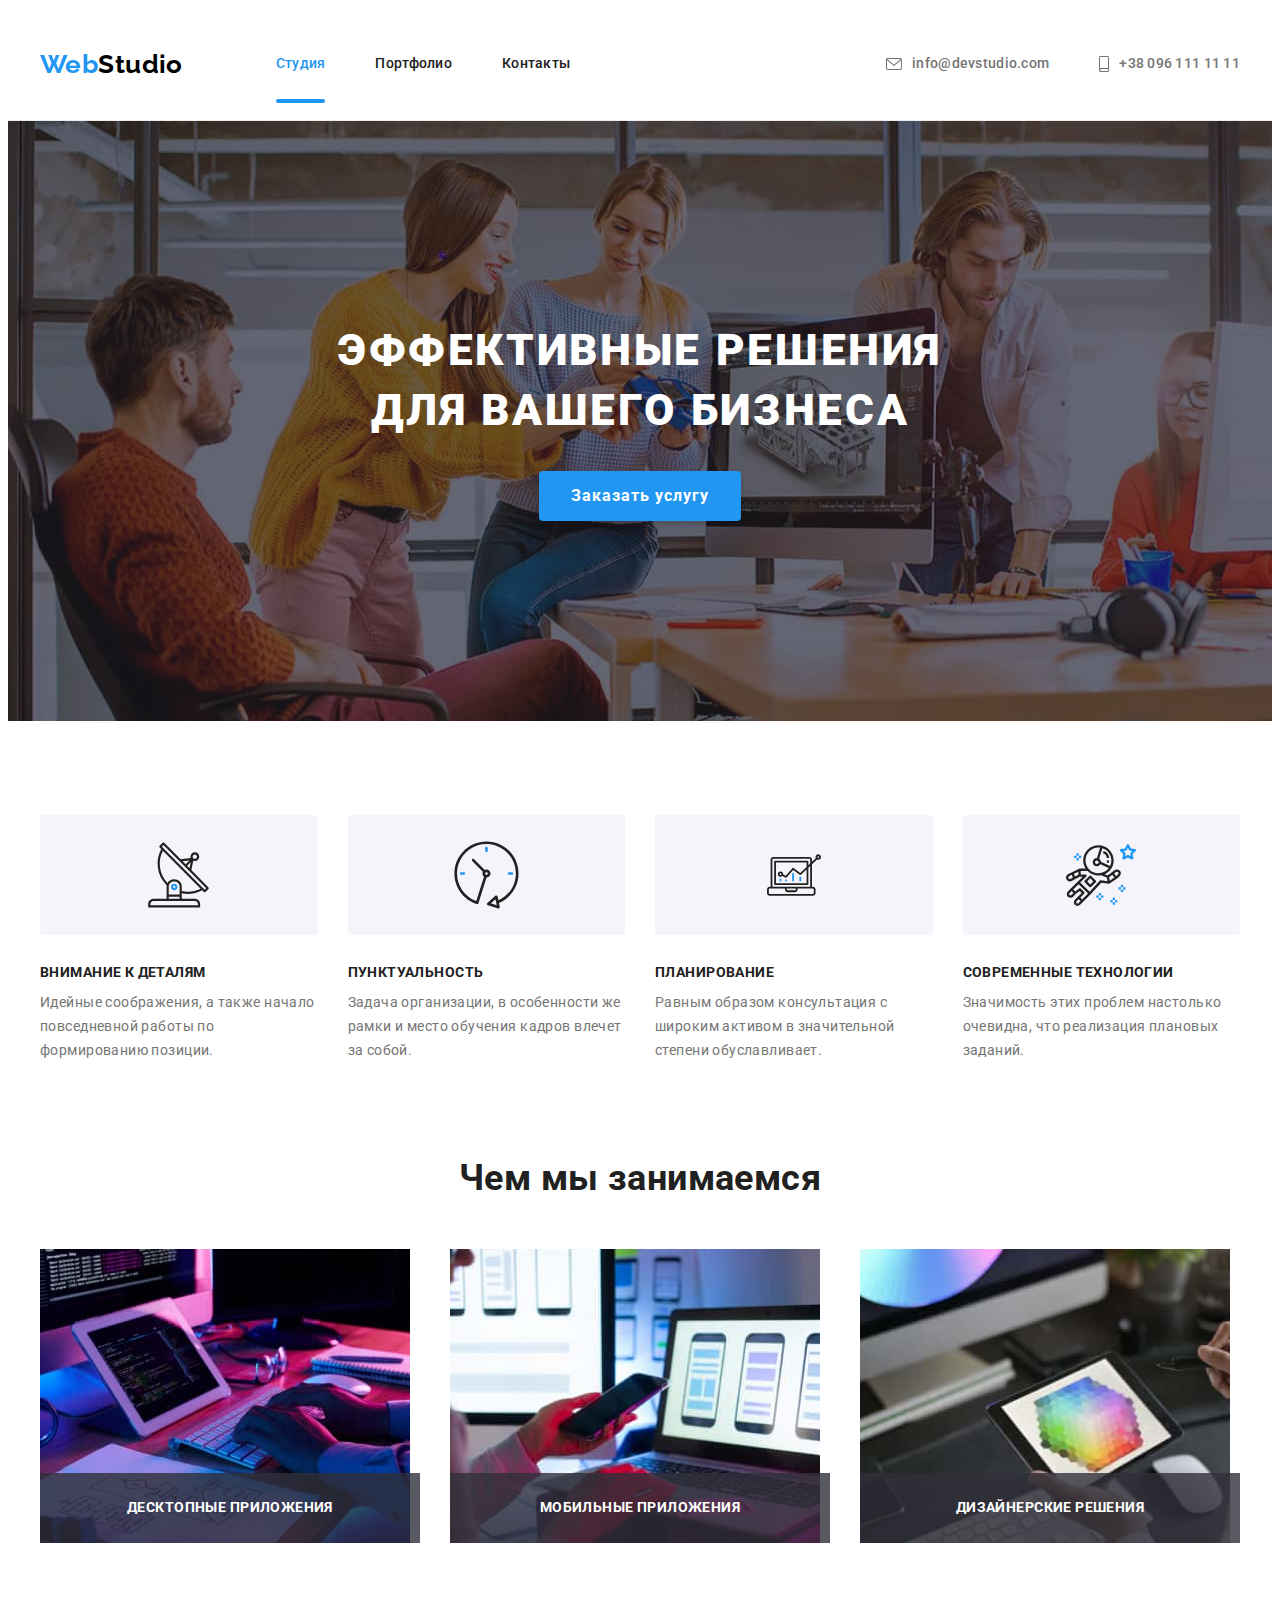
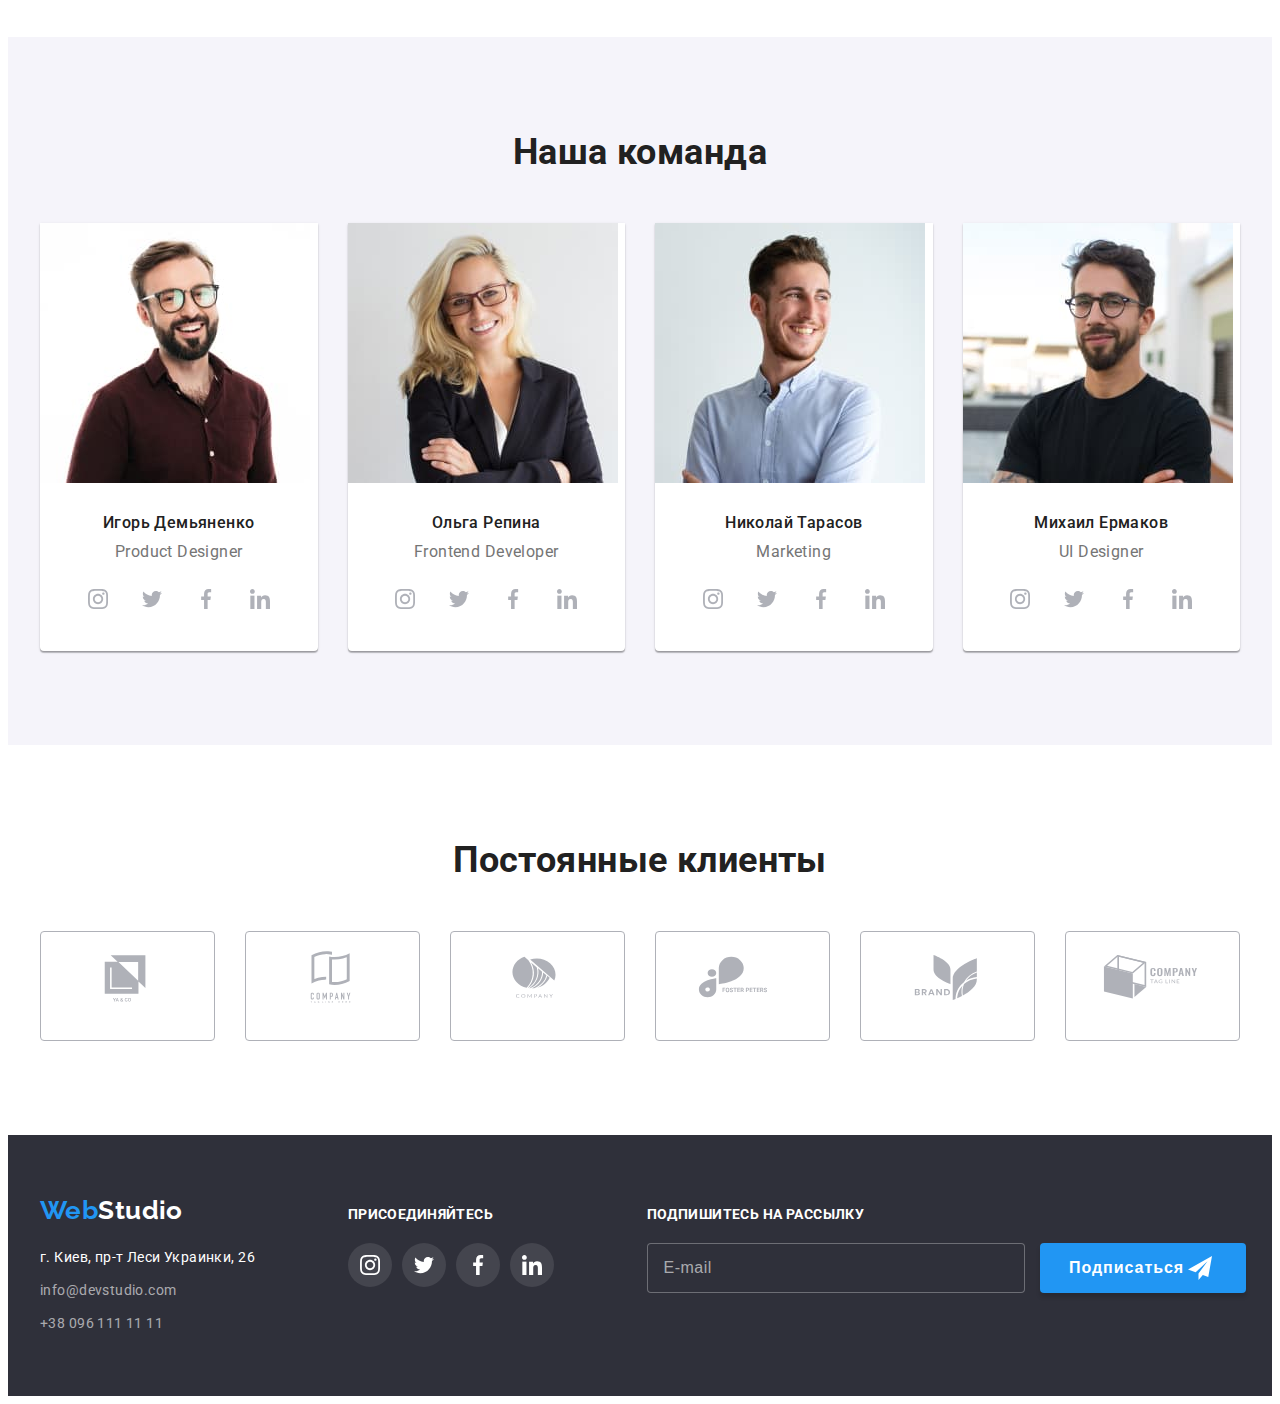
==== commit 40e085a6: "адаптив footer, робота з зображеннями зображень" ====
--- a/index.html
+++ b/index.html
@@ -427,7 +427,7 @@
     </section>
     </main>
     <!--FOOTER-->
-    <!-- <footer class="footer">
+    <footer class="footer">
         <div class="footer-container container">
             <div class="footer-contacts-wrapper">
                 <a class="logo logo_theme_dark" href="index.html" lang="en"><span class="logo_prefix-color_blue">Web</span>Studio</a>
@@ -495,7 +495,7 @@
                 </form>
             </div>
         </div>
-    </footer> -->
+    </footer>
     <!-- <div class="backdrop is-hidden" data-modal>
         <div class="modal">
             <button type="button" class="modal-close-btn" data-modal-close>
--- a/css/main.min.css
+++ b/css/main.min.css
@@ -1 +1 @@
-:root{--primary-font-family: "Roboto", sans-serif;--secondary-font-family: "Raleway", sans-serif;--accent-color: #2196F3;--title-color: #FFFFFF;--subtitle-color: #212121;--description-color: #757575;--background-color: #2F303A}.visually-hidden{position:absolute;white-space:nowrap;width:1px;height:1px;overflow:hidden;border:0;padding:0;clip:rect(0 0 0 0);clip-path:inset(100%);margin:-1px}.footer-socials__link,.team__socials-link,.contact-form-checkbox-label{display:flex;justify-content:center;align-items:center}h1,h2,h3,p{margin-top:0;margin-bottom:0}ul,ol{margin-top:0;margin-bottom:0;padding-left:0;list-style:none}img{display:block;max-width:100%;height:auto}a{text-decoration:none}body{font-family:var(--primary-font-family);color:var(--subtitle-color);font-size:14px;letter-spacing:.03em;line-height:1.14}.container{width:100%;padding-left:15px;padding-right:15px}@media screen and (min-width: 480px){.container{width:480px;margin:0 auto}}@media screen and (min-width: 768px){.container{width:768px}}@media screen and (min-width: 1200px){.container{width:1200px}}@media screen and (max-width: 1199.98px){.section{padding-top:60px;padding-bottom:60px}}@media screen and (min-width: 1200px){.section{padding-top:94px;padding-bottom:94px}}.section_bg-color{background-color:#f5f4fa}.section_specific-pt{padding-top:0}.section_specific-pb{padding-bottom:50px}@media screen and (max-width: 1199.98px){.section__title{font-size:28px;font-weight:700;line-height:1.17;margin-bottom:30px;text-align:center}}@media screen and (min-width: 1200px){.section__title{font-size:36px;font-weight:700;line-height:1.17;margin-bottom:50px;text-align:center}}.logo{font-family:var(--secondary-font-family);font-size:26px;font-weight:700;line-height:1.19}.logo_prefix-color_blue{color:var(--accent-color)}.logo_theme_light{color:#000}.logo_theme_light:focus{color:#000}.logo_theme_dark{color:var(--title-color)}.logo_theme_dark:focus{color:var(--title-color)}@media screen and (min-width: 768px){.logo-header-link{margin-right:88px}}@media screen and (min-width: 1200px){.logo-header-link{margin-right:93px}}.filters{display:flex;margin-top:-8px;margin-left:-8px;justify-content:center}.filters__item{margin-top:8px;margin-left:8px}.filters__btn{min-width:73px;padding:6px 22px;font-size:16px;font-weight:500;line-height:1.63;text-align:center;letter-spacing:.03em;cursor:pointer;background-color:#f5f4fa;border:none;border-radius:4px;transition:color 250ms cubic-bezier(0.4, 0, 0.2, 1),background-color 250ms cubic-bezier(0.4, 0, 0.2, 1),box-shadow 250ms cubic-bezier(0.4, 0, 0.2, 1)}.filters__btn:focus{font-size:16px;font-weight:500;line-height:1.63;text-align:center;letter-spacing:.03em;color:var(--title-color);background-color:var(--accent-color);box-shadow:0px 3px 1px rgba(0,0,0,.1),0px 1px 2px rgba(0,0,0,.08),0px 2px 2px rgba(0,0,0,.12);border-radius:4px}.filters__btn:hover{color:var(--title-color);background-color:var(--accent-color);box-shadow:0px 3px 1px rgba(0,0,0,.1),0px 1px 2px rgba(0,0,0,.08),0px 2px 2px rgba(0,0,0,.12)}.backdrop{position:fixed;top:0;left:0;width:100%;height:100%;background-color:rgba(0,0,0,.2);transition:opacity 250ms cubic-bezier(0.4, 0, 0.2, 1)}.backdrop.is-hidden{opacity:0;visibility:hidden;pointer-events:none}.modal{position:absolute;top:50%;left:50%;transform:translate(-50%, -50%);width:528px;height:580px;padding:40px;background-color:#fff}.modal-close-btn{position:absolute;top:8px;right:8px;display:flex;align-items:center;justify-content:center;background-color:rgba(0,0,0,0);border:1px solid rgba(0,0,0,.1);padding:0;width:30px;height:30px;border-radius:50%;cursor:pointer;transition:fill 250ms cubic-bezier(0.4, 0, 0.2, 1),outline-color 250ms}.modal-close-btn:hover{fill:var(--accent-color)}.modal-close-btn:focus{fill:var(--accent-color);outline-color:var(--accent-color)}.contact-form{display:flex;flex-direction:column}.contact-form-field{margin-bottom:10px}.contact-form-field-key{display:block;font-size:12px;font-weight:400;line-height:1.17;letter-spacing:.01em;color:#757575;margin-bottom:4px}.contact-form-description{font-size:20px;font-weight:700;line-height:1.15;text-align:center;letter-spacing:.03em;color:#212121;margin-bottom:12px}.contact-form-btn{align-self:center;min-width:200px;background-color:var(--accent-color);box-shadow:0px 4px 4px rgba(0,0,0,.15);border-radius:4px;padding:10px 55px;font-family:var(--primary-font-family);color:var(--title-color);cursor:pointer;font-size:16px;font-weight:700;line-height:1.88;letter-spacing:.06em;border-width:0;transition:background-color 250ms cubic-bezier(0.4, 0, 0.2, 1)}.contact-form-btn:hover{background:#188ce8}.contact-form-input{width:100%;height:40px;border:1px solid rgba(33,33,33,.2);border-radius:4px;padding-left:42px;transition:border-color 250ms cubic-bezier(0.4, 0, 0.2, 1)}.contact-form-input:focus{outline:none;border-color:var(--accent-color)}.contact-form-input-wrapper{position:relative;display:block}.contact-form-input-icon{position:absolute;top:50%;transform:translateY(-50%);left:12px;transition:fill 250ms cubic-bezier(0.4, 0, 0.2, 1)}.contact-form-input:focus+.contact-form-input-icon{fill:var(--accent-color)}.contact-form-messege{display:block;justify-content:center;width:100%;height:120px;border:1px solid rgba(33,33,33,.2);border-radius:4px;resize:none;padding:12px 16px;transition:border-color 250ms cubic-bezier(0.4, 0, 0.2, 1)}.contact-form-messege:focus{outline:none;border-color:var(--accent-color)}.contact-form-messege::placeholder{font-size:12px;font-weight:400;line-height:1.17;letter-spacing:.01em;color:rgba(117,117,117,.5)}.contact-form-messege-field{margin-bottom:20px}.contact-form-checkbox-label{font-weight:400;line-height:1.71;color:#757575;margin-bottom:30px}.contact-form-checkbox-label::before{content:"";display:block;width:16px;height:15px;margin-right:7px;cursor:pointer;background-image:url(../images/icons/checkbox-vector.svg)}.contact-form-checkbox:checked+.contact-form-checkbox-label::before{background-image:url(../images/icons/icon-check.svg)}.contact-form-checkbox:focus+.contact-form-checkbox-label::before{outline:2px solid rgba(33,150,243,.5)}.contact-form-policy-link{color:var(--accent-color)}.contact-form-policy-link:focus{outline-color:var(--accent-color)}@media screen and (max-width: 767.98px){.mobile-menu{position:fixed;top:0;left:0;width:100%;height:100%;background-color:#fff;box-shadow:0px 4px 8px rgba(0,0,0,.04),0px 2px 4px rgba(0,0,0,.08),0px 1px 3px rgba(0,0,0,.16);opacity:0;visibility:hidden;pointer-events:none;transition:opacity 250ms cubic-bezier(0.4, 0, 0.2, 1),visibility 250ms cubic-bezier(0.4, 0, 0.2, 1)}.mobile-menu-open-btn{border:none;background-color:rgba(0,0,0,0);padding:0}.mobile-menu.is-open{opacity:1;visibility:visible;pointer-events:auto}.mobile-menu__container{position:relative;padding-top:48px;padding-bottom:48px;padding-left:40px}.mobile-menu__close-btn{position:absolute;top:10px;right:15px;border:none;background-color:rgba(0,0,0,0);padding:0;line-height:0}.mobile-menu-list__item:not(:first-child){margin-top:32px}.mobile-menu-list__link{font-weight:500;font-size:40px;line-height:1.18;letter-spacing:.02em;color:#212121}}.menu{display:none}.header-contacts{display:none}.page-header{background-color:#fff;border-bottom:1px solid #ececec}.page-header__container{display:flex;align-items:center;justify-content:space-between;padding-top:16px;padding-bottom:16px}@media screen and (max-width: 767.98px){.page-header__container{max-height:60px}}@media screen and (min-width: 768px){.page-header__container{height:80px}.menu{display:flex}.header-contacts{display:block}.mobile-menu{display:none}.mobile-menu-open-btn{display:none}.header-container{display:flex;min-height:80px;justify-content:space-between;align-items:center}.navigation{display:flex;align-items:center;justify-content:space-between}.menu__link{padding-top:32px;padding-bottom:32px;font-weight:500;letter-spacing:.02em;color:var(--subtitle-color);transition:color 250ms cubic-bezier(0.4, 0, 0.2, 1)}.menu__link:hover,.menu__link:focus{color:var(--accent-color)}.menu__item:not(:last-child){margin-right:50px}.menu__link_active{position:relative;color:var(--accent-color)}.menu__link_active::after{position:absolute;content:"";background-color:var(--accent-color);border-radius:2px;width:100%;height:4px;bottom:0;left:0}.header-contacts__link{padding-top:21px;padding-bottom:21px;font-size:12px;font-weight:500;line-height:1.17;letter-spacing:.02em;color:var(--description-color);transition:color 250ms cubic-bezier(0.4, 0, 0.2, 1)}.header-contacts__link:hover,.header-contacts__link:focus{color:var(--accent-color)}.header-contacts__icon{fill:var(--description-color);margin-right:10px;transition:fill 250ms cubic-bezier(0.4, 0, 0.2, 1)}.header-contacts__link:hover .header-contacts__icon,.header-contacts__link:focus .header-contacts__icon{fill:var(--accent-color)}.icon-letter{width:14px;height:10px}.icon-phone{width:10px;height:14px}}@media screen and (min-width: 1200px){.header-contacts{display:flex}.header-contacts__link{display:flex;align-items:center}.header-contacts__item:not(:last-child){margin-right:50px}.header-contacts__link{padding-top:24px;padding-bottom:24px;font-size:14px;line-height:1.14}.icon-letter{width:16px;height:12px}.icon-phone{width:10px;height:16px}}.hero{background-color:#c4c4c4;padding-top:118px;padding-bottom:118px;background-size:cover}.hero__title{font-size:26px;font-weight:500;line-height:1.14;text-align:center;color:var(--title-color);letter-spacing:.06em;text-transform:uppercase;margin-bottom:30px}.hero__container{display:flex;flex-direction:column;align-items:center}.hero__modal-btn{min-width:200px;border:none;background:var(--accent-color);box-shadow:0px 4px 4px rgba(0,0,0,.15);border-radius:4px;padding:10px 32px;font-family:var(--primary-font-family);font-size:16px;font-weight:700;line-height:1.88;letter-spacing:.06em;color:var(--title-color);cursor:pointer;transition:background-color 250ms cubic-bezier(0.4, 0, 0.2, 1)}.hero__modal-btn:hover{background:#188ce8}@media screen and (max-width: 767.98px){.hero{max-height:400px;background-image:linear-gradient(rgba(47, 48, 58, 0.4), rgba(47, 48, 58, 0.4)),url("../images/hero/img-hero-mobile.jpg")}.hero__title{max-width:360px}}@media(max-width: 768px)and (min-device-pixel-ratio: 2),(max-width: 767px)and (min-resolution: 192dpi),(max-width: 767px)and (min-resolution: 2dppx){.hero{background-image:linear-gradient(rgba(47, 48, 58, 0.4), rgba(47, 48, 58, 0.4)),url("../images/hero/img-hero-mobile@x2.jpg")}}@media screen and (min-width: 768px){.hero{min-width:768px;background-image:linear-gradient(rgba(47, 48, 58, 0.4), rgba(47, 48, 58, 0.4)),url("../images/hero/img-hero-tablet.jpg")}.hero__title{max-width:360px;font-size:26px;font-weight:900;line-height:1.61}}@media(min-width: 768px)and (min-device-pixel-ratio: 2),(min-width: 768px)and (min-resolution: 192dpi),(min-width: 768px)and (min-resolution: 2dppx){.hero{background-image:linear-gradient(rgba(47, 48, 58, 0.4), rgba(47, 48, 58, 0.4)),url("../images/hero/img-hero-tablet@x2.jpg")}}@media screen and (min-width: 1200px){.hero{padding-top:200px;padding-bottom:200px;background-image:linear-gradient(rgba(47, 48, 58, 0.4), rgba(47, 48, 58, 0.4)),url("../images/hero/img-hero-desktop.jpg")}.hero__title{max-width:696px;font-size:44px;font-weight:900;line-height:1.36}}@media(min-width: 1200px)and (min-device-pixel-ratio: 2),(min-width: 1200px)and (min-resolution: 192dpi),(min-width: 1200px)and (min-resolution: 2dppx){.hero{background-image:linear-gradient(rgba(47, 48, 58, 0.4), rgba(47, 48, 58, 0.4)),url("../images/hero/img-hero-desktop@x2.jpg")}}@media screen and (max-width: 767.98px){.priorities__title{text-align:center}.priorities__item:not(:first-child){margin-top:30px}}@media screen and (min-width: 768px){.priorities{display:flex;flex-wrap:wrap;margin-top:-30px;margin-left:-30px}.priorities__item{flex-basis:calc((100% - 60px)/2);margin-left:30px;margin-top:30px}}@media screen and (min-width: 1200px){.priorities__item{flex-basis:calc((100% - 120px)/4);margin-left:30px;margin-top:30px}}.priorities__title{font-size:14px;font-weight:700;text-transform:uppercase;margin-bottom:10px;margin-top:30px}.priorities__description{line-height:1.71;color:var(--description-color)}.priorities__container{display:flex;background-color:#f5f4fa;border-radius:4px;height:120px;justify-content:center;align-items:center}@media screen and (max-width: 1199.98px){.section-employment{display:none}}@media screen and (min-width: 1200px){.employment{display:flex;flex-wrap:wrap;margin-top:-30px;margin-left:-30px}.employment__item{position:relative;margin-top:30px;margin-left:30px;flex-basis:calc((100% - 90px)/3)}.employment__overlay{position:absolute;width:100%;bottom:0;left:0;padding-top:27px;padding-bottom:27px;font-weight:700;text-align:center;text-transform:uppercase;color:var(--title-color);background-color:rgba(47,48,58,.8)}}@media screen and (max-width: 767.98px){.team{display:block}.team__item:not(:first-child){margin-top:30px}}@media screen and (min-width: 768px){.team{display:flex;flex-wrap:wrap;margin-top:-30px;margin-left:-30px}.team__item{margin-top:30px;margin-left:30px;flex-basis:calc((100% - 60px)/2)}}@media screen and (max-width: 1199.98px){.team__item{padding-bottom:24px}}@media screen and (min-width: 1200px){.team__item{margin-top:30px;margin-left:30px;flex-basis:calc((100% - 120px)/4)}}.team__item{background:var(--title-color);padding-bottom:30px;box-shadow:0px 1px 3px rgba(0,0,0,.12),0px 1px 1px rgba(0,0,0,.14),0px 2px 1px rgba(0,0,0,.2);border-radius:0px 0px 4px 4px}.team__container{padding-top:30px;background:var(--title-color)}.team__title{font-size:16px;font-weight:500;line-height:1.19;text-align:center}.team__description{font-size:16px;line-height:1.19;text-align:center;color:var(--description-color);margin-top:10px}.team__socials{display:flex;justify-content:center;margin-top:16px}.team__socials-icon{width:20px;height:20px;fill:#afb1b8;transition:fill 250ms cubic-bezier(0.4, 0, 0.2, 1)}.team__socials-link:hover .team__socials-icon,.team__socials-link:focus .team__socials-icon{fill:var(--title-color)}.team__socials-link{width:44px;height:44px;border-radius:50%;transition:background-color 250ms cubic-bezier(0.4, 0, 0.2, 1)}.team__socials-link:hover,.team__socials-link:focus{background-color:var(--accent-color)}.team__socials-item:not(:first-child){margin-left:10px}.clients__container{height:92px;border:1px solid #afb1b8;border-radius:4px;transition:border-color 250ms cubic-bezier(0.4, 0, 0.2, 1)}.clients__link:hover .clients__container{border-color:var(--accent-color)}.clients{display:flex;flex-wrap:wrap;margin-top:-30px;margin-left:-30px}.clients__item{margin-top:30px;margin-left:30px}@media screen and (max-width: 479.98px){.clients__container{display:flex;justify-content:center;align-items:center}.clients__item{flex-basis:calc((100% - 30px)/1)}}@media screen and (min-width: 480px)and (max-width: 767.98px){.clients__container{min-width:210px;padding-top:16px;padding-left:52px}.clients__item{flex-basis:calc((100% - 60px)/2)}}@media screen and (min-width: 768px){.clients__item{flex-basis:calc((100% - 90px)/3)}.clients__container{padding-top:16px;padding-left:60px}}@media screen and (min-width: 1200px){.clients__item{flex-basis:calc((100% - 180px)/6)}.clients__container{padding-left:32px}}.clients__icon{width:106px;height:60px;fill:#afb1b8;transition:fill 250ms cubic-bezier(0.4, 0, 0.2, 1)}.clients__link:hover .clients__icon,.clients__link:focus .clients__icon{fill:var(--accent-color)}.footer{background:var(--background-color);padding-bottom:60px;padding-top:60px}.footer-container{display:flex;justify-content:space-between;align-items:flex-start}.address-footer-contacts{margin-top:20px}.footer-contacts__link{font-style:normal;font-weight:400;line-height:1.71;color:rgba(255,255,255,.6)}.footer-contacts__item:not(:first-child){margin-top:9px}.footer-contacts__link_font-color_white{color:var(--title-color)}.footer-contacts__link_font-color_white:focus{color:var(--title-color)}.footer-socials-description{margin-top:12px;font-weight:700;text-transform:uppercase;color:var(--title-color)}.footer-socials__icon{width:20px;height:20px;fill:var(--title-color)}.footer-socials__item:not(:first-child){margin-left:10px}.footer-socials{display:flex;margin-top:20px}.footer-socials__link{width:44px;height:44px;border-radius:50%;background-color:rgba(255,255,255,.1);transition:background-color 250ms cubic-bezier(0.4, 0, 0.2, 1)}.footer-socials__link:hover,.footer-socials__link:focus{background-color:var(--accent-color)}.footer-form__description{font-weight:700;text-transform:uppercase;color:#fff;margin-bottom:20px;margin-top:12px}.footer-form-input{width:358px;border:1px solid rgba(255,255,255,.3);border-radius:4px;padding-top:14px;padding-bottom:14px;padding-left:16px;background-color:#2f303a;font-size:16px;font-weight:400;line-height:1.25;letter-spacing:.03em;color:#fff}.footer-form-input::placeholder{color:rgba(255,255,255,.6)}.footer-form-btn{min-width:200px;padding:10px 62px 10px 29px;background:var(--accent-color);box-shadow:0px 4px 4px rgba(0,0,0,.15);border-radius:4px;font-size:16px;font-weight:700;line-height:1.88;letter-spacing:.06em;color:#fff;border-width:0;cursor:pointer;transition:background-color 250ms cubic-bezier(0.4, 0, 0.2, 1)}.footer-form-btn:hover{background:#188ce8}.footer-btn-wrapper{margin-left:12px;display:inline-block;position:relative;width:200px}.footer-form-send-icon{position:absolute;top:50%;right:28px;transform:translateY(-50%)}.portfolio{display:flex;flex-wrap:wrap;margin-left:-30px;margin-top:-30px}.portfolio__item{margin-left:30px;margin-top:30px;flex-basis:calc((100% - 90px)/3);cursor:pointer;transition:box-shadow 250ms cubic-bezier(0.4, 0, 0.2, 1)}.portfolio__item:hover{box-shadow:0px 1px 1px rgba(0,0,0,.12),0px 4px 4px rgba(0,0,0,.06),1px 4px 6px rgba(0,0,0,.16)}.portfolio__container{padding:20px 24px;border:1px solid #eee;border-top:none}.portfolio__title{font-size:18px;font-weight:700;line-height:2;letter-spacing:.06em;color:var(--subtitle-color);margin-bottom:4px}.portfolio__description{font-size:16px;line-height:1.88;letter-spacing:.03em;color:var(--description-color)}.portfolio__wrapper{position:relative;overflow:hidden}.portfolio__overlay{position:absolute;top:0;left:0;width:100%;height:100%;padding:63px 24px;background-color:rgba(33,150,243,.9);font-size:18px;font-weight:400;line-height:1.56;color:#fff;overflow:auto;transform:translateY(100%);transition:transform 250ms cubic-bezier(0.4, 0, 0.2, 1)}.portfolio__link:hover .portfolio__overlay,.portfolio__link:focus .portfolio__overlay{transform:translateY(0%)}/*# sourceMappingURL=main.min.css.map */+:root{--primary-font-family: "Roboto", sans-serif;--secondary-font-family: "Raleway", sans-serif;--accent-color: #2196F3;--title-color: #FFFFFF;--subtitle-color: #212121;--description-color: #757575;--background-color: #2F303A}.visually-hidden{position:absolute;white-space:nowrap;width:1px;height:1px;overflow:hidden;border:0;padding:0;clip:rect(0 0 0 0);clip-path:inset(100%);margin:-1px}.footer-socials__link,.team__socials-link,.contact-form-checkbox-label{display:flex;justify-content:center;align-items:center}h1,h2,h3,p{margin-top:0;margin-bottom:0}ul,ol{margin-top:0;margin-bottom:0;padding-left:0;list-style:none}img{display:block;max-width:100%;height:auto}a{text-decoration:none}body{font-family:var(--primary-font-family);color:var(--subtitle-color);font-size:14px;letter-spacing:.03em;line-height:1.14}.container{width:100%;padding-left:15px;padding-right:15px}@media screen and (min-width: 480px){.container{width:480px;margin:0 auto}}@media screen and (min-width: 768px){.container{width:768px}}@media screen and (min-width: 1200px){.container{width:1200px}}@media screen and (max-width: 1199.98px){.section{padding-top:60px;padding-bottom:60px}}@media screen and (min-width: 1200px){.section{padding-top:94px;padding-bottom:94px}}.section_bg-color{background-color:#f5f4fa}.section_specific-pt{padding-top:0}.section_specific-pb{padding-bottom:50px}@media screen and (max-width: 1199.98px){.section__title{font-size:28px;font-weight:700;line-height:1.17;margin-bottom:30px;text-align:center}}@media screen and (min-width: 1200px){.section__title{font-size:36px;font-weight:700;line-height:1.17;margin-bottom:50px;text-align:center}}.logo{font-family:var(--secondary-font-family);font-size:26px;font-weight:700;line-height:1.19}.logo_prefix-color_blue{color:var(--accent-color)}.logo_theme_light{color:#000}.logo_theme_light:focus{color:#000}.logo_theme_dark{color:var(--title-color)}.logo_theme_dark:focus{color:var(--title-color)}@media screen and (max-width: 767.98px){.logo{display:flex;justify-content:center;font-size:24px;font-weight:700;line-height:1.17}}@media screen and (min-width: 768px){.logo-header-link{margin-right:88px}}@media screen and (min-width: 1200px){.logo-header-link{margin-right:93px}}.filters{display:flex;margin-top:-8px;margin-left:-8px;justify-content:center}.filters__item{margin-top:8px;margin-left:8px}.filters__btn{min-width:73px;padding:6px 22px;font-size:16px;font-weight:500;line-height:1.63;text-align:center;letter-spacing:.03em;cursor:pointer;background-color:#f5f4fa;border:none;border-radius:4px;transition:color 250ms cubic-bezier(0.4, 0, 0.2, 1),background-color 250ms cubic-bezier(0.4, 0, 0.2, 1),box-shadow 250ms cubic-bezier(0.4, 0, 0.2, 1)}.filters__btn:focus{font-size:16px;font-weight:500;line-height:1.63;text-align:center;letter-spacing:.03em;color:var(--title-color);background-color:var(--accent-color);box-shadow:0px 3px 1px rgba(0,0,0,.1),0px 1px 2px rgba(0,0,0,.08),0px 2px 2px rgba(0,0,0,.12);border-radius:4px}.filters__btn:hover{color:var(--title-color);background-color:var(--accent-color);box-shadow:0px 3px 1px rgba(0,0,0,.1),0px 1px 2px rgba(0,0,0,.08),0px 2px 2px rgba(0,0,0,.12)}.backdrop{position:fixed;top:0;left:0;width:100%;height:100%;background-color:rgba(0,0,0,.2);transition:opacity 250ms cubic-bezier(0.4, 0, 0.2, 1)}.backdrop.is-hidden{opacity:0;visibility:hidden;pointer-events:none}.modal{position:absolute;top:50%;left:50%;transform:translate(-50%, -50%);width:528px;height:580px;padding:40px;background-color:#fff}.modal-close-btn{position:absolute;top:8px;right:8px;display:flex;align-items:center;justify-content:center;background-color:rgba(0,0,0,0);border:1px solid rgba(0,0,0,.1);padding:0;width:30px;height:30px;border-radius:50%;cursor:pointer;transition:fill 250ms cubic-bezier(0.4, 0, 0.2, 1),outline-color 250ms}.modal-close-btn:hover{fill:var(--accent-color)}.modal-close-btn:focus{fill:var(--accent-color);outline-color:var(--accent-color)}.contact-form{display:flex;flex-direction:column}.contact-form-field{margin-bottom:10px}.contact-form-field-key{display:block;font-size:12px;font-weight:400;line-height:1.17;letter-spacing:.01em;color:#757575;margin-bottom:4px}.contact-form-description{font-size:20px;font-weight:700;line-height:1.15;text-align:center;letter-spacing:.03em;color:#212121;margin-bottom:12px}.contact-form-btn{align-self:center;min-width:200px;background-color:var(--accent-color);box-shadow:0px 4px 4px rgba(0,0,0,.15);border-radius:4px;padding:10px 55px;font-family:var(--primary-font-family);color:var(--title-color);cursor:pointer;font-size:16px;font-weight:700;line-height:1.88;letter-spacing:.06em;border-width:0;transition:background-color 250ms cubic-bezier(0.4, 0, 0.2, 1)}.contact-form-btn:hover{background:#188ce8}.contact-form-input{width:100%;height:40px;border:1px solid rgba(33,33,33,.2);border-radius:4px;padding-left:42px;transition:border-color 250ms cubic-bezier(0.4, 0, 0.2, 1)}.contact-form-input:focus{outline:none;border-color:var(--accent-color)}.contact-form-input-wrapper{position:relative;display:block}.contact-form-input-icon{position:absolute;top:50%;transform:translateY(-50%);left:12px;transition:fill 250ms cubic-bezier(0.4, 0, 0.2, 1)}.contact-form-input:focus+.contact-form-input-icon{fill:var(--accent-color)}.contact-form-messege{display:block;justify-content:center;width:100%;height:120px;border:1px solid rgba(33,33,33,.2);border-radius:4px;resize:none;padding:12px 16px;transition:border-color 250ms cubic-bezier(0.4, 0, 0.2, 1)}.contact-form-messege:focus{outline:none;border-color:var(--accent-color)}.contact-form-messege::placeholder{font-size:12px;font-weight:400;line-height:1.17;letter-spacing:.01em;color:rgba(117,117,117,.5)}.contact-form-messege-field{margin-bottom:20px}.contact-form-checkbox-label{font-weight:400;line-height:1.71;color:#757575;margin-bottom:30px}.contact-form-checkbox-label::before{content:"";display:block;width:16px;height:15px;margin-right:7px;cursor:pointer;background-image:url(../images/icons/checkbox-vector.svg)}.contact-form-checkbox:checked+.contact-form-checkbox-label::before{background-image:url(../images/icons/icon-check.svg)}.contact-form-checkbox:focus+.contact-form-checkbox-label::before{outline:2px solid rgba(33,150,243,.5)}.contact-form-policy-link{color:var(--accent-color)}.contact-form-policy-link:focus{outline-color:var(--accent-color)}@media screen and (max-width: 767.98px){.mobile-menu{position:fixed;top:0;left:0;width:100%;height:100%;background-color:#fff;box-shadow:0px 4px 8px rgba(0,0,0,.04),0px 2px 4px rgba(0,0,0,.08),0px 1px 3px rgba(0,0,0,.16);opacity:0;visibility:hidden;pointer-events:none;transition:opacity 250ms cubic-bezier(0.4, 0, 0.2, 1),visibility 250ms cubic-bezier(0.4, 0, 0.2, 1)}.mobile-menu-open-btn{border:none;background-color:rgba(0,0,0,0);padding:0}.mobile-menu.is-open{opacity:1;visibility:visible;pointer-events:auto}.mobile-menu__container{position:relative;padding-top:48px;padding-bottom:48px;padding-left:40px}.mobile-menu__close-btn{position:absolute;top:10px;right:15px;border:none;background-color:rgba(0,0,0,0);padding:0;line-height:0}.mobile-menu-list__item:not(:first-child){margin-top:32px}.mobile-menu-list__link{font-weight:500;font-size:40px;line-height:1.18;letter-spacing:.02em;color:#212121}}.menu{display:none}.header-contacts{display:none}.page-header{background-color:#fff;border-bottom:1px solid #ececec}.page-header__container{display:flex;align-items:center;justify-content:space-between;padding-top:16px;padding-bottom:16px}@media screen and (max-width: 767.98px){.page-header__container{max-height:60px}}@media screen and (min-width: 768px){.page-header__container{height:80px}.menu{display:flex}.header-contacts{display:block}.mobile-menu{display:none}.mobile-menu-open-btn{display:none}.header-container{display:flex;min-height:80px;justify-content:space-between;align-items:center}.navigation{display:flex;align-items:center;justify-content:space-between}.menu__link{padding-top:32px;padding-bottom:32px;font-weight:500;letter-spacing:.02em;color:var(--subtitle-color);transition:color 250ms cubic-bezier(0.4, 0, 0.2, 1)}.menu__link:hover,.menu__link:focus{color:var(--accent-color)}.menu__item:not(:last-child){margin-right:50px}.menu__link_active{position:relative;color:var(--accent-color)}.menu__link_active::after{position:absolute;content:"";background-color:var(--accent-color);border-radius:2px;width:100%;height:4px;bottom:0;left:0}.header-contacts__link{padding-top:21px;padding-bottom:21px;font-size:12px;font-weight:500;line-height:1.17;letter-spacing:.02em;color:var(--description-color);transition:color 250ms cubic-bezier(0.4, 0, 0.2, 1)}.header-contacts__link:hover,.header-contacts__link:focus{color:var(--accent-color)}.header-contacts__icon{fill:var(--description-color);margin-right:10px;transition:fill 250ms cubic-bezier(0.4, 0, 0.2, 1)}.header-contacts__link:hover .header-contacts__icon,.header-contacts__link:focus .header-contacts__icon{fill:var(--accent-color)}.icon-letter{width:14px;height:10px}.icon-phone{width:10px;height:14px}}@media screen and (min-width: 1200px){.header-contacts{display:flex}.header-contacts__link{display:flex;align-items:center}.header-contacts__item:not(:last-child){margin-right:50px}.header-contacts__link{padding-top:24px;padding-bottom:24px;font-size:14px;line-height:1.14}.icon-letter{width:16px;height:12px}.icon-phone{width:10px;height:16px}}.hero{background-color:#c4c4c4;padding-top:118px;padding-bottom:118px;background-size:cover}.hero__title{font-size:26px;font-weight:500;line-height:1.14;text-align:center;color:var(--title-color);letter-spacing:.06em;text-transform:uppercase;margin-bottom:30px}.hero__container{display:flex;flex-direction:column;align-items:center}.hero__modal-btn{min-width:200px;border:none;background:var(--accent-color);box-shadow:0px 4px 4px rgba(0,0,0,.15);border-radius:4px;padding:10px 32px;font-family:var(--primary-font-family);font-size:16px;font-weight:700;line-height:1.88;letter-spacing:.06em;color:var(--title-color);cursor:pointer;transition:background-color 250ms cubic-bezier(0.4, 0, 0.2, 1)}.hero__modal-btn:hover{background:#188ce8}@media screen and (max-width: 767.98px){.hero{max-height:400px;background-image:linear-gradient(rgba(47, 48, 58, 0.4), rgba(47, 48, 58, 0.4)),url("../images/hero/img-hero-mobile.jpg")}.hero__title{max-width:360px}}@media(max-width: 768px)and (min-device-pixel-ratio: 2),(max-width: 767px)and (min-resolution: 192dpi),(max-width: 767px)and (min-resolution: 2dppx){.hero{background-image:linear-gradient(rgba(47, 48, 58, 0.4), rgba(47, 48, 58, 0.4)),url("../images/hero/img-hero-mobile@2x.jpg")}}@media screen and (min-width: 768px){.hero{min-width:768px;background-image:linear-gradient(rgba(47, 48, 58, 0.4), rgba(47, 48, 58, 0.4)),url("../images/hero/img-hero-tablet.jpg")}.hero__title{max-width:360px;font-size:26px;font-weight:900;line-height:1.61}}@media(min-width: 768px)and (min-device-pixel-ratio: 2),(min-width: 768px)and (min-resolution: 192dpi),(min-width: 768px)and (min-resolution: 2dppx){.hero{background-image:linear-gradient(rgba(47, 48, 58, 0.4), rgba(47, 48, 58, 0.4)),url("../images/hero/img-hero-tablet@2x.jpg")}}@media screen and (min-width: 1200px){.hero{padding-top:200px;padding-bottom:200px;background-image:linear-gradient(rgba(47, 48, 58, 0.4), rgba(47, 48, 58, 0.4)),url("../images/hero/img-hero-desktop.jpg")}.hero__title{max-width:696px;font-size:44px;font-weight:900;line-height:1.36}}@media(min-width: 1200px)and (min-device-pixel-ratio: 2),(min-width: 1200px)and (min-resolution: 192dpi),(min-width: 1200px)and (min-resolution: 2dppx){.hero{background-image:linear-gradient(rgba(47, 48, 58, 0.4), rgba(47, 48, 58, 0.4)),url("../images/hero/img-hero-desktop@2x.jpg")}}@media screen and (max-width: 767.98px){.priorities__title{text-align:center}.priorities__item:not(:first-child){margin-top:30px}}@media screen and (min-width: 768px){.priorities{display:flex;flex-wrap:wrap;margin-top:-30px;margin-left:-30px}.priorities__item{flex-basis:calc((100% - 60px)/2);margin-left:30px;margin-top:30px}}@media screen and (min-width: 1200px){.priorities__item{flex-basis:calc((100% - 120px)/4);margin-left:30px;margin-top:30px}}.priorities__title{font-size:14px;font-weight:700;text-transform:uppercase;margin-bottom:10px;margin-top:30px}.priorities__description{line-height:1.71;color:var(--description-color)}.priorities__container{display:flex;background-color:#f5f4fa;border-radius:4px;height:120px;justify-content:center;align-items:center}@media screen and (max-width: 1199.98px){.section-employment{display:none}}@media screen and (min-width: 1200px){.employment{display:flex;flex-wrap:wrap;margin-top:-30px;margin-left:-30px}.employment__item{position:relative;margin-top:30px;margin-left:30px;flex-basis:calc((100% - 90px)/3)}.employment__overlay{position:absolute;width:100%;bottom:0;left:0;padding-top:27px;padding-bottom:27px;font-weight:700;text-align:center;text-transform:uppercase;color:var(--title-color);background-color:rgba(47,48,58,.8)}}@media screen and (max-width: 767.98px){.team{display:block}.team__item:not(:first-child){margin-top:30px}}@media screen and (min-width: 768px){.team{display:flex;flex-wrap:wrap;margin-top:-30px;margin-left:-30px}.team__item{margin-top:30px;margin-left:30px;flex-basis:calc((100% - 60px)/2)}}@media screen and (max-width: 1199.98px){.team__item{padding-bottom:24px}}@media screen and (min-width: 1200px){.team__item{margin-top:30px;margin-left:30px;flex-basis:calc((100% - 120px)/4)}}.team__item{background:var(--title-color);padding-bottom:30px;box-shadow:0px 1px 3px rgba(0,0,0,.12),0px 1px 1px rgba(0,0,0,.14),0px 2px 1px rgba(0,0,0,.2);border-radius:0px 0px 4px 4px}.team__container{padding-top:30px;background:var(--title-color)}.team__title{font-size:16px;font-weight:500;line-height:1.19;text-align:center}.team__description{font-size:16px;line-height:1.19;text-align:center;color:var(--description-color);margin-top:10px}.team__socials{display:flex;justify-content:center;margin-top:16px}.team__socials-icon{width:20px;height:20px;fill:#afb1b8;transition:fill 250ms cubic-bezier(0.4, 0, 0.2, 1)}.team__socials-link:hover .team__socials-icon,.team__socials-link:focus .team__socials-icon{fill:var(--title-color)}.team__socials-link{width:44px;height:44px;border-radius:50%;transition:background-color 250ms cubic-bezier(0.4, 0, 0.2, 1)}.team__socials-link:hover,.team__socials-link:focus{background-color:var(--accent-color)}.team__socials-item:not(:first-child){margin-left:10px}.clients__container{height:92px;border:1px solid #afb1b8;border-radius:4px;transition:border-color 250ms cubic-bezier(0.4, 0, 0.2, 1)}.clients__link:hover .clients__container{border-color:var(--accent-color)}.clients{display:flex;flex-wrap:wrap;margin-top:-30px;margin-left:-30px}.clients__item{margin-top:30px;margin-left:30px}@media screen and (max-width: 479.98px){.clients__container{display:flex;justify-content:center;align-items:center}.clients__item{flex-basis:calc(100% - 30px)}}@media screen and (min-width: 480px)and (max-width: 767.98px){.clients__container{min-width:210px;padding-top:16px;padding-left:52px}.clients__item{flex-basis:calc((100% - 60px)/2)}}@media screen and (min-width: 768px){.clients__item{flex-basis:calc((100% - 90px)/3)}.clients__container{padding-top:16px;padding-left:60px}}@media screen and (min-width: 1200px){.clients__item{flex-basis:calc((100% - 180px)/6)}.clients__container{padding-left:32px}}.clients__icon{width:106px;height:60px;fill:#afb1b8;transition:fill 250ms cubic-bezier(0.4, 0, 0.2, 1)}.clients__link:hover .clients__icon,.clients__link:focus .clients__icon{fill:var(--accent-color)}.footer{background:var(--background-color);padding-bottom:60px;padding-top:60px}@media screen and (max-width: 767.98px){.footer-container{display:flex;flex-direction:column;align-items:center}.footer-socials-wrapper{margin-top:60px}.footer-form-wrapper{margin-top:60px}}@media screen and (min-width: 768px){.footer-container{display:flex;align-items:flex-start}}@media screen and (min-width: 1200px){.footer-container{display:flex;justify-content:space-between;align-items:flex-start}}.address-footer-contacts{margin-top:20px}.footer-contacts__link{font-style:normal;font-weight:400;line-height:1.71;color:rgba(255,255,255,.6)}.footer-contacts__item:not(:first-child){margin-top:9px}.footer-contacts__link_font-color_white{color:var(--title-color)}.footer-contacts__link_font-color_white:focus{color:var(--title-color)}@media screen and (max-width: 767.98px){.footer-contacts{text-align:center}}.footer-socials-description{font-weight:700;text-transform:uppercase;color:var(--title-color)}@media screen and (max-width: 767.98px){.footer-socials-description{text-align:center}}@media screen and (min-width: 1200px){.footer-socials-description{margin-top:12px}}.footer-socials__icon{width:20px;height:20px;fill:var(--title-color)}.footer-socials__item:not(:first-child){margin-left:10px}.footer-socials{display:flex;margin-top:20px}.footer-socials__link{width:44px;height:44px;border-radius:50%;background-color:rgba(255,255,255,.1);transition:background-color 250ms cubic-bezier(0.4, 0, 0.2, 1)}.footer-socials__link:hover,.footer-socials__link:focus{background-color:var(--accent-color)}.footer-form__description{font-weight:700;text-transform:uppercase;color:#fff;margin-bottom:20px}.footer-form-input{border:1px solid rgba(255,255,255,.3);border-radius:4px;padding-top:14px;padding-bottom:14px;padding-left:16px;background-color:#2f303a;font-size:16px;font-weight:400;line-height:1.25;letter-spacing:.03em;color:#fff}.footer-form-input::placeholder{color:rgba(255,255,255,.6)}.footer-form-btn{min-width:200px;padding:10px 62px 10px 29px;background:var(--accent-color);box-shadow:0px 4px 4px rgba(0,0,0,.15);border-radius:4px;font-size:16px;font-weight:700;line-height:1.88;letter-spacing:.06em;color:#fff;border-width:0;cursor:pointer;transition:background-color 250ms cubic-bezier(0.4, 0, 0.2, 1)}.footer-form-btn:hover{background:#188ce8}.footer-btn-wrapper{display:inline-block;position:relative;width:200px}.footer-form-send-icon{position:absolute;top:50%;right:28px;transform:translateY(-50%)}@media screen and (max-width: 767.98px){.footer-form__description{text-align:center}.footer-btn-wrapper{margin-top:20px;top:50%;left:50%;transform:translate(-50%)}.footer-form-wrapper{width:100%}.footer-form-input{width:100%}}@media screen and (min-width: 1200px){.footer-form__description{margin-top:12px}.footer-form-input{width:358px}.footer-btn-wrapper{margin-left:12px}}.portfolio{display:flex;flex-wrap:wrap;margin-left:-30px;margin-top:-30px}.portfolio__item{margin-left:30px;margin-top:30px;flex-basis:calc((100% - 90px)/3);cursor:pointer;transition:box-shadow 250ms cubic-bezier(0.4, 0, 0.2, 1)}.portfolio__item:hover{box-shadow:0px 1px 1px rgba(0,0,0,.12),0px 4px 4px rgba(0,0,0,.06),1px 4px 6px rgba(0,0,0,.16)}.portfolio__container{padding:20px 24px;border:1px solid #eee;border-top:none}.portfolio__title{font-size:18px;font-weight:700;line-height:2;letter-spacing:.06em;color:var(--subtitle-color);margin-bottom:4px}.portfolio__description{font-size:16px;line-height:1.88;letter-spacing:.03em;color:var(--description-color)}.portfolio__wrapper{position:relative;overflow:hidden}.portfolio__overlay{position:absolute;top:0;left:0;width:100%;height:100%;padding:63px 24px;background-color:rgba(33,150,243,.9);font-size:18px;font-weight:400;line-height:1.56;color:#fff;overflow:auto;transform:translateY(100%);transition:transform 250ms cubic-bezier(0.4, 0, 0.2, 1)}.portfolio__link:hover .portfolio__overlay,.portfolio__link:focus .portfolio__overlay{transform:translateY(0%)}/*# sourceMappingURL=main.min.css.map */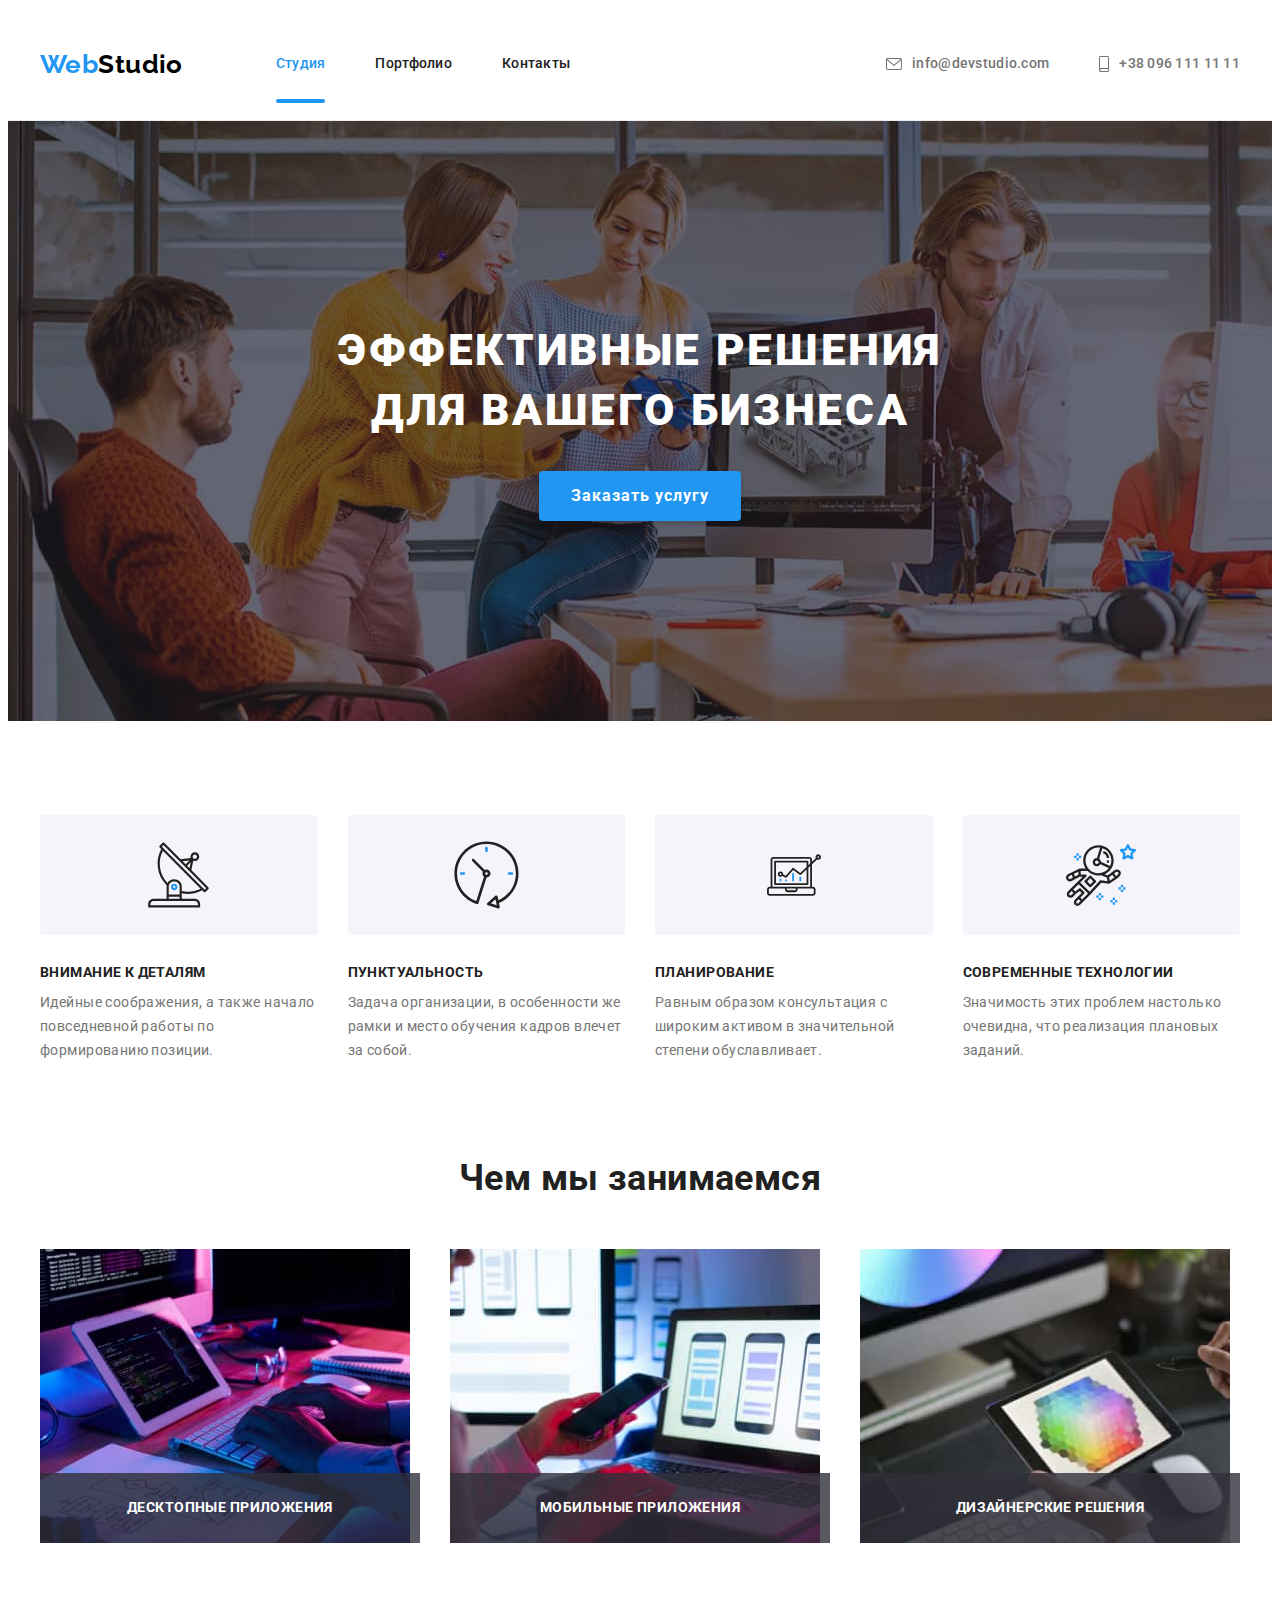
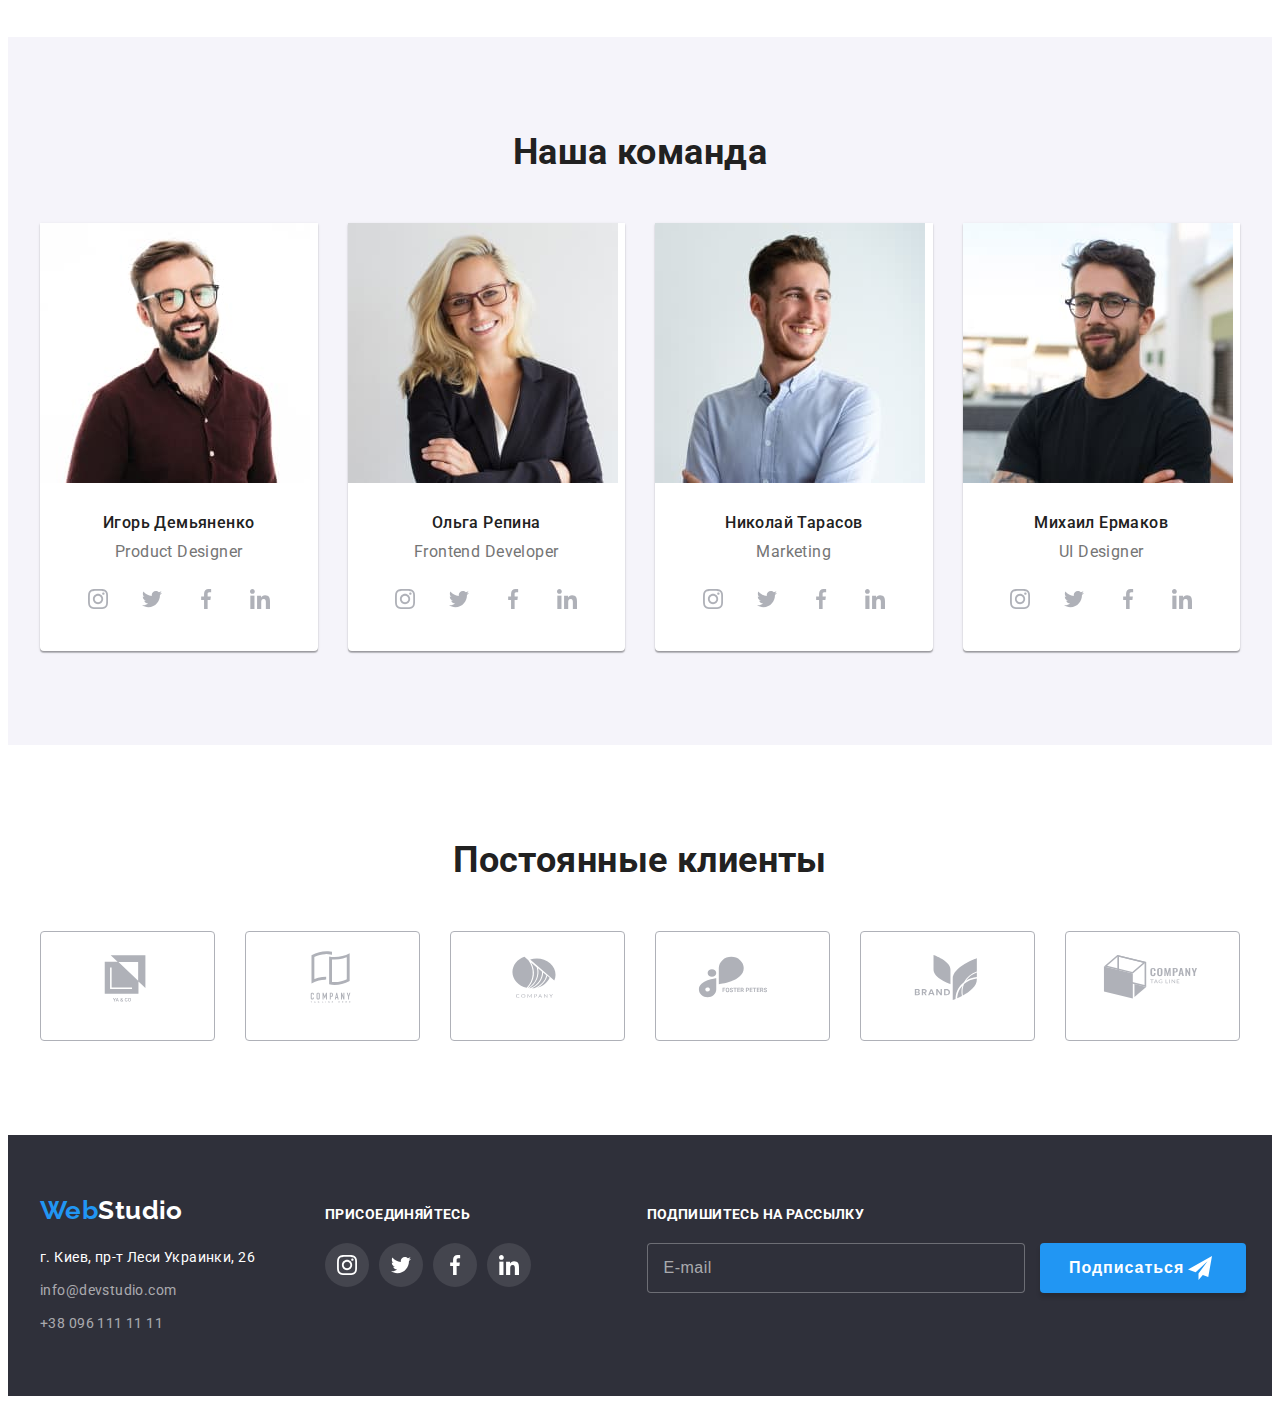
==== commit 8867cb91: "адаптив секції footer" ====
--- a/index.html
+++ b/index.html
@@ -429,7 +429,8 @@
     <!--FOOTER-->
     <footer class="footer">
         <div class="footer-container container">
-            <div class="footer-contacts-wrapper">
+            <div class="footer-wrapper">
+                <div class="footer-contacts-wrapper">
                 <a class="logo logo_theme_dark" href="index.html" lang="en"><span class="logo_prefix-color_blue">Web</span>Studio</a>
                 <address class="address-footer-contacts" id="contacts">
                     <ul class="footer-contacts">
@@ -446,8 +447,8 @@
                         </li>
                     </ul>
                 </address>
-            </div>
-            <div class="footer-socials-wrapper">
+                </div>
+                <div class="footer-socials-wrapper">
                 <p class="footer-socials-description">присоединяйтесь</p>
                 <ul class="footer-socials">
                     <li class="footer-socials__item">
@@ -479,6 +480,7 @@
                         </a>
                     </li>
                 </ul>
+                </div>
             </div>
             <div class="footer-form-wrapper">
                 <form class="footer-form">
--- a/css/main.min.css
+++ b/css/main.min.css
@@ -1 +1 @@
-:root{--primary-font-family: "Roboto", sans-serif;--secondary-font-family: "Raleway", sans-serif;--accent-color: #2196F3;--title-color: #FFFFFF;--subtitle-color: #212121;--description-color: #757575;--background-color: #2F303A}.visually-hidden{position:absolute;white-space:nowrap;width:1px;height:1px;overflow:hidden;border:0;padding:0;clip:rect(0 0 0 0);clip-path:inset(100%);margin:-1px}.footer-socials__link,.team__socials-link,.contact-form-checkbox-label{display:flex;justify-content:center;align-items:center}h1,h2,h3,p{margin-top:0;margin-bottom:0}ul,ol{margin-top:0;margin-bottom:0;padding-left:0;list-style:none}img{display:block;max-width:100%;height:auto}a{text-decoration:none}body{font-family:var(--primary-font-family);color:var(--subtitle-color);font-size:14px;letter-spacing:.03em;line-height:1.14}.container{width:100%;padding-left:15px;padding-right:15px}@media screen and (min-width: 480px){.container{width:480px;margin:0 auto}}@media screen and (min-width: 768px){.container{width:768px}}@media screen and (min-width: 1200px){.container{width:1200px}}@media screen and (max-width: 1199.98px){.section{padding-top:60px;padding-bottom:60px}}@media screen and (min-width: 1200px){.section{padding-top:94px;padding-bottom:94px}}.section_bg-color{background-color:#f5f4fa}.section_specific-pt{padding-top:0}.section_specific-pb{padding-bottom:50px}@media screen and (max-width: 1199.98px){.section__title{font-size:28px;font-weight:700;line-height:1.17;margin-bottom:30px;text-align:center}}@media screen and (min-width: 1200px){.section__title{font-size:36px;font-weight:700;line-height:1.17;margin-bottom:50px;text-align:center}}.logo{font-family:var(--secondary-font-family);font-size:26px;font-weight:700;line-height:1.19}.logo_prefix-color_blue{color:var(--accent-color)}.logo_theme_light{color:#000}.logo_theme_light:focus{color:#000}.logo_theme_dark{color:var(--title-color)}.logo_theme_dark:focus{color:var(--title-color)}@media screen and (max-width: 767.98px){.logo{display:flex;justify-content:center;font-size:24px;font-weight:700;line-height:1.17}}@media screen and (min-width: 768px){.logo-header-link{margin-right:88px}}@media screen and (min-width: 1200px){.logo-header-link{margin-right:93px}}.filters{display:flex;margin-top:-8px;margin-left:-8px;justify-content:center}.filters__item{margin-top:8px;margin-left:8px}.filters__btn{min-width:73px;padding:6px 22px;font-size:16px;font-weight:500;line-height:1.63;text-align:center;letter-spacing:.03em;cursor:pointer;background-color:#f5f4fa;border:none;border-radius:4px;transition:color 250ms cubic-bezier(0.4, 0, 0.2, 1),background-color 250ms cubic-bezier(0.4, 0, 0.2, 1),box-shadow 250ms cubic-bezier(0.4, 0, 0.2, 1)}.filters__btn:focus{font-size:16px;font-weight:500;line-height:1.63;text-align:center;letter-spacing:.03em;color:var(--title-color);background-color:var(--accent-color);box-shadow:0px 3px 1px rgba(0,0,0,.1),0px 1px 2px rgba(0,0,0,.08),0px 2px 2px rgba(0,0,0,.12);border-radius:4px}.filters__btn:hover{color:var(--title-color);background-color:var(--accent-color);box-shadow:0px 3px 1px rgba(0,0,0,.1),0px 1px 2px rgba(0,0,0,.08),0px 2px 2px rgba(0,0,0,.12)}.backdrop{position:fixed;top:0;left:0;width:100%;height:100%;background-color:rgba(0,0,0,.2);transition:opacity 250ms cubic-bezier(0.4, 0, 0.2, 1)}.backdrop.is-hidden{opacity:0;visibility:hidden;pointer-events:none}.modal{position:absolute;top:50%;left:50%;transform:translate(-50%, -50%);width:528px;height:580px;padding:40px;background-color:#fff}.modal-close-btn{position:absolute;top:8px;right:8px;display:flex;align-items:center;justify-content:center;background-color:rgba(0,0,0,0);border:1px solid rgba(0,0,0,.1);padding:0;width:30px;height:30px;border-radius:50%;cursor:pointer;transition:fill 250ms cubic-bezier(0.4, 0, 0.2, 1),outline-color 250ms}.modal-close-btn:hover{fill:var(--accent-color)}.modal-close-btn:focus{fill:var(--accent-color);outline-color:var(--accent-color)}.contact-form{display:flex;flex-direction:column}.contact-form-field{margin-bottom:10px}.contact-form-field-key{display:block;font-size:12px;font-weight:400;line-height:1.17;letter-spacing:.01em;color:#757575;margin-bottom:4px}.contact-form-description{font-size:20px;font-weight:700;line-height:1.15;text-align:center;letter-spacing:.03em;color:#212121;margin-bottom:12px}.contact-form-btn{align-self:center;min-width:200px;background-color:var(--accent-color);box-shadow:0px 4px 4px rgba(0,0,0,.15);border-radius:4px;padding:10px 55px;font-family:var(--primary-font-family);color:var(--title-color);cursor:pointer;font-size:16px;font-weight:700;line-height:1.88;letter-spacing:.06em;border-width:0;transition:background-color 250ms cubic-bezier(0.4, 0, 0.2, 1)}.contact-form-btn:hover{background:#188ce8}.contact-form-input{width:100%;height:40px;border:1px solid rgba(33,33,33,.2);border-radius:4px;padding-left:42px;transition:border-color 250ms cubic-bezier(0.4, 0, 0.2, 1)}.contact-form-input:focus{outline:none;border-color:var(--accent-color)}.contact-form-input-wrapper{position:relative;display:block}.contact-form-input-icon{position:absolute;top:50%;transform:translateY(-50%);left:12px;transition:fill 250ms cubic-bezier(0.4, 0, 0.2, 1)}.contact-form-input:focus+.contact-form-input-icon{fill:var(--accent-color)}.contact-form-messege{display:block;justify-content:center;width:100%;height:120px;border:1px solid rgba(33,33,33,.2);border-radius:4px;resize:none;padding:12px 16px;transition:border-color 250ms cubic-bezier(0.4, 0, 0.2, 1)}.contact-form-messege:focus{outline:none;border-color:var(--accent-color)}.contact-form-messege::placeholder{font-size:12px;font-weight:400;line-height:1.17;letter-spacing:.01em;color:rgba(117,117,117,.5)}.contact-form-messege-field{margin-bottom:20px}.contact-form-checkbox-label{font-weight:400;line-height:1.71;color:#757575;margin-bottom:30px}.contact-form-checkbox-label::before{content:"";display:block;width:16px;height:15px;margin-right:7px;cursor:pointer;background-image:url(../images/icons/checkbox-vector.svg)}.contact-form-checkbox:checked+.contact-form-checkbox-label::before{background-image:url(../images/icons/icon-check.svg)}.contact-form-checkbox:focus+.contact-form-checkbox-label::before{outline:2px solid rgba(33,150,243,.5)}.contact-form-policy-link{color:var(--accent-color)}.contact-form-policy-link:focus{outline-color:var(--accent-color)}@media screen and (max-width: 767.98px){.mobile-menu{position:fixed;top:0;left:0;width:100%;height:100%;background-color:#fff;box-shadow:0px 4px 8px rgba(0,0,0,.04),0px 2px 4px rgba(0,0,0,.08),0px 1px 3px rgba(0,0,0,.16);opacity:0;visibility:hidden;pointer-events:none;transition:opacity 250ms cubic-bezier(0.4, 0, 0.2, 1),visibility 250ms cubic-bezier(0.4, 0, 0.2, 1)}.mobile-menu-open-btn{border:none;background-color:rgba(0,0,0,0);padding:0}.mobile-menu.is-open{opacity:1;visibility:visible;pointer-events:auto}.mobile-menu__container{position:relative;padding-top:48px;padding-bottom:48px;padding-left:40px}.mobile-menu__close-btn{position:absolute;top:10px;right:15px;border:none;background-color:rgba(0,0,0,0);padding:0;line-height:0}.mobile-menu-list__item:not(:first-child){margin-top:32px}.mobile-menu-list__link{font-weight:500;font-size:40px;line-height:1.18;letter-spacing:.02em;color:#212121}}.menu{display:none}.header-contacts{display:none}.page-header{background-color:#fff;border-bottom:1px solid #ececec}.page-header__container{display:flex;align-items:center;justify-content:space-between;padding-top:16px;padding-bottom:16px}@media screen and (max-width: 767.98px){.page-header__container{max-height:60px}}@media screen and (min-width: 768px){.page-header__container{height:80px}.menu{display:flex}.header-contacts{display:block}.mobile-menu{display:none}.mobile-menu-open-btn{display:none}.header-container{display:flex;min-height:80px;justify-content:space-between;align-items:center}.navigation{display:flex;align-items:center;justify-content:space-between}.menu__link{padding-top:32px;padding-bottom:32px;font-weight:500;letter-spacing:.02em;color:var(--subtitle-color);transition:color 250ms cubic-bezier(0.4, 0, 0.2, 1)}.menu__link:hover,.menu__link:focus{color:var(--accent-color)}.menu__item:not(:last-child){margin-right:50px}.menu__link_active{position:relative;color:var(--accent-color)}.menu__link_active::after{position:absolute;content:"";background-color:var(--accent-color);border-radius:2px;width:100%;height:4px;bottom:0;left:0}.header-contacts__link{padding-top:21px;padding-bottom:21px;font-size:12px;font-weight:500;line-height:1.17;letter-spacing:.02em;color:var(--description-color);transition:color 250ms cubic-bezier(0.4, 0, 0.2, 1)}.header-contacts__link:hover,.header-contacts__link:focus{color:var(--accent-color)}.header-contacts__icon{fill:var(--description-color);margin-right:10px;transition:fill 250ms cubic-bezier(0.4, 0, 0.2, 1)}.header-contacts__link:hover .header-contacts__icon,.header-contacts__link:focus .header-contacts__icon{fill:var(--accent-color)}.icon-letter{width:14px;height:10px}.icon-phone{width:10px;height:14px}}@media screen and (min-width: 1200px){.header-contacts{display:flex}.header-contacts__link{display:flex;align-items:center}.header-contacts__item:not(:last-child){margin-right:50px}.header-contacts__link{padding-top:24px;padding-bottom:24px;font-size:14px;line-height:1.14}.icon-letter{width:16px;height:12px}.icon-phone{width:10px;height:16px}}.hero{background-color:#c4c4c4;padding-top:118px;padding-bottom:118px;background-size:cover}.hero__title{font-size:26px;font-weight:500;line-height:1.14;text-align:center;color:var(--title-color);letter-spacing:.06em;text-transform:uppercase;margin-bottom:30px}.hero__container{display:flex;flex-direction:column;align-items:center}.hero__modal-btn{min-width:200px;border:none;background:var(--accent-color);box-shadow:0px 4px 4px rgba(0,0,0,.15);border-radius:4px;padding:10px 32px;font-family:var(--primary-font-family);font-size:16px;font-weight:700;line-height:1.88;letter-spacing:.06em;color:var(--title-color);cursor:pointer;transition:background-color 250ms cubic-bezier(0.4, 0, 0.2, 1)}.hero__modal-btn:hover{background:#188ce8}@media screen and (max-width: 767.98px){.hero{max-height:400px;background-image:linear-gradient(rgba(47, 48, 58, 0.4), rgba(47, 48, 58, 0.4)),url("../images/hero/img-hero-mobile.jpg")}.hero__title{max-width:360px}}@media(max-width: 768px)and (min-device-pixel-ratio: 2),(max-width: 767px)and (min-resolution: 192dpi),(max-width: 767px)and (min-resolution: 2dppx){.hero{background-image:linear-gradient(rgba(47, 48, 58, 0.4), rgba(47, 48, 58, 0.4)),url("../images/hero/img-hero-mobile@2x.jpg")}}@media screen and (min-width: 768px){.hero{min-width:768px;background-image:linear-gradient(rgba(47, 48, 58, 0.4), rgba(47, 48, 58, 0.4)),url("../images/hero/img-hero-tablet.jpg")}.hero__title{max-width:360px;font-size:26px;font-weight:900;line-height:1.61}}@media(min-width: 768px)and (min-device-pixel-ratio: 2),(min-width: 768px)and (min-resolution: 192dpi),(min-width: 768px)and (min-resolution: 2dppx){.hero{background-image:linear-gradient(rgba(47, 48, 58, 0.4), rgba(47, 48, 58, 0.4)),url("../images/hero/img-hero-tablet@2x.jpg")}}@media screen and (min-width: 1200px){.hero{padding-top:200px;padding-bottom:200px;background-image:linear-gradient(rgba(47, 48, 58, 0.4), rgba(47, 48, 58, 0.4)),url("../images/hero/img-hero-desktop.jpg")}.hero__title{max-width:696px;font-size:44px;font-weight:900;line-height:1.36}}@media(min-width: 1200px)and (min-device-pixel-ratio: 2),(min-width: 1200px)and (min-resolution: 192dpi),(min-width: 1200px)and (min-resolution: 2dppx){.hero{background-image:linear-gradient(rgba(47, 48, 58, 0.4), rgba(47, 48, 58, 0.4)),url("../images/hero/img-hero-desktop@2x.jpg")}}@media screen and (max-width: 767.98px){.priorities__title{text-align:center}.priorities__item:not(:first-child){margin-top:30px}}@media screen and (min-width: 768px){.priorities{display:flex;flex-wrap:wrap;margin-top:-30px;margin-left:-30px}.priorities__item{flex-basis:calc((100% - 60px)/2);margin-left:30px;margin-top:30px}}@media screen and (min-width: 1200px){.priorities__item{flex-basis:calc((100% - 120px)/4);margin-left:30px;margin-top:30px}}.priorities__title{font-size:14px;font-weight:700;text-transform:uppercase;margin-bottom:10px;margin-top:30px}.priorities__description{line-height:1.71;color:var(--description-color)}.priorities__container{display:flex;background-color:#f5f4fa;border-radius:4px;height:120px;justify-content:center;align-items:center}@media screen and (max-width: 1199.98px){.section-employment{display:none}}@media screen and (min-width: 1200px){.employment{display:flex;flex-wrap:wrap;margin-top:-30px;margin-left:-30px}.employment__item{position:relative;margin-top:30px;margin-left:30px;flex-basis:calc((100% - 90px)/3)}.employment__overlay{position:absolute;width:100%;bottom:0;left:0;padding-top:27px;padding-bottom:27px;font-weight:700;text-align:center;text-transform:uppercase;color:var(--title-color);background-color:rgba(47,48,58,.8)}}@media screen and (max-width: 767.98px){.team{display:block}.team__item:not(:first-child){margin-top:30px}}@media screen and (min-width: 768px){.team{display:flex;flex-wrap:wrap;margin-top:-30px;margin-left:-30px}.team__item{margin-top:30px;margin-left:30px;flex-basis:calc((100% - 60px)/2)}}@media screen and (max-width: 1199.98px){.team__item{padding-bottom:24px}}@media screen and (min-width: 1200px){.team__item{margin-top:30px;margin-left:30px;flex-basis:calc((100% - 120px)/4)}}.team__item{background:var(--title-color);padding-bottom:30px;box-shadow:0px 1px 3px rgba(0,0,0,.12),0px 1px 1px rgba(0,0,0,.14),0px 2px 1px rgba(0,0,0,.2);border-radius:0px 0px 4px 4px}.team__container{padding-top:30px;background:var(--title-color)}.team__title{font-size:16px;font-weight:500;line-height:1.19;text-align:center}.team__description{font-size:16px;line-height:1.19;text-align:center;color:var(--description-color);margin-top:10px}.team__socials{display:flex;justify-content:center;margin-top:16px}.team__socials-icon{width:20px;height:20px;fill:#afb1b8;transition:fill 250ms cubic-bezier(0.4, 0, 0.2, 1)}.team__socials-link:hover .team__socials-icon,.team__socials-link:focus .team__socials-icon{fill:var(--title-color)}.team__socials-link{width:44px;height:44px;border-radius:50%;transition:background-color 250ms cubic-bezier(0.4, 0, 0.2, 1)}.team__socials-link:hover,.team__socials-link:focus{background-color:var(--accent-color)}.team__socials-item:not(:first-child){margin-left:10px}.clients__container{height:92px;border:1px solid #afb1b8;border-radius:4px;transition:border-color 250ms cubic-bezier(0.4, 0, 0.2, 1)}.clients__link:hover .clients__container{border-color:var(--accent-color)}.clients{display:flex;flex-wrap:wrap;margin-top:-30px;margin-left:-30px}.clients__item{margin-top:30px;margin-left:30px}@media screen and (max-width: 479.98px){.clients__container{display:flex;justify-content:center;align-items:center}.clients__item{flex-basis:calc(100% - 30px)}}@media screen and (min-width: 480px)and (max-width: 767.98px){.clients__container{min-width:210px;padding-top:16px;padding-left:52px}.clients__item{flex-basis:calc((100% - 60px)/2)}}@media screen and (min-width: 768px){.clients__item{flex-basis:calc((100% - 90px)/3)}.clients__container{padding-top:16px;padding-left:60px}}@media screen and (min-width: 1200px){.clients__item{flex-basis:calc((100% - 180px)/6)}.clients__container{padding-left:32px}}.clients__icon{width:106px;height:60px;fill:#afb1b8;transition:fill 250ms cubic-bezier(0.4, 0, 0.2, 1)}.clients__link:hover .clients__icon,.clients__link:focus .clients__icon{fill:var(--accent-color)}.footer{background:var(--background-color);padding-bottom:60px;padding-top:60px}@media screen and (max-width: 767.98px){.footer-container{display:flex;flex-direction:column;align-items:center}.footer-socials-wrapper{margin-top:60px}.footer-form-wrapper{margin-top:60px}}@media screen and (min-width: 768px){.footer-container{display:flex;align-items:flex-start}}@media screen and (min-width: 1200px){.footer-container{display:flex;justify-content:space-between;align-items:flex-start}}.address-footer-contacts{margin-top:20px}.footer-contacts__link{font-style:normal;font-weight:400;line-height:1.71;color:rgba(255,255,255,.6)}.footer-contacts__item:not(:first-child){margin-top:9px}.footer-contacts__link_font-color_white{color:var(--title-color)}.footer-contacts__link_font-color_white:focus{color:var(--title-color)}@media screen and (max-width: 767.98px){.footer-contacts{text-align:center}}.footer-socials-description{font-weight:700;text-transform:uppercase;color:var(--title-color)}@media screen and (max-width: 767.98px){.footer-socials-description{text-align:center}}@media screen and (min-width: 1200px){.footer-socials-description{margin-top:12px}}.footer-socials__icon{width:20px;height:20px;fill:var(--title-color)}.footer-socials__item:not(:first-child){margin-left:10px}.footer-socials{display:flex;margin-top:20px}.footer-socials__link{width:44px;height:44px;border-radius:50%;background-color:rgba(255,255,255,.1);transition:background-color 250ms cubic-bezier(0.4, 0, 0.2, 1)}.footer-socials__link:hover,.footer-socials__link:focus{background-color:var(--accent-color)}.footer-form__description{font-weight:700;text-transform:uppercase;color:#fff;margin-bottom:20px}.footer-form-input{border:1px solid rgba(255,255,255,.3);border-radius:4px;padding-top:14px;padding-bottom:14px;padding-left:16px;background-color:#2f303a;font-size:16px;font-weight:400;line-height:1.25;letter-spacing:.03em;color:#fff}.footer-form-input::placeholder{color:rgba(255,255,255,.6)}.footer-form-btn{min-width:200px;padding:10px 62px 10px 29px;background:var(--accent-color);box-shadow:0px 4px 4px rgba(0,0,0,.15);border-radius:4px;font-size:16px;font-weight:700;line-height:1.88;letter-spacing:.06em;color:#fff;border-width:0;cursor:pointer;transition:background-color 250ms cubic-bezier(0.4, 0, 0.2, 1)}.footer-form-btn:hover{background:#188ce8}.footer-btn-wrapper{display:inline-block;position:relative;width:200px}.footer-form-send-icon{position:absolute;top:50%;right:28px;transform:translateY(-50%)}@media screen and (max-width: 767.98px){.footer-form__description{text-align:center}.footer-btn-wrapper{margin-top:20px;top:50%;left:50%;transform:translate(-50%)}.footer-form-wrapper{width:100%}.footer-form-input{width:100%}}@media screen and (min-width: 1200px){.footer-form__description{margin-top:12px}.footer-form-input{width:358px}.footer-btn-wrapper{margin-left:12px}}.portfolio{display:flex;flex-wrap:wrap;margin-left:-30px;margin-top:-30px}.portfolio__item{margin-left:30px;margin-top:30px;flex-basis:calc((100% - 90px)/3);cursor:pointer;transition:box-shadow 250ms cubic-bezier(0.4, 0, 0.2, 1)}.portfolio__item:hover{box-shadow:0px 1px 1px rgba(0,0,0,.12),0px 4px 4px rgba(0,0,0,.06),1px 4px 6px rgba(0,0,0,.16)}.portfolio__container{padding:20px 24px;border:1px solid #eee;border-top:none}.portfolio__title{font-size:18px;font-weight:700;line-height:2;letter-spacing:.06em;color:var(--subtitle-color);margin-bottom:4px}.portfolio__description{font-size:16px;line-height:1.88;letter-spacing:.03em;color:var(--description-color)}.portfolio__wrapper{position:relative;overflow:hidden}.portfolio__overlay{position:absolute;top:0;left:0;width:100%;height:100%;padding:63px 24px;background-color:rgba(33,150,243,.9);font-size:18px;font-weight:400;line-height:1.56;color:#fff;overflow:auto;transform:translateY(100%);transition:transform 250ms cubic-bezier(0.4, 0, 0.2, 1)}.portfolio__link:hover .portfolio__overlay,.portfolio__link:focus .portfolio__overlay{transform:translateY(0%)}/*# sourceMappingURL=main.min.css.map */+:root{--primary-font-family: "Roboto", sans-serif;--secondary-font-family: "Raleway", sans-serif;--accent-color: #2196F3;--title-color: #FFFFFF;--subtitle-color: #212121;--description-color: #757575;--background-color: #2F303A}.visually-hidden{position:absolute;white-space:nowrap;width:1px;height:1px;overflow:hidden;border:0;padding:0;clip:rect(0 0 0 0);clip-path:inset(100%);margin:-1px}.footer-socials__link,.team__socials-link,.contact-form-checkbox-label{display:flex;justify-content:center;align-items:center}h1,h2,h3,p{margin-top:0;margin-bottom:0}ul,ol{margin-top:0;margin-bottom:0;padding-left:0;list-style:none}img{display:block;max-width:100%;height:auto}a{text-decoration:none}body{font-family:var(--primary-font-family);color:var(--subtitle-color);font-size:14px;letter-spacing:.03em;line-height:1.14}.container{width:100%;padding-left:15px;padding-right:15px}@media screen and (min-width: 480px){.container{width:480px;margin:0 auto}}@media screen and (min-width: 768px){.container{width:768px}}@media screen and (min-width: 1200px){.container{width:1200px}}@media screen and (max-width: 1199.98px){.section{padding-top:60px;padding-bottom:60px}}@media screen and (min-width: 1200px){.section{padding-top:94px;padding-bottom:94px}}.section_bg-color{background-color:#f5f4fa}.section_specific-pt{padding-top:0}.section_specific-pb{padding-bottom:50px}@media screen and (max-width: 1199.98px){.section__title{font-size:28px;font-weight:700;line-height:1.17;margin-bottom:30px;text-align:center}}@media screen and (min-width: 1200px){.section__title{font-size:36px;font-weight:700;line-height:1.17;margin-bottom:50px;text-align:center}}.logo{font-family:var(--secondary-font-family);font-size:26px;font-weight:700;line-height:1.19}.logo_prefix-color_blue{color:var(--accent-color)}.logo_theme_light{color:#000}.logo_theme_light:focus{color:#000}.logo_theme_dark{color:var(--title-color)}.logo_theme_dark:focus{color:var(--title-color)}@media screen and (max-width: 1199.98px){.logo{display:flex;justify-content:center;font-size:24px;font-weight:700;line-height:1.17}}@media screen and (min-width: 768px){.logo-header-link{margin-right:88px}}@media screen and (min-width: 1200px){.logo-header-link{margin-right:93px}}.filters{display:flex;margin-top:-8px;margin-left:-8px;justify-content:center}.filters__item{margin-top:8px;margin-left:8px}.filters__btn{min-width:73px;padding:6px 22px;font-size:16px;font-weight:500;line-height:1.63;text-align:center;letter-spacing:.03em;cursor:pointer;background-color:#f5f4fa;border:none;border-radius:4px;transition:color 250ms cubic-bezier(0.4, 0, 0.2, 1),background-color 250ms cubic-bezier(0.4, 0, 0.2, 1),box-shadow 250ms cubic-bezier(0.4, 0, 0.2, 1)}.filters__btn:focus{font-size:16px;font-weight:500;line-height:1.63;text-align:center;letter-spacing:.03em;color:var(--title-color);background-color:var(--accent-color);box-shadow:0px 3px 1px rgba(0,0,0,.1),0px 1px 2px rgba(0,0,0,.08),0px 2px 2px rgba(0,0,0,.12);border-radius:4px}.filters__btn:hover{color:var(--title-color);background-color:var(--accent-color);box-shadow:0px 3px 1px rgba(0,0,0,.1),0px 1px 2px rgba(0,0,0,.08),0px 2px 2px rgba(0,0,0,.12)}.backdrop{position:fixed;top:0;left:0;width:100%;height:100%;background-color:rgba(0,0,0,.2);transition:opacity 250ms cubic-bezier(0.4, 0, 0.2, 1)}.backdrop.is-hidden{opacity:0;visibility:hidden;pointer-events:none}.modal{position:absolute;top:50%;left:50%;transform:translate(-50%, -50%);width:528px;height:580px;padding:40px;background-color:#fff}.modal-close-btn{position:absolute;top:8px;right:8px;display:flex;align-items:center;justify-content:center;background-color:rgba(0,0,0,0);border:1px solid rgba(0,0,0,.1);padding:0;width:30px;height:30px;border-radius:50%;cursor:pointer;transition:fill 250ms cubic-bezier(0.4, 0, 0.2, 1),outline-color 250ms}.modal-close-btn:hover{fill:var(--accent-color)}.modal-close-btn:focus{fill:var(--accent-color);outline-color:var(--accent-color)}.contact-form{display:flex;flex-direction:column}.contact-form-field{margin-bottom:10px}.contact-form-field-key{display:block;font-size:12px;font-weight:400;line-height:1.17;letter-spacing:.01em;color:#757575;margin-bottom:4px}.contact-form-description{font-size:20px;font-weight:700;line-height:1.15;text-align:center;letter-spacing:.03em;color:#212121;margin-bottom:12px}.contact-form-btn{align-self:center;min-width:200px;background-color:var(--accent-color);box-shadow:0px 4px 4px rgba(0,0,0,.15);border-radius:4px;padding:10px 55px;font-family:var(--primary-font-family);color:var(--title-color);cursor:pointer;font-size:16px;font-weight:700;line-height:1.88;letter-spacing:.06em;border-width:0;transition:background-color 250ms cubic-bezier(0.4, 0, 0.2, 1)}.contact-form-btn:hover{background:#188ce8}.contact-form-input{width:100%;height:40px;border:1px solid rgba(33,33,33,.2);border-radius:4px;padding-left:42px;transition:border-color 250ms cubic-bezier(0.4, 0, 0.2, 1)}.contact-form-input:focus{outline:none;border-color:var(--accent-color)}.contact-form-input-wrapper{position:relative;display:block}.contact-form-input-icon{position:absolute;top:50%;transform:translateY(-50%);left:12px;transition:fill 250ms cubic-bezier(0.4, 0, 0.2, 1)}.contact-form-input:focus+.contact-form-input-icon{fill:var(--accent-color)}.contact-form-messege{display:block;justify-content:center;width:100%;height:120px;border:1px solid rgba(33,33,33,.2);border-radius:4px;resize:none;padding:12px 16px;transition:border-color 250ms cubic-bezier(0.4, 0, 0.2, 1)}.contact-form-messege:focus{outline:none;border-color:var(--accent-color)}.contact-form-messege::placeholder{font-size:12px;font-weight:400;line-height:1.17;letter-spacing:.01em;color:rgba(117,117,117,.5)}.contact-form-messege-field{margin-bottom:20px}.contact-form-checkbox-label{font-weight:400;line-height:1.71;color:#757575;margin-bottom:30px}.contact-form-checkbox-label::before{content:"";display:block;width:16px;height:15px;margin-right:7px;cursor:pointer;background-image:url(../images/icons/checkbox-vector.svg)}.contact-form-checkbox:checked+.contact-form-checkbox-label::before{background-image:url(../images/icons/icon-check.svg)}.contact-form-checkbox:focus+.contact-form-checkbox-label::before{outline:2px solid rgba(33,150,243,.5)}.contact-form-policy-link{color:var(--accent-color)}.contact-form-policy-link:focus{outline-color:var(--accent-color)}@media screen and (max-width: 767.98px){.mobile-menu{position:fixed;top:0;left:0;width:100%;height:100%;background-color:#fff;box-shadow:0px 4px 8px rgba(0,0,0,.04),0px 2px 4px rgba(0,0,0,.08),0px 1px 3px rgba(0,0,0,.16);opacity:0;visibility:hidden;pointer-events:none;transition:opacity 250ms cubic-bezier(0.4, 0, 0.2, 1),visibility 250ms cubic-bezier(0.4, 0, 0.2, 1)}.mobile-menu-open-btn{border:none;background-color:rgba(0,0,0,0);padding:0}.mobile-menu.is-open{opacity:1;visibility:visible;pointer-events:auto}.mobile-menu__container{position:relative;padding-top:48px;padding-bottom:48px;padding-left:40px}.mobile-menu__close-btn{position:absolute;top:10px;right:15px;border:none;background-color:rgba(0,0,0,0);padding:0;line-height:0}.mobile-menu-list__item:not(:first-child){margin-top:32px}.mobile-menu-list__link{font-weight:500;font-size:40px;line-height:1.18;letter-spacing:.02em;color:#212121}}.menu{display:none}.header-contacts{display:none}.page-header{background-color:#fff;border-bottom:1px solid #ececec}.page-header__container{display:flex;align-items:center;justify-content:space-between;padding-top:16px;padding-bottom:16px}@media screen and (max-width: 767.98px){.page-header__container{max-height:60px}}@media screen and (min-width: 768px){.page-header__container{height:80px}.menu{display:flex}.header-contacts{display:block}.mobile-menu{display:none}.mobile-menu-open-btn{display:none}.header-container{display:flex;min-height:80px;justify-content:space-between;align-items:center}.navigation{display:flex;align-items:center;justify-content:space-between}.menu__link{padding-top:32px;padding-bottom:32px;font-weight:500;letter-spacing:.02em;color:var(--subtitle-color);transition:color 250ms cubic-bezier(0.4, 0, 0.2, 1)}.menu__link:hover,.menu__link:focus{color:var(--accent-color)}.menu__item:not(:last-child){margin-right:50px}.menu__link_active{position:relative;color:var(--accent-color)}.menu__link_active::after{position:absolute;content:"";background-color:var(--accent-color);border-radius:2px;width:100%;height:4px;bottom:0;left:0}.header-contacts__link{padding-top:21px;padding-bottom:21px;font-size:12px;font-weight:500;line-height:1.17;letter-spacing:.02em;color:var(--description-color);transition:color 250ms cubic-bezier(0.4, 0, 0.2, 1)}.header-contacts__link:hover,.header-contacts__link:focus{color:var(--accent-color)}.header-contacts__icon{fill:var(--description-color);margin-right:10px;transition:fill 250ms cubic-bezier(0.4, 0, 0.2, 1)}.header-contacts__link:hover .header-contacts__icon,.header-contacts__link:focus .header-contacts__icon{fill:var(--accent-color)}.icon-letter{width:14px;height:10px}.icon-phone{width:10px;height:14px}}@media screen and (min-width: 1200px){.header-contacts{display:flex}.header-contacts__link{display:flex;align-items:center}.header-contacts__item:not(:last-child){margin-right:50px}.header-contacts__link{padding-top:24px;padding-bottom:24px;font-size:14px;line-height:1.14}.icon-letter{width:16px;height:12px}.icon-phone{width:10px;height:16px}}.hero{background-color:#c4c4c4;padding-top:118px;padding-bottom:118px;background-size:cover}.hero__title{font-size:26px;font-weight:500;line-height:1.14;text-align:center;color:var(--title-color);letter-spacing:.06em;text-transform:uppercase;margin-bottom:30px}.hero__container{display:flex;flex-direction:column;align-items:center}.hero__modal-btn{min-width:200px;border:none;background:var(--accent-color);box-shadow:0px 4px 4px rgba(0,0,0,.15);border-radius:4px;padding:10px 32px;font-family:var(--primary-font-family);font-size:16px;font-weight:700;line-height:1.88;letter-spacing:.06em;color:var(--title-color);cursor:pointer;transition:background-color 250ms cubic-bezier(0.4, 0, 0.2, 1)}.hero__modal-btn:hover{background:#188ce8}@media screen and (max-width: 767.98px){.hero{max-height:400px;background-image:linear-gradient(rgba(47, 48, 58, 0.4), rgba(47, 48, 58, 0.4)),url("../images/hero/img-hero-mobile.jpg")}.hero__title{max-width:360px}}@media(max-width: 768px)and (min-device-pixel-ratio: 2),(max-width: 767px)and (min-resolution: 192dpi),(max-width: 767px)and (min-resolution: 2dppx){.hero{background-image:linear-gradient(rgba(47, 48, 58, 0.4), rgba(47, 48, 58, 0.4)),url("../images/hero/img-hero-mobile@2x.jpg")}}@media screen and (min-width: 768px){.hero{min-width:768px;background-image:linear-gradient(rgba(47, 48, 58, 0.4), rgba(47, 48, 58, 0.4)),url("../images/hero/img-hero-tablet.jpg")}.hero__title{max-width:360px;font-size:26px;font-weight:900;line-height:1.61}}@media(min-width: 768px)and (min-device-pixel-ratio: 2),(min-width: 768px)and (min-resolution: 192dpi),(min-width: 768px)and (min-resolution: 2dppx){.hero{background-image:linear-gradient(rgba(47, 48, 58, 0.4), rgba(47, 48, 58, 0.4)),url("../images/hero/img-hero-tablet@2x.jpg")}}@media screen and (min-width: 1200px){.hero{padding-top:200px;padding-bottom:200px;background-image:linear-gradient(rgba(47, 48, 58, 0.4), rgba(47, 48, 58, 0.4)),url("../images/hero/img-hero-desktop.jpg")}.hero__title{max-width:696px;font-size:44px;font-weight:900;line-height:1.36}}@media(min-width: 1200px)and (min-device-pixel-ratio: 2),(min-width: 1200px)and (min-resolution: 192dpi),(min-width: 1200px)and (min-resolution: 2dppx){.hero{background-image:linear-gradient(rgba(47, 48, 58, 0.4), rgba(47, 48, 58, 0.4)),url("../images/hero/img-hero-desktop@2x.jpg")}}@media screen and (max-width: 767.98px){.priorities__title{text-align:center}.priorities__item:not(:first-child){margin-top:30px}}@media screen and (min-width: 768px){.priorities{display:flex;flex-wrap:wrap;margin-top:-30px;margin-left:-30px}.priorities__item{flex-basis:calc((100% - 60px)/2);margin-left:30px;margin-top:30px}}@media screen and (min-width: 1200px){.priorities__item{flex-basis:calc((100% - 120px)/4);margin-left:30px;margin-top:30px}}.priorities__title{font-size:14px;font-weight:700;text-transform:uppercase;margin-bottom:10px;margin-top:30px}.priorities__description{line-height:1.71;color:var(--description-color)}.priorities__container{display:flex;background-color:#f5f4fa;border-radius:4px;height:120px;justify-content:center;align-items:center}@media screen and (max-width: 1199.98px){.section-employment{display:none}}@media screen and (min-width: 1200px){.employment{display:flex;flex-wrap:wrap;margin-top:-30px;margin-left:-30px}.employment__item{position:relative;margin-top:30px;margin-left:30px;flex-basis:calc((100% - 90px)/3)}.employment__overlay{position:absolute;width:100%;bottom:0;left:0;padding-top:27px;padding-bottom:27px;font-weight:700;text-align:center;text-transform:uppercase;color:var(--title-color);background-color:rgba(47,48,58,.8)}}@media screen and (max-width: 767.98px){.team{display:block}.team__item:not(:first-child){margin-top:30px}}@media screen and (min-width: 768px){.team{display:flex;flex-wrap:wrap;margin-top:-30px;margin-left:-30px}.team__item{margin-top:30px;margin-left:30px;flex-basis:calc((100% - 60px)/2)}}@media screen and (max-width: 1199.98px){.team__item{padding-bottom:24px}}@media screen and (min-width: 1200px){.team__item{margin-top:30px;margin-left:30px;flex-basis:calc((100% - 120px)/4)}}.team__item{background:var(--title-color);padding-bottom:30px;box-shadow:0px 1px 3px rgba(0,0,0,.12),0px 1px 1px rgba(0,0,0,.14),0px 2px 1px rgba(0,0,0,.2);border-radius:0px 0px 4px 4px}.team__container{padding-top:30px;background:var(--title-color)}.team__title{font-size:16px;font-weight:500;line-height:1.19;text-align:center}.team__description{font-size:16px;line-height:1.19;text-align:center;color:var(--description-color);margin-top:10px}.team__socials{display:flex;justify-content:center;margin-top:16px}.team__socials-icon{width:20px;height:20px;fill:#afb1b8;transition:fill 250ms cubic-bezier(0.4, 0, 0.2, 1)}.team__socials-link:hover .team__socials-icon,.team__socials-link:focus .team__socials-icon{fill:var(--title-color)}.team__socials-link{width:44px;height:44px;border-radius:50%;transition:background-color 250ms cubic-bezier(0.4, 0, 0.2, 1)}.team__socials-link:hover,.team__socials-link:focus{background-color:var(--accent-color)}.team__socials-item:not(:first-child){margin-left:10px}.clients__container{height:92px;border:1px solid #afb1b8;border-radius:4px;transition:border-color 250ms cubic-bezier(0.4, 0, 0.2, 1)}.clients__link:hover .clients__container{border-color:var(--accent-color)}.clients{display:flex;flex-wrap:wrap;margin-top:-30px;margin-left:-30px}.clients__item{margin-top:30px;margin-left:30px}@media screen and (max-width: 479.98px){.clients__container{display:flex;justify-content:center;align-items:center}.clients__item{flex-basis:calc(100% - 30px)}}@media screen and (min-width: 480px)and (max-width: 767.98px){.clients__container{min-width:210px;padding-top:16px;padding-left:52px}.clients__item{flex-basis:calc((100% - 60px)/2)}}@media screen and (min-width: 768px){.clients__item{flex-basis:calc((100% - 90px)/3)}.clients__container{padding-top:16px;padding-left:60px}}@media screen and (min-width: 1200px){.clients__item{flex-basis:calc((100% - 180px)/6)}.clients__container{padding-left:32px}}.clients__icon{width:106px;height:60px;fill:#afb1b8;transition:fill 250ms cubic-bezier(0.4, 0, 0.2, 1)}.clients__link:hover .clients__icon,.clients__link:focus .clients__icon{fill:var(--accent-color)}.footer{background:var(--background-color);padding-bottom:60px;padding-top:60px}@media screen and (max-width: 767.98px){.footer-container{display:flex;flex-direction:column;align-items:center}}@media screen and (min-width: 768px)and (max-width: 1199.98px){.footer-wrapper{display:flex;flex-wrap:nowrap;justify-content:space-between;padding-left:60px;padding-right:75px}}@media screen and (min-width: 1200px){.footer-container{display:flex;justify-content:space-between;align-items:flex-start}.footer-wrapper{display:flex}}.address-footer-contacts{margin-top:20px}.footer-contacts__link{font-style:normal;font-weight:400;line-height:1.71;color:rgba(255,255,255,.6)}.footer-contacts__item:not(:first-child){margin-top:9px}.footer-contacts__link_font-color_white{color:var(--title-color)}.footer-contacts__link_font-color_white:focus{color:var(--title-color)}@media screen and (max-width: 1199.98px){.footer-contacts{text-align:center}}.footer-socials-description{font-weight:700;text-transform:uppercase;color:var(--title-color)}@media screen and (max-width: 1199.98px){.footer-socials-description{text-align:center}}.footer-socials__icon{width:20px;height:20px;fill:var(--title-color)}.footer-socials__item:not(:first-child){margin-left:10px}.footer-socials{display:flex;margin-top:20px}.footer-socials__link{width:44px;height:44px;border-radius:50%;background-color:rgba(255,255,255,.1);transition:background-color 250ms cubic-bezier(0.4, 0, 0.2, 1)}.footer-socials__link:hover,.footer-socials__link:focus{background-color:var(--accent-color)}@media screen and (min-width: 768px)and (max-width: 1199.98px){.footer-socials-wrapper{padding-top:5px}}@media screen and (min-width: 1200px){.footer-socials-wrapper{padding-left:70px;padding-top:12px}}.footer-form__description{font-weight:700;text-transform:uppercase;color:#fff;margin-bottom:20px}.footer-form-input{border:1px solid rgba(255,255,255,.3);border-radius:4px;padding-top:14px;padding-bottom:14px;padding-left:16px;background-color:#2f303a;font-size:16px;font-weight:400;line-height:1.25;letter-spacing:.03em;color:#fff}.footer-form-input::placeholder{color:rgba(255,255,255,.6)}.footer-form-btn{min-width:200px;padding:10px 62px 10px 29px;background:var(--accent-color);box-shadow:0px 4px 4px rgba(0,0,0,.15);border-radius:4px;font-size:16px;font-weight:700;line-height:1.88;letter-spacing:.06em;color:#fff;border-width:0;cursor:pointer;transition:background-color 250ms cubic-bezier(0.4, 0, 0.2, 1)}.footer-form-btn:hover{background:#188ce8}.footer-btn-wrapper{display:inline-block;position:relative;width:200px}.footer-form-send-icon{position:absolute;top:50%;right:28px;transform:translateY(-50%)}@media screen and (max-width: 767.98px){.footer-form__description{text-align:center}.footer-btn-wrapper{margin-top:20px;top:50%;left:50%;transform:translate(-50%)}.footer-form-wrapper{width:100%}.footer-form-input{width:100%}.footer-socials-wrapper{padding-top:60px}.footer-form-wrapper{padding-top:60px}}@media screen and (min-width: 767px)and (max-width: 1199.98px){.footer-form{display:flex;flex-direction:column;align-items:center}.footer-form-wrapper{padding-top:60px;padding-left:7px}.footer-form-input{width:450px}.footer-btn-wrapper{margin-top:20px}}@media screen and (min-width: 1200px){.footer-form-wrapper{padding-top:12px}.footer-form-input{width:358px}.footer-btn-wrapper{margin-left:12px}}.portfolio{display:flex;flex-wrap:wrap;margin-left:-30px;margin-top:-30px}.portfolio__item{margin-left:30px;margin-top:30px;flex-basis:calc((100% - 90px)/3);cursor:pointer;transition:box-shadow 250ms cubic-bezier(0.4, 0, 0.2, 1)}.portfolio__item:hover{box-shadow:0px 1px 1px rgba(0,0,0,.12),0px 4px 4px rgba(0,0,0,.06),1px 4px 6px rgba(0,0,0,.16)}.portfolio__container{padding:20px 24px;border:1px solid #eee;border-top:none}.portfolio__title{font-size:18px;font-weight:700;line-height:2;letter-spacing:.06em;color:var(--subtitle-color);margin-bottom:4px}.portfolio__description{font-size:16px;line-height:1.88;letter-spacing:.03em;color:var(--description-color)}.portfolio__wrapper{position:relative;overflow:hidden}.portfolio__overlay{position:absolute;top:0;left:0;width:100%;height:100%;padding:63px 24px;background-color:rgba(33,150,243,.9);font-size:18px;font-weight:400;line-height:1.56;color:#fff;overflow:auto;transform:translateY(100%);transition:transform 250ms cubic-bezier(0.4, 0, 0.2, 1)}.portfolio__link:hover .portfolio__overlay,.portfolio__link:focus .portfolio__overlay{transform:translateY(0%)}/*# sourceMappingURL=main.min.css.map */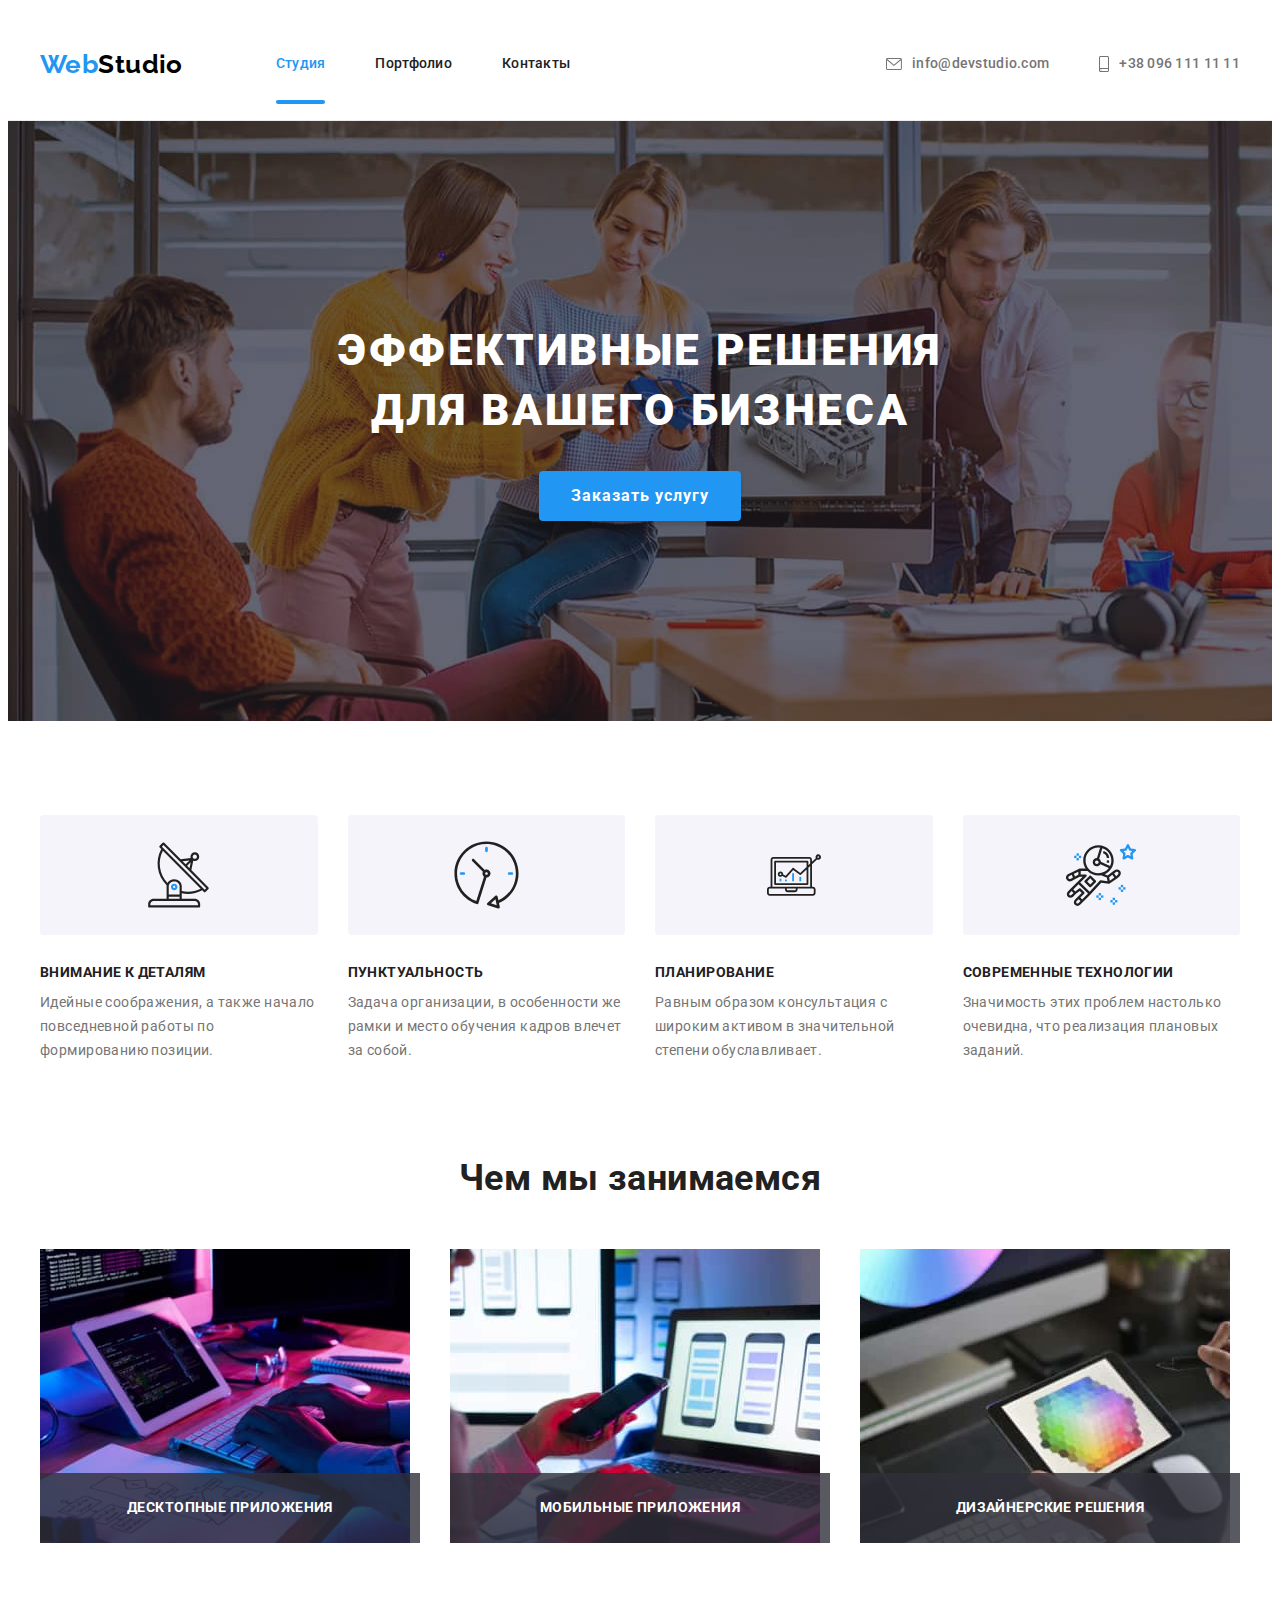
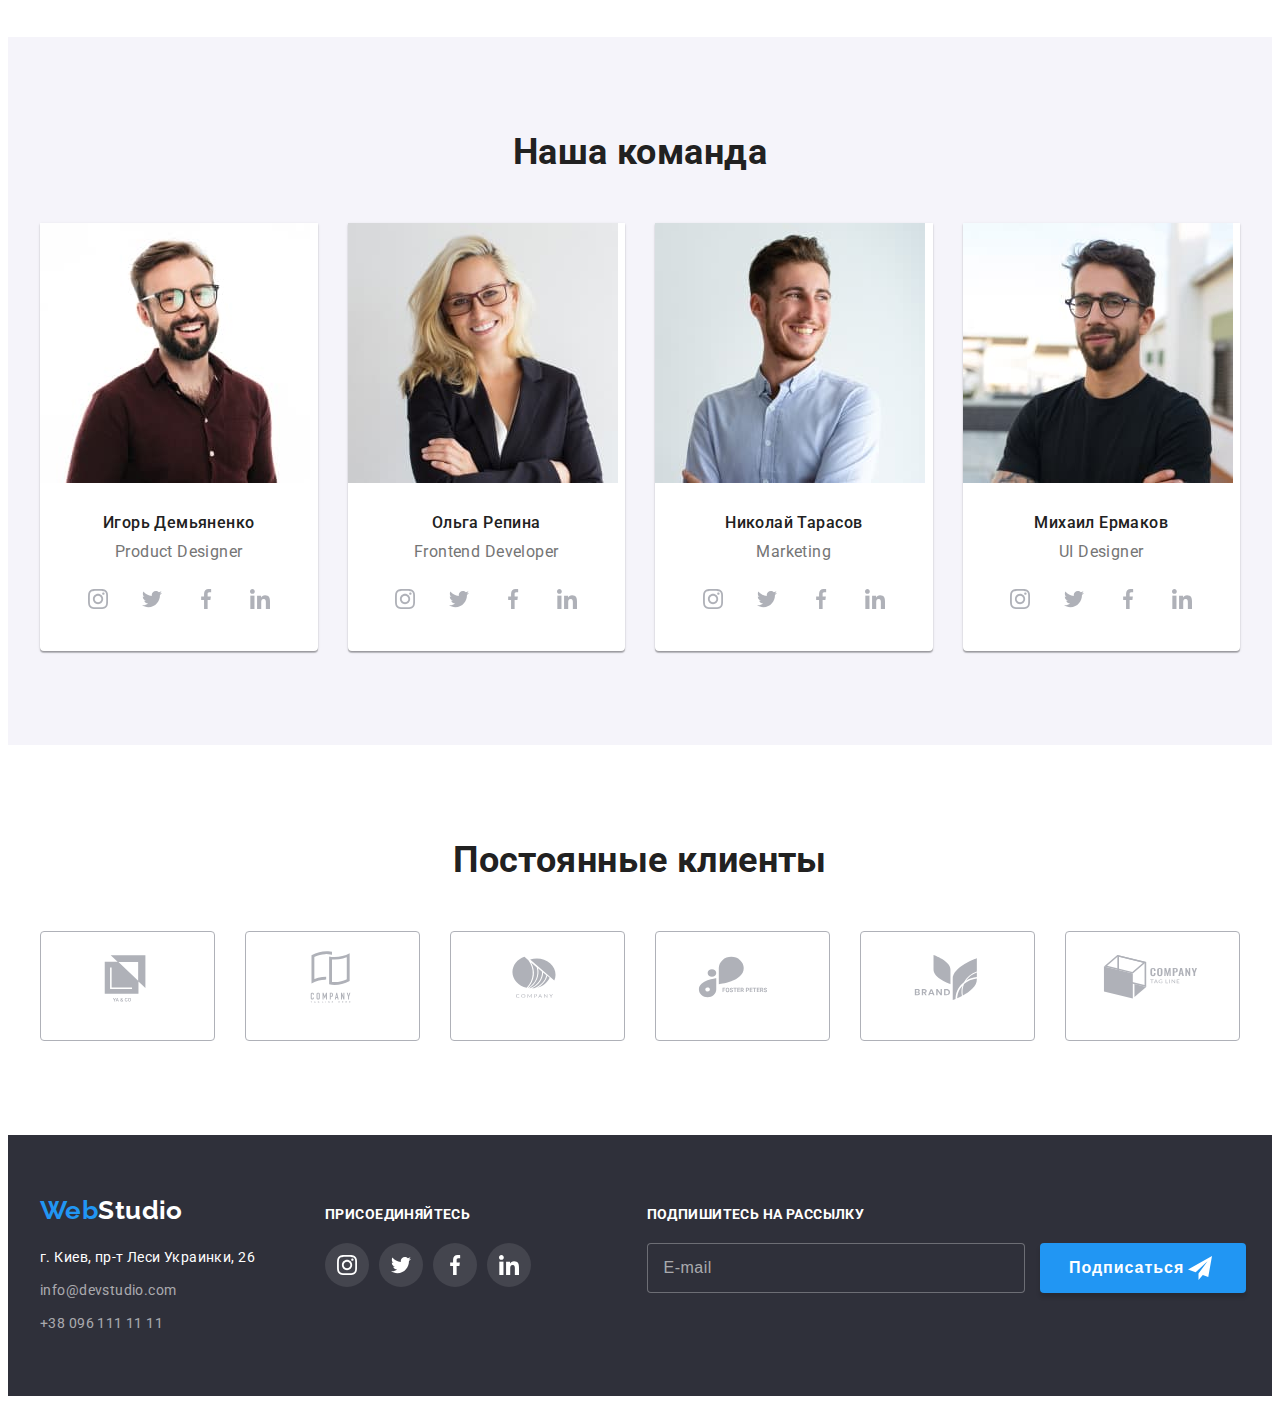
==== commit 51e217af: "робота з модифікаторами, редагування css" ====
--- a/index.html
+++ b/index.html
@@ -65,17 +65,35 @@
                     </svg>
                 </button>
                 <!--Навігація меню для мобільної версії-->
-                <ul class="mobile-menu-list">
-                    <li class="mobile-menu-list__item">
-                        <a href="" class="mobile-menu-list__link">Студия</a>
-                    </li>
-                    <li class="mobile-menu-list__item">
-                        <a href="" class="mobile-menu-list__link">Портфолио</a>
-                    </li>
-                    <li class="mobile-menu-list__item">
-                        <a href="" class="mobile-menu-list__link">Контакты</a>
-                    </li>
-                </ul>
+                <div class="mobile-menu__navigation">
+                    <ul class="mobile-menu__list">
+                        <li class="mobile-menu__list-item">
+                            <a href="index.html" class="mobile-menu__list-link">Студия</a>
+                        </li>
+                        <li class="mobile-menu__list-item">
+                            <a href="portfolio.html" class="mobile-menu__list-link">Портфолио</a>
+                        </li>
+                        <li class="mobile-menu__list-item">
+                            <a href="#contacts" class="mobile-menu__list-link">Контакты</a>
+                        </li>
+                    </ul>
+                </div> 
+                <div class="mobile-menu__contacts-container">
+                    <ul class="mobile-menu__contacts-list">
+                        <li class="mobile-menu__contacts-list-item">
+                            <a href="tel:+380961111111" class="mobile-menu__contacts-link mobile-menu__phone-link">+38 096 111 11 11</a>
+                        </li>
+                        <li class="mobile-menu__contacts-list-item">
+                            <a  href="mailto:info@devstudio.com" class="mobile-menu__contacts-link mobile-menu__email-link" lang="en">info@devstudio.com</a>
+                        </li>
+                    </ul>
+                    <ul class="mobile-menu__socials-list">
+                        <li class="mobile-menu__socials-item"><a href="" class="mobile-menu__socials-link">Instagram</a></li>
+                        <li class="mobile-menu__socials-item"><a href="" class="mobile-menu__socials-link">Twitter</a></li>
+                        <li class="mobile-menu__socials-item"><a href="" class="mobile-menu__socials-link">Facebook</a></li>
+                        <li class="mobile-menu__socials-item"><a href="" class="mobile-menu__socials-link">LinkedIn</a></li>
+                    </ul>
+                </div>
             </div>
         </div>
    </header>
@@ -132,7 +150,7 @@
         </div>
     </section>
     <!--СЕКЦІЯ ЧИМ МИ ЗАЙМАЄМОСЯ-->
-    <section class="section section-employment section_specific-pt">
+    <section class="section section-employment section--specific-pt">
         <div class="container">
             <h2 class="section__title">Чем мы занимаемся</h2>
             <ul class="employment">
@@ -152,7 +170,7 @@
         </div>
     </section>
     <!--СЕКЦІЯ НАША КОМАНДА-->
-    <section class="section section_bg-color">
+    <section class="section section--specific-bg">
         <div class="container">
             <h2 class="section__title">Наша команда</h2>
             <ul class="team">
@@ -177,29 +195,29 @@
                         <p class="team__description" lang="en">Product Designer</p>
                         <ul class="team__socials">
                             <li class="team__socials-item">
-                                <a href="" class="team__socials-link">
-                                    <svg class="team__socials-icon">
+                                <a href="" class="socials-link">
+                                    <svg class="socials-icon socials-icon--light-theme">
                                         <use href="./images/icons/sprite.svg#icon-instagram"></use>
                                     </svg>
                                 </a>
                             </li>
                             <li class="team__socials-item">
-                                <a href="" class="team__socials-link">
-                                    <svg class="team__socials-icon">
+                                <a href="" class="socials-link">
+                                    <svg class="socials-icon socials-icon--light-theme">
                                         <use href="./images/icons/sprite.svg#icon-twitter"></use>
                                     </svg>
                                 </a>
                             </li>
                             <li class="team__socials-item">
-                                <a href="" class="team__socials-link">
-                                    <svg class="team__socials-icon">
+                                <a href="" class="socials-link">
+                                    <svg class="socials-icon socials-icon--light-theme">
                                         <use href="./images/icons/sprite.svg#icon-facebook"></use>
                                     </svg>
                                 </a>
                             </li>
                             <li class="team__socials-item">
-                                <a href="" class="team__socials-link">
-                                    <svg class="team__socials-icon">
+                                <a href="" class="socials-link">
+                                    <svg class="socials-icon socials-icon--light-theme">
                                         <use href="./images/icons/sprite.svg#icon-linkedin"></use>
                                     </svg>
                                 </a>
@@ -228,29 +246,29 @@
                         <p class="team__description" lang="en">Frontend Developer</p>
                         <ul class="team__socials">
                             <li class="team__socials-item">
-                                <a href="" class="team__socials-link">
-                                    <svg class="team__socials-icon">
+                                <a href="" class="socials-link">
+                                    <svg class="socials-icon socials-icon--light-theme">
                                         <use href="./images/icons/sprite.svg#icon-instagram"></use>
                                     </svg>
                                 </a>
                             </li>
                             <li class="team__socials-item">
-                                <a href="" class="team__socials-link">
-                                    <svg class="team__socials-icon">
+                                <a href="" class="socials-link">
+                                    <svg class="socials-icon socials-icon--light-theme">
                                         <use href="./images/icons/sprite.svg#icon-twitter"></use>
                                     </svg>
                                 </a>
                             </li>
                             <li class="team__socials-item">
-                                <a href="" class="team__socials-link">
-                                    <svg class="team__socials-icon">
+                                <a href="" class="socials-link">
+                                    <svg class="socials-icon socials-icon--light-theme">
                                         <use href="./images/icons/sprite.svg#icon-facebook"></use>
                                     </svg>
                                 </a>
                             </li>
                             <li class="team__socials-item">
-                                <a href="" class="team__socials-link">
-                                    <svg class="team__socials-icon">
+                                <a href="" class="socials-link">
+                                    <svg class="socials-icon socials-icon--light-theme">
                                         <use href="./images/icons/sprite.svg#icon-linkedin"></use>
                                     </svg>
                                 </a>
@@ -279,29 +297,29 @@
                         <p class="team__description" lang="en">Marketing</p>
                         <ul class="team__socials">
                             <li class="team__socials-item">
-                                <a href="" class="team__socials-link">
-                                    <svg class="team__socials-icon">
+                                <a href="" class="socials-link">
+                                    <svg class="socials-icon socials-icon--light-theme">
                                         <use href="./images/icons/sprite.svg#icon-instagram"></use>
                                     </svg>
                                 </a>
                             </li>
                             <li class="team__socials-item">
-                                <a href="" class="team__socials-link">
-                                    <svg class="team__socials-icon">
+                                <a href="" class="socials-link">
+                                    <svg class="socials-icon socials-icon--light-theme">
                                         <use href="./images/icons/sprite.svg#icon-twitter"></use>
                                     </svg>
                                 </a>
                             </li>
                             <li class="team__socials-item">
-                                <a href="" class="team__socials-link">
-                                    <svg class="team__socials-icon">
+                                <a href="" class="socials-link">
+                                    <svg class="socials-icon socials-icon--light-theme">
                                         <use href="./images/icons/sprite.svg#icon-facebook"></use>
                                     </svg>
                                 </a>
                             </li>
                             <li class="team__socials-item">
-                                <a href="" class="team__socials-link">
-                                    <svg class="team__socials-icon">
+                                <a href="" class="socials-link">
+                                    <svg class="socials-icon socials-icon--light-theme">
                                         <use href="./images/icons/sprite.svg#icon-linkedin"></use>
                                     </svg>
                                 </a>
@@ -330,29 +348,29 @@
                         <p class="team__description" lang="en">UI Designer</p>
                     <ul class="team__socials">
                         <li class="team__socials-item">
-                            <a href="" class="team__socials-link">
-                                <svg class="team__socials-icon">
+                            <a href="" class="socials-link">
+                                <svg class="socials-icon socials-icon--light-theme">
                                     <use href="./images/icons/sprite.svg#icon-instagram"></use>
                                 </svg>
                             </a>
                         </li>
                         <li class="team__socials-item">
-                            <a href="" class="team__socials-link">
-                                <svg class="team__socials-icon">
+                            <a href="" class="socials-link">
+                                <svg class="socials-icon socials-icon--light-theme">
                                     <use href="./images/icons/sprite.svg#icon-twitter"></use>
                                 </svg>
                             </a>
                         </li>
                         <li class="team__socials-item">
-                            <a href="" class="team__socials-link">
-                                <svg class="team__socials-icon">
+                            <a href="" class="socials-link">
+                                <svg class="socials-icon socials-icon--light-theme">
                                     <use href="./images/icons/sprite.svg#icon-facebook"></use>
                                 </svg>
                             </a>
                         </li>
                         <li class="team__socials-item">
-                            <a href="" class="team__socials-link">
-                                <svg class="team__socials-icon">
+                            <a href="" class="socials-link">
+                                <svg class="socials-icon socials-icon--light-theme">
                                     <use href="./images/icons/sprite.svg#icon-linkedin"></use>
                                 </svg>
                             </a>
@@ -452,29 +470,29 @@
                 <p class="footer-socials-description">присоединяйтесь</p>
                 <ul class="footer-socials">
                     <li class="footer-socials__item">
-                        <a href="" class="footer-socials__link">
-                            <svg class="footer-socials__icon">
+                        <a href="" class="socials-link socials-link--dark-theme">
+                            <svg class="socials-icon">
                                 <use href="./images/icons/sprite.svg#icon-footer-instagram"></use>
                             </svg>
                         </a>
                     </li>
                     <li class="footer-socials__item">
-                        <a href="" class="footer-socials__link">
-                            <svg class="footer-socials__icon">
+                        <a href="" class="socials-link socials-link--dark-theme">
+                            <svg class="socials-icon">
                                 <use href="./images/icons/sprite.svg#icon-footer-twitter"></use>
                             </svg>
                         </a>
                     </li>
                     <li class="footer-socials__item">
-                        <a href="" class="footer-socials__link">
-                            <svg class="footer-socials__icon">
+                        <a href="" class="socials-link socials-link--dark-theme">
+                            <svg class="socials-icon">
                                 <use href="./images/icons/sprite.svg#icon-footer-facebook"></use>
                             </svg>
                         </a>
                     </li>
                     <li class="footer-socials__item">
-                        <a href="" class="footer-socials__link">
-                            <svg class="footer-socials__icon">
+                        <a href="" class="socials-link socials-link--dark-theme">
+                            <svg class="socials-icon">
                                 <use href="./images/icons/sprite.svg#icon-footer-linkedin"></use>
                             </svg>
                         </a>
@@ -498,7 +516,7 @@
             </div>
         </div>
     </footer>
-    <!-- <div class="backdrop is-hidden" data-modal>
+    <div class="backdrop is-hidden" data-modal>
         <div class="modal">
             <button type="button" class="modal-close-btn" data-modal-close>
                 <svg class="modal-close-btn-icon" width="18" height="18">
@@ -546,8 +564,8 @@
                 <button type="submit" class="contact-form-btn">Отправить</button>
             </form>
         </div>
-    </div> -->
+    </div>
     <script src="./js/menu.js"></script>
-    <!-- <script src="./js/modal.js"></script> -->  
+    <script src="./js/modal.js"></script>  
 </body>
 </html>--- a/css/main.min.css
+++ b/css/main.min.css
@@ -1 +1 @@
-:root{--primary-font-family: "Roboto", sans-serif;--secondary-font-family: "Raleway", sans-serif;--accent-color: #2196F3;--title-color: #FFFFFF;--subtitle-color: #212121;--description-color: #757575;--background-color: #2F303A}.visually-hidden{position:absolute;white-space:nowrap;width:1px;height:1px;overflow:hidden;border:0;padding:0;clip:rect(0 0 0 0);clip-path:inset(100%);margin:-1px}.footer-socials__link,.team__socials-link,.contact-form-checkbox-label{display:flex;justify-content:center;align-items:center}h1,h2,h3,p{margin-top:0;margin-bottom:0}ul,ol{margin-top:0;margin-bottom:0;padding-left:0;list-style:none}img{display:block;max-width:100%;height:auto}a{text-decoration:none}body{font-family:var(--primary-font-family);color:var(--subtitle-color);font-size:14px;letter-spacing:.03em;line-height:1.14}.container{width:100%;padding-left:15px;padding-right:15px}@media screen and (min-width: 480px){.container{width:480px;margin:0 auto}}@media screen and (min-width: 768px){.container{width:768px}}@media screen and (min-width: 1200px){.container{width:1200px}}@media screen and (max-width: 1199.98px){.section{padding-top:60px;padding-bottom:60px}}@media screen and (min-width: 1200px){.section{padding-top:94px;padding-bottom:94px}}.section_bg-color{background-color:#f5f4fa}.section_specific-pt{padding-top:0}.section_specific-pb{padding-bottom:50px}@media screen and (max-width: 1199.98px){.section__title{font-size:28px;font-weight:700;line-height:1.17;margin-bottom:30px;text-align:center}}@media screen and (min-width: 1200px){.section__title{font-size:36px;font-weight:700;line-height:1.17;margin-bottom:50px;text-align:center}}.logo{font-family:var(--secondary-font-family);font-size:26px;font-weight:700;line-height:1.19}.logo_prefix-color_blue{color:var(--accent-color)}.logo_theme_light{color:#000}.logo_theme_light:focus{color:#000}.logo_theme_dark{color:var(--title-color)}.logo_theme_dark:focus{color:var(--title-color)}@media screen and (max-width: 1199.98px){.logo{display:flex;justify-content:center;font-size:24px;font-weight:700;line-height:1.17}}@media screen and (min-width: 768px){.logo-header-link{margin-right:88px}}@media screen and (min-width: 1200px){.logo-header-link{margin-right:93px}}.filters{display:flex;margin-top:-8px;margin-left:-8px;justify-content:center}.filters__item{margin-top:8px;margin-left:8px}.filters__btn{min-width:73px;padding:6px 22px;font-size:16px;font-weight:500;line-height:1.63;text-align:center;letter-spacing:.03em;cursor:pointer;background-color:#f5f4fa;border:none;border-radius:4px;transition:color 250ms cubic-bezier(0.4, 0, 0.2, 1),background-color 250ms cubic-bezier(0.4, 0, 0.2, 1),box-shadow 250ms cubic-bezier(0.4, 0, 0.2, 1)}.filters__btn:focus{font-size:16px;font-weight:500;line-height:1.63;text-align:center;letter-spacing:.03em;color:var(--title-color);background-color:var(--accent-color);box-shadow:0px 3px 1px rgba(0,0,0,.1),0px 1px 2px rgba(0,0,0,.08),0px 2px 2px rgba(0,0,0,.12);border-radius:4px}.filters__btn:hover{color:var(--title-color);background-color:var(--accent-color);box-shadow:0px 3px 1px rgba(0,0,0,.1),0px 1px 2px rgba(0,0,0,.08),0px 2px 2px rgba(0,0,0,.12)}.backdrop{position:fixed;top:0;left:0;width:100%;height:100%;background-color:rgba(0,0,0,.2);transition:opacity 250ms cubic-bezier(0.4, 0, 0.2, 1)}.backdrop.is-hidden{opacity:0;visibility:hidden;pointer-events:none}.modal{position:absolute;top:50%;left:50%;transform:translate(-50%, -50%);width:528px;height:580px;padding:40px;background-color:#fff}.modal-close-btn{position:absolute;top:8px;right:8px;display:flex;align-items:center;justify-content:center;background-color:rgba(0,0,0,0);border:1px solid rgba(0,0,0,.1);padding:0;width:30px;height:30px;border-radius:50%;cursor:pointer;transition:fill 250ms cubic-bezier(0.4, 0, 0.2, 1),outline-color 250ms}.modal-close-btn:hover{fill:var(--accent-color)}.modal-close-btn:focus{fill:var(--accent-color);outline-color:var(--accent-color)}.contact-form{display:flex;flex-direction:column}.contact-form-field{margin-bottom:10px}.contact-form-field-key{display:block;font-size:12px;font-weight:400;line-height:1.17;letter-spacing:.01em;color:#757575;margin-bottom:4px}.contact-form-description{font-size:20px;font-weight:700;line-height:1.15;text-align:center;letter-spacing:.03em;color:#212121;margin-bottom:12px}.contact-form-btn{align-self:center;min-width:200px;background-color:var(--accent-color);box-shadow:0px 4px 4px rgba(0,0,0,.15);border-radius:4px;padding:10px 55px;font-family:var(--primary-font-family);color:var(--title-color);cursor:pointer;font-size:16px;font-weight:700;line-height:1.88;letter-spacing:.06em;border-width:0;transition:background-color 250ms cubic-bezier(0.4, 0, 0.2, 1)}.contact-form-btn:hover{background:#188ce8}.contact-form-input{width:100%;height:40px;border:1px solid rgba(33,33,33,.2);border-radius:4px;padding-left:42px;transition:border-color 250ms cubic-bezier(0.4, 0, 0.2, 1)}.contact-form-input:focus{outline:none;border-color:var(--accent-color)}.contact-form-input-wrapper{position:relative;display:block}.contact-form-input-icon{position:absolute;top:50%;transform:translateY(-50%);left:12px;transition:fill 250ms cubic-bezier(0.4, 0, 0.2, 1)}.contact-form-input:focus+.contact-form-input-icon{fill:var(--accent-color)}.contact-form-messege{display:block;justify-content:center;width:100%;height:120px;border:1px solid rgba(33,33,33,.2);border-radius:4px;resize:none;padding:12px 16px;transition:border-color 250ms cubic-bezier(0.4, 0, 0.2, 1)}.contact-form-messege:focus{outline:none;border-color:var(--accent-color)}.contact-form-messege::placeholder{font-size:12px;font-weight:400;line-height:1.17;letter-spacing:.01em;color:rgba(117,117,117,.5)}.contact-form-messege-field{margin-bottom:20px}.contact-form-checkbox-label{font-weight:400;line-height:1.71;color:#757575;margin-bottom:30px}.contact-form-checkbox-label::before{content:"";display:block;width:16px;height:15px;margin-right:7px;cursor:pointer;background-image:url(../images/icons/checkbox-vector.svg)}.contact-form-checkbox:checked+.contact-form-checkbox-label::before{background-image:url(../images/icons/icon-check.svg)}.contact-form-checkbox:focus+.contact-form-checkbox-label::before{outline:2px solid rgba(33,150,243,.5)}.contact-form-policy-link{color:var(--accent-color)}.contact-form-policy-link:focus{outline-color:var(--accent-color)}@media screen and (max-width: 767.98px){.mobile-menu{position:fixed;top:0;left:0;width:100%;height:100%;background-color:#fff;box-shadow:0px 4px 8px rgba(0,0,0,.04),0px 2px 4px rgba(0,0,0,.08),0px 1px 3px rgba(0,0,0,.16);opacity:0;visibility:hidden;pointer-events:none;transition:opacity 250ms cubic-bezier(0.4, 0, 0.2, 1),visibility 250ms cubic-bezier(0.4, 0, 0.2, 1)}.mobile-menu-open-btn{border:none;background-color:rgba(0,0,0,0);padding:0}.mobile-menu.is-open{opacity:1;visibility:visible;pointer-events:auto}.mobile-menu__container{position:relative;padding-top:48px;padding-bottom:48px;padding-left:40px}.mobile-menu__close-btn{position:absolute;top:10px;right:15px;border:none;background-color:rgba(0,0,0,0);padding:0;line-height:0}.mobile-menu-list__item:not(:first-child){margin-top:32px}.mobile-menu-list__link{font-weight:500;font-size:40px;line-height:1.18;letter-spacing:.02em;color:#212121}}.menu{display:none}.header-contacts{display:none}.page-header{background-color:#fff;border-bottom:1px solid #ececec}.page-header__container{display:flex;align-items:center;justify-content:space-between;padding-top:16px;padding-bottom:16px}@media screen and (max-width: 767.98px){.page-header__container{max-height:60px}}@media screen and (min-width: 768px){.page-header__container{height:80px}.menu{display:flex}.header-contacts{display:block}.mobile-menu{display:none}.mobile-menu-open-btn{display:none}.header-container{display:flex;min-height:80px;justify-content:space-between;align-items:center}.navigation{display:flex;align-items:center;justify-content:space-between}.menu__link{padding-top:32px;padding-bottom:32px;font-weight:500;letter-spacing:.02em;color:var(--subtitle-color);transition:color 250ms cubic-bezier(0.4, 0, 0.2, 1)}.menu__link:hover,.menu__link:focus{color:var(--accent-color)}.menu__item:not(:last-child){margin-right:50px}.menu__link_active{position:relative;color:var(--accent-color)}.menu__link_active::after{position:absolute;content:"";background-color:var(--accent-color);border-radius:2px;width:100%;height:4px;bottom:0;left:0}.header-contacts__link{padding-top:21px;padding-bottom:21px;font-size:12px;font-weight:500;line-height:1.17;letter-spacing:.02em;color:var(--description-color);transition:color 250ms cubic-bezier(0.4, 0, 0.2, 1)}.header-contacts__link:hover,.header-contacts__link:focus{color:var(--accent-color)}.header-contacts__icon{fill:var(--description-color);margin-right:10px;transition:fill 250ms cubic-bezier(0.4, 0, 0.2, 1)}.header-contacts__link:hover .header-contacts__icon,.header-contacts__link:focus .header-contacts__icon{fill:var(--accent-color)}.icon-letter{width:14px;height:10px}.icon-phone{width:10px;height:14px}}@media screen and (min-width: 1200px){.header-contacts{display:flex}.header-contacts__link{display:flex;align-items:center}.header-contacts__item:not(:last-child){margin-right:50px}.header-contacts__link{padding-top:24px;padding-bottom:24px;font-size:14px;line-height:1.14}.icon-letter{width:16px;height:12px}.icon-phone{width:10px;height:16px}}.hero{background-color:#c4c4c4;padding-top:118px;padding-bottom:118px;background-size:cover}.hero__title{font-size:26px;font-weight:500;line-height:1.14;text-align:center;color:var(--title-color);letter-spacing:.06em;text-transform:uppercase;margin-bottom:30px}.hero__container{display:flex;flex-direction:column;align-items:center}.hero__modal-btn{min-width:200px;border:none;background:var(--accent-color);box-shadow:0px 4px 4px rgba(0,0,0,.15);border-radius:4px;padding:10px 32px;font-family:var(--primary-font-family);font-size:16px;font-weight:700;line-height:1.88;letter-spacing:.06em;color:var(--title-color);cursor:pointer;transition:background-color 250ms cubic-bezier(0.4, 0, 0.2, 1)}.hero__modal-btn:hover{background:#188ce8}@media screen and (max-width: 767.98px){.hero{max-height:400px;background-image:linear-gradient(rgba(47, 48, 58, 0.4), rgba(47, 48, 58, 0.4)),url("../images/hero/img-hero-mobile.jpg")}.hero__title{max-width:360px}}@media(max-width: 768px)and (min-device-pixel-ratio: 2),(max-width: 767px)and (min-resolution: 192dpi),(max-width: 767px)and (min-resolution: 2dppx){.hero{background-image:linear-gradient(rgba(47, 48, 58, 0.4), rgba(47, 48, 58, 0.4)),url("../images/hero/img-hero-mobile@2x.jpg")}}@media screen and (min-width: 768px){.hero{min-width:768px;background-image:linear-gradient(rgba(47, 48, 58, 0.4), rgba(47, 48, 58, 0.4)),url("../images/hero/img-hero-tablet.jpg")}.hero__title{max-width:360px;font-size:26px;font-weight:900;line-height:1.61}}@media(min-width: 768px)and (min-device-pixel-ratio: 2),(min-width: 768px)and (min-resolution: 192dpi),(min-width: 768px)and (min-resolution: 2dppx){.hero{background-image:linear-gradient(rgba(47, 48, 58, 0.4), rgba(47, 48, 58, 0.4)),url("../images/hero/img-hero-tablet@2x.jpg")}}@media screen and (min-width: 1200px){.hero{padding-top:200px;padding-bottom:200px;background-image:linear-gradient(rgba(47, 48, 58, 0.4), rgba(47, 48, 58, 0.4)),url("../images/hero/img-hero-desktop.jpg")}.hero__title{max-width:696px;font-size:44px;font-weight:900;line-height:1.36}}@media(min-width: 1200px)and (min-device-pixel-ratio: 2),(min-width: 1200px)and (min-resolution: 192dpi),(min-width: 1200px)and (min-resolution: 2dppx){.hero{background-image:linear-gradient(rgba(47, 48, 58, 0.4), rgba(47, 48, 58, 0.4)),url("../images/hero/img-hero-desktop@2x.jpg")}}@media screen and (max-width: 767.98px){.priorities__title{text-align:center}.priorities__item:not(:first-child){margin-top:30px}}@media screen and (min-width: 768px){.priorities{display:flex;flex-wrap:wrap;margin-top:-30px;margin-left:-30px}.priorities__item{flex-basis:calc((100% - 60px)/2);margin-left:30px;margin-top:30px}}@media screen and (min-width: 1200px){.priorities__item{flex-basis:calc((100% - 120px)/4);margin-left:30px;margin-top:30px}}.priorities__title{font-size:14px;font-weight:700;text-transform:uppercase;margin-bottom:10px;margin-top:30px}.priorities__description{line-height:1.71;color:var(--description-color)}.priorities__container{display:flex;background-color:#f5f4fa;border-radius:4px;height:120px;justify-content:center;align-items:center}@media screen and (max-width: 1199.98px){.section-employment{display:none}}@media screen and (min-width: 1200px){.employment{display:flex;flex-wrap:wrap;margin-top:-30px;margin-left:-30px}.employment__item{position:relative;margin-top:30px;margin-left:30px;flex-basis:calc((100% - 90px)/3)}.employment__overlay{position:absolute;width:100%;bottom:0;left:0;padding-top:27px;padding-bottom:27px;font-weight:700;text-align:center;text-transform:uppercase;color:var(--title-color);background-color:rgba(47,48,58,.8)}}@media screen and (max-width: 767.98px){.team{display:block}.team__item:not(:first-child){margin-top:30px}}@media screen and (min-width: 768px){.team{display:flex;flex-wrap:wrap;margin-top:-30px;margin-left:-30px}.team__item{margin-top:30px;margin-left:30px;flex-basis:calc((100% - 60px)/2)}}@media screen and (max-width: 1199.98px){.team__item{padding-bottom:24px}}@media screen and (min-width: 1200px){.team__item{margin-top:30px;margin-left:30px;flex-basis:calc((100% - 120px)/4)}}.team__item{background:var(--title-color);padding-bottom:30px;box-shadow:0px 1px 3px rgba(0,0,0,.12),0px 1px 1px rgba(0,0,0,.14),0px 2px 1px rgba(0,0,0,.2);border-radius:0px 0px 4px 4px}.team__container{padding-top:30px;background:var(--title-color)}.team__title{font-size:16px;font-weight:500;line-height:1.19;text-align:center}.team__description{font-size:16px;line-height:1.19;text-align:center;color:var(--description-color);margin-top:10px}.team__socials{display:flex;justify-content:center;margin-top:16px}.team__socials-icon{width:20px;height:20px;fill:#afb1b8;transition:fill 250ms cubic-bezier(0.4, 0, 0.2, 1)}.team__socials-link:hover .team__socials-icon,.team__socials-link:focus .team__socials-icon{fill:var(--title-color)}.team__socials-link{width:44px;height:44px;border-radius:50%;transition:background-color 250ms cubic-bezier(0.4, 0, 0.2, 1)}.team__socials-link:hover,.team__socials-link:focus{background-color:var(--accent-color)}.team__socials-item:not(:first-child){margin-left:10px}.clients__container{height:92px;border:1px solid #afb1b8;border-radius:4px;transition:border-color 250ms cubic-bezier(0.4, 0, 0.2, 1)}.clients__link:hover .clients__container{border-color:var(--accent-color)}.clients{display:flex;flex-wrap:wrap;margin-top:-30px;margin-left:-30px}.clients__item{margin-top:30px;margin-left:30px}@media screen and (max-width: 479.98px){.clients__container{display:flex;justify-content:center;align-items:center}.clients__item{flex-basis:calc(100% - 30px)}}@media screen and (min-width: 480px)and (max-width: 767.98px){.clients__container{min-width:210px;padding-top:16px;padding-left:52px}.clients__item{flex-basis:calc((100% - 60px)/2)}}@media screen and (min-width: 768px){.clients__item{flex-basis:calc((100% - 90px)/3)}.clients__container{padding-top:16px;padding-left:60px}}@media screen and (min-width: 1200px){.clients__item{flex-basis:calc((100% - 180px)/6)}.clients__container{padding-left:32px}}.clients__icon{width:106px;height:60px;fill:#afb1b8;transition:fill 250ms cubic-bezier(0.4, 0, 0.2, 1)}.clients__link:hover .clients__icon,.clients__link:focus .clients__icon{fill:var(--accent-color)}.footer{background:var(--background-color);padding-bottom:60px;padding-top:60px}@media screen and (max-width: 767.98px){.footer-container{display:flex;flex-direction:column;align-items:center}}@media screen and (min-width: 768px)and (max-width: 1199.98px){.footer-wrapper{display:flex;flex-wrap:nowrap;justify-content:space-between;padding-left:60px;padding-right:75px}}@media screen and (min-width: 1200px){.footer-container{display:flex;justify-content:space-between;align-items:flex-start}.footer-wrapper{display:flex}}.address-footer-contacts{margin-top:20px}.footer-contacts__link{font-style:normal;font-weight:400;line-height:1.71;color:rgba(255,255,255,.6)}.footer-contacts__item:not(:first-child){margin-top:9px}.footer-contacts__link_font-color_white{color:var(--title-color)}.footer-contacts__link_font-color_white:focus{color:var(--title-color)}@media screen and (max-width: 1199.98px){.footer-contacts{text-align:center}}.footer-socials-description{font-weight:700;text-transform:uppercase;color:var(--title-color)}@media screen and (max-width: 1199.98px){.footer-socials-description{text-align:center}}.footer-socials__icon{width:20px;height:20px;fill:var(--title-color)}.footer-socials__item:not(:first-child){margin-left:10px}.footer-socials{display:flex;margin-top:20px}.footer-socials__link{width:44px;height:44px;border-radius:50%;background-color:rgba(255,255,255,.1);transition:background-color 250ms cubic-bezier(0.4, 0, 0.2, 1)}.footer-socials__link:hover,.footer-socials__link:focus{background-color:var(--accent-color)}@media screen and (min-width: 768px)and (max-width: 1199.98px){.footer-socials-wrapper{padding-top:5px}}@media screen and (min-width: 1200px){.footer-socials-wrapper{padding-left:70px;padding-top:12px}}.footer-form__description{font-weight:700;text-transform:uppercase;color:#fff;margin-bottom:20px}.footer-form-input{border:1px solid rgba(255,255,255,.3);border-radius:4px;padding-top:14px;padding-bottom:14px;padding-left:16px;background-color:#2f303a;font-size:16px;font-weight:400;line-height:1.25;letter-spacing:.03em;color:#fff}.footer-form-input::placeholder{color:rgba(255,255,255,.6)}.footer-form-btn{min-width:200px;padding:10px 62px 10px 29px;background:var(--accent-color);box-shadow:0px 4px 4px rgba(0,0,0,.15);border-radius:4px;font-size:16px;font-weight:700;line-height:1.88;letter-spacing:.06em;color:#fff;border-width:0;cursor:pointer;transition:background-color 250ms cubic-bezier(0.4, 0, 0.2, 1)}.footer-form-btn:hover{background:#188ce8}.footer-btn-wrapper{display:inline-block;position:relative;width:200px}.footer-form-send-icon{position:absolute;top:50%;right:28px;transform:translateY(-50%)}@media screen and (max-width: 767.98px){.footer-form__description{text-align:center}.footer-btn-wrapper{margin-top:20px;top:50%;left:50%;transform:translate(-50%)}.footer-form-wrapper{width:100%}.footer-form-input{width:100%}.footer-socials-wrapper{padding-top:60px}.footer-form-wrapper{padding-top:60px}}@media screen and (min-width: 767px)and (max-width: 1199.98px){.footer-form{display:flex;flex-direction:column;align-items:center}.footer-form-wrapper{padding-top:60px;padding-left:7px}.footer-form-input{width:450px}.footer-btn-wrapper{margin-top:20px}}@media screen and (min-width: 1200px){.footer-form-wrapper{padding-top:12px}.footer-form-input{width:358px}.footer-btn-wrapper{margin-left:12px}}.portfolio{display:flex;flex-wrap:wrap;margin-left:-30px;margin-top:-30px}.portfolio__item{margin-left:30px;margin-top:30px;flex-basis:calc((100% - 90px)/3);cursor:pointer;transition:box-shadow 250ms cubic-bezier(0.4, 0, 0.2, 1)}.portfolio__item:hover{box-shadow:0px 1px 1px rgba(0,0,0,.12),0px 4px 4px rgba(0,0,0,.06),1px 4px 6px rgba(0,0,0,.16)}.portfolio__container{padding:20px 24px;border:1px solid #eee;border-top:none}.portfolio__title{font-size:18px;font-weight:700;line-height:2;letter-spacing:.06em;color:var(--subtitle-color);margin-bottom:4px}.portfolio__description{font-size:16px;line-height:1.88;letter-spacing:.03em;color:var(--description-color)}.portfolio__wrapper{position:relative;overflow:hidden}.portfolio__overlay{position:absolute;top:0;left:0;width:100%;height:100%;padding:63px 24px;background-color:rgba(33,150,243,.9);font-size:18px;font-weight:400;line-height:1.56;color:#fff;overflow:auto;transform:translateY(100%);transition:transform 250ms cubic-bezier(0.4, 0, 0.2, 1)}.portfolio__link:hover .portfolio__overlay,.portfolio__link:focus .portfolio__overlay{transform:translateY(0%)}/*# sourceMappingURL=main.min.css.map */+:root{--primary-font-family: "Roboto", sans-serif;--secondary-font-family: "Raleway", sans-serif;--accent-color: #2196F3;--title-color: #FFFFFF;--subtitle-color: #212121;--description-color: #757575;--background-color: #2F303A}.visually-hidden{position:absolute;white-space:nowrap;width:1px;height:1px;overflow:hidden;border:0;padding:0;clip:rect(0 0 0 0);clip-path:inset(100%);margin:-1px}.contact-form-checkbox-label,.socials-link{display:flex;justify-content:center;align-items:center}h1,h2,h3,p{margin-top:0;margin-bottom:0}ul,ol{margin-top:0;margin-bottom:0;padding-left:0;list-style:none}img{display:block;max-width:100%;height:auto}a{text-decoration:none}body{font-family:var(--primary-font-family);color:var(--subtitle-color);font-size:14px;letter-spacing:.03em;line-height:1.14}.socials-link{width:44px;height:44px;border-radius:50%;transition:background-color 250ms cubic-bezier(0.4, 0, 0.2, 1)}.socials-link:hover,.socials-link:focus{background-color:var(--accent-color)}.socials-icon{width:20px;height:20px;transition:fill 250ms cubic-bezier(0.4, 0, 0.2, 1)}.socials-link:hover .socials-icon,.socials-link:focus .socials-icon{fill:var(--title-color)}.socials-link--dark-theme{background-color:rgba(255,255,255,.1)}.socials-icon--light-theme{fill:#afb1b8}.container{width:100%;padding-left:15px;padding-right:15px}@media screen and (min-width: 480px){.container{width:480px;margin:0 auto}}@media screen and (min-width: 768px){.container{width:768px}}@media screen and (min-width: 1200px){.container{width:1200px}}@media screen and (max-width: 1199.98px){.section{padding-top:60px;padding-bottom:60px}}@media screen and (min-width: 1200px){.section{padding-top:94px;padding-bottom:94px}}.section--specific-bg{background-color:#f5f4fa}.section--specific-pt{padding-top:0}.section--specific-pb{padding-bottom:50px}@media screen and (max-width: 767.98px){.section--specific-pb{padding-bottom:40px}}@media screen and (min-width: 768px)and (max-width: 1199.98px){.section--specific-pb{padding-bottom:30px}}@media screen and (max-width: 1199.98px){.section__title{font-size:28px;font-weight:700;line-height:1.17;margin-bottom:30px;text-align:center}}@media screen and (min-width: 1200px){.section__title{font-size:36px;font-weight:700;line-height:1.17;margin-bottom:50px;text-align:center}}.logo{font-family:var(--secondary-font-family);font-size:26px;font-weight:700;line-height:1.19}.logo_prefix-color_blue{color:var(--accent-color)}.logo_theme_light{color:#000}.logo_theme_light:focus{color:#000}.logo_theme_dark{color:var(--title-color)}.logo_theme_dark:focus{color:var(--title-color)}@media screen and (max-width: 1199.98px){.logo{display:flex;justify-content:center;font-size:24px;font-weight:700;line-height:1.17}}@media screen and (min-width: 768px){.logo-header-link{margin-right:88px}}@media screen and (min-width: 1200px){.logo-header-link{margin-right:93px}}.filters{display:flex;margin-top:-8px;margin-left:-8px;justify-content:center}.filters__item{margin-top:8px;margin-left:8px}@media screen and (max-width: 767.98px){.filters{margin-top:-15px}.filters__item{margin-top:15px}}@media screen and (max-width: 767.98px){.filters{flex-wrap:wrap;justify-content:flex-start}}.filters__btn{min-width:73px;padding:6px 22px;font-size:16px;font-weight:500;line-height:1.63;text-align:center;letter-spacing:.03em;cursor:pointer;background-color:#f5f4fa;border:none;border-radius:4px;transition:color 250ms cubic-bezier(0.4, 0, 0.2, 1),background-color 250ms cubic-bezier(0.4, 0, 0.2, 1),box-shadow 250ms cubic-bezier(0.4, 0, 0.2, 1)}.filters__btn:focus{font-size:16px;font-weight:500;line-height:1.63;text-align:center;letter-spacing:.03em;color:var(--title-color);background-color:var(--accent-color);box-shadow:0px 3px 1px rgba(0,0,0,.1),0px 1px 2px rgba(0,0,0,.08),0px 2px 2px rgba(0,0,0,.12);border-radius:4px}.filters__btn:hover{color:var(--title-color);background-color:var(--accent-color);box-shadow:0px 3px 1px rgba(0,0,0,.1),0px 1px 2px rgba(0,0,0,.08),0px 2px 2px rgba(0,0,0,.12)}.backdrop{position:fixed;top:0;left:0;width:100%;height:100%;background-color:rgba(0,0,0,.2);transition:opacity 250ms cubic-bezier(0.4, 0, 0.2, 1)}.backdrop.is-hidden{opacity:0;visibility:hidden;pointer-events:none}.modal{position:absolute;top:50%;left:50%;transform:translate(-50%, -50%);padding:40px;background-color:#fff}@media screen and (max-width: 479.98px){.modal{width:98%;height:80%;padding-left:15px;padding-right:15px;padding-top:40px}.contact-form-description{font-size:18px}.contact-form-checkbox-label{font-size:9px}}@media screen and (min-width: 480px)and (max-width: 1199.98px){.modal{width:450px;height:609px}.contact-form-checkbox-label{font-size:12px;letter-spacing:.03em}}@media screen and (min-width: 1200px){.modal{width:528px;height:580px}}.modal-close-btn{position:absolute;top:8px;right:8px;display:flex;align-items:center;justify-content:center;background-color:rgba(0,0,0,0);border:1px solid rgba(0,0,0,.1);padding:0;width:30px;height:30px;border-radius:50%;cursor:pointer;transition:fill 250ms cubic-bezier(0.4, 0, 0.2, 1),outline-color 250ms}.modal-close-btn:hover{fill:var(--accent-color)}.modal-close-btn:focus{fill:var(--accent-color);outline-color:var(--accent-color)}.contact-form{display:flex;flex-direction:column}.contact-form-field{margin-bottom:10px}.contact-form-field-key{display:block;font-size:12px;font-weight:400;line-height:1.17;letter-spacing:.01em;color:#757575;margin-bottom:4px}.contact-form-description{font-size:20px;font-weight:700;line-height:1.15;text-align:center;letter-spacing:.03em;color:#212121;margin-bottom:12px}.contact-form-btn{align-self:center;min-width:200px;background-color:var(--accent-color);box-shadow:0px 4px 4px rgba(0,0,0,.15);border-radius:4px;padding:10px 55px;font-family:var(--primary-font-family);color:var(--title-color);cursor:pointer;font-size:16px;font-weight:700;line-height:1.88;letter-spacing:.06em;border-width:0;transition:background-color 250ms cubic-bezier(0.4, 0, 0.2, 1)}.contact-form-btn:hover{background:#188ce8}.contact-form-input{width:100%;height:40px;border:1px solid rgba(33,33,33,.2);border-radius:4px;padding-left:42px;transition:border-color 250ms cubic-bezier(0.4, 0, 0.2, 1)}.contact-form-input:focus{outline:none;border-color:var(--accent-color)}.contact-form-input-wrapper{position:relative;display:block}.contact-form-input-icon{position:absolute;top:50%;transform:translateY(-50%);left:12px;transition:fill 250ms cubic-bezier(0.4, 0, 0.2, 1)}.contact-form-input:focus+.contact-form-input-icon{fill:var(--accent-color)}.contact-form-messege{display:block;justify-content:center;width:100%;height:120px;border:1px solid rgba(33,33,33,.2);border-radius:4px;resize:none;padding:12px 16px;transition:border-color 250ms cubic-bezier(0.4, 0, 0.2, 1)}.contact-form-messege:focus{outline:none;border-color:var(--accent-color)}.contact-form-messege::placeholder{font-size:12px;font-weight:400;line-height:1.17;letter-spacing:.01em;color:rgba(117,117,117,.5)}.contact-form-messege-field{margin-bottom:20px}.contact-form-checkbox-label{font-weight:400;line-height:1.71;color:#757575;margin-bottom:30px}.contact-form-checkbox-label::before{content:"";display:block;width:16px;height:15px;margin-right:7px;cursor:pointer;background-image:url(../images/icons/checkbox-vector.svg)}.contact-form-checkbox:checked+.contact-form-checkbox-label::before{background-image:url(../images/icons/icon-check.svg)}.contact-form-checkbox:focus+.contact-form-checkbox-label::before{outline:2px solid rgba(33,150,243,.5)}.contact-form-policy-link{color:var(--accent-color)}.contact-form-policy-link:focus{outline-color:var(--accent-color)}@media screen and (max-width: 767.98px){.mobile-menu{display:flex;position:fixed;top:0;left:0;width:100%;height:100%;background-color:#fff;box-shadow:0px 4px 8px rgba(0,0,0,.04),0px 2px 4px rgba(0,0,0,.08),0px 1px 3px rgba(0,0,0,.16);opacity:0;visibility:hidden;pointer-events:none;transition:opacity 250ms cubic-bezier(0.4, 0, 0.2, 1),visibility 250ms cubic-bezier(0.4, 0, 0.2, 1)}.mobile-menu-open-btn{border:none;background-color:rgba(0,0,0,0);padding:0}.mobile-menu.is-open{opacity:1;visibility:visible;pointer-events:auto;z-index:2}.mobile-menu__container{position:relative;display:flex;flex-direction:column;justify-content:space-between;padding-top:48px;padding-bottom:48px;padding-left:40px}.mobile-menu__close-btn{position:absolute;top:10px;right:15px;border:none;background-color:rgba(0,0,0,0);padding:0;line-height:0;transition:fill 250ms cubic-bezier(0.4, 0, 0.2, 1),outline-color 250ms}.mobile-menu__close-btn:hover{fill:var(--accent-color)}.mobile-menu__close-btn:focus{fill:var(--accent-color)}.mobile-menu__list-item:not(:first-child){margin-top:32px}.mobile-menu__list-link{font-weight:500;font-size:40px;line-height:1.18;letter-spacing:.02em;color:#212121;transition:color 250ms cubic-bezier(0.4, 0, 0.2, 1)}.mobile-menu__list-link:hover,.mobile-menu__list-link:focus{color:var(--accent-color)}.mobile-menu__contacts-list-item:not(:first-child){margin-top:32px}.mobile-menu__phone-link{font-size:34px;font-weight:500;line-height:1.18;letter-spacing:.02em;color:var(--accent-color)}.mobile-menu__email-link{font-size:24px;font-weight:500;line-height:1.67;letter-spacing:.02em;color:var(--description-color)}.mobile-menu__socials-list{display:flex;padding-top:64px}.mobile-menu__socials-link{font-size:18px;font-weight:500;line-height:1.22;letter-spacing:.02em;color:var(--accent-color)}}@media screen and (min-width: 370px)and (max-width: 767.98px){.mobile-menu__socials-item:not(:first-child){padding-left:10px}.mobile-menu__socials-item:not(:last-child){padding-right:10px;border-right:1px solid rgba(33,33,33,.2)}}@media screen and (max-width: 369.98px){.mobile-menu__contacts-list{display:flex;flex-direction:column;align-items:center}.mobile-menu__socials-list{flex-direction:column;align-items:center}.mobile-menu__email-link{font-size:20px}.mobile-menu__phone-link{font-size:24px}.mobile-menu__socials-item:not(:first-child){padding-top:10px}}.menu{display:none}.header-contacts{display:none}.page-header{background-color:#fff;border-bottom:1px solid #ececec}.page-header__container{display:flex;align-items:center;justify-content:space-between;padding-top:16px;padding-bottom:16px}@media screen and (max-width: 767.98px){.page-header__container{max-height:60px}}@media screen and (min-width: 768px){.page-header__container{height:80px}.menu{display:flex}.header-contacts{display:block}.mobile-menu{display:none}.mobile-menu-open-btn{display:none}.header-container{display:flex;min-height:80px;justify-content:space-between;align-items:center}.navigation{display:flex;align-items:center;justify-content:space-between}.menu__link{padding-top:33px;padding-bottom:33px;font-weight:500;letter-spacing:.02em;color:var(--subtitle-color);transition:color 250ms cubic-bezier(0.4, 0, 0.2, 1)}.menu__link:hover,.menu__link:focus{color:var(--accent-color)}.header-contacts__item:not(:last-child){margin-bottom:10px}.menu__item:not(:last-child){margin-right:50px}.menu__link_active{position:relative;color:var(--accent-color)}.menu__link_active::after{position:absolute;content:"";background-color:var(--accent-color);border-radius:2px;width:100%;height:4px;bottom:0;left:0}.header-contacts__link{padding-top:5px;padding-bottom:5px;font-size:12px;font-weight:500;line-height:1.17;letter-spacing:.02em;color:var(--description-color);transition:color 250ms cubic-bezier(0.4, 0, 0.2, 1)}.header-contacts__link:hover,.header-contacts__link:focus{color:var(--accent-color)}.header-contacts__icon{fill:var(--description-color);margin-right:10px;transition:fill 250ms cubic-bezier(0.4, 0, 0.2, 1)}.header-contacts__link:hover .header-contacts__icon,.header-contacts__link:focus .header-contacts__icon{fill:var(--accent-color)}.icon-letter{width:14px;height:10px}.icon-phone{width:10px;height:14px}}@media screen and (min-width: 1200px){.header-contacts{display:flex}.header-contacts__link{display:flex;align-items:center}.header-contacts__item:not(:last-child){margin-right:50px;margin-bottom:0px}.header-contacts__link{padding-top:30px;padding-bottom:30px;font-size:14px;line-height:1.14}.icon-letter{width:16px;height:12px}.icon-phone{width:10px;height:16px}}.hero{background-color:#c4c4c4;padding-top:118px;padding-bottom:118px;background-size:cover}.hero__title{font-size:26px;font-weight:900;line-height:1.61;text-align:center;color:var(--title-color);letter-spacing:.06em;text-transform:uppercase;margin-bottom:30px;max-width:360px}.hero__container{display:flex;flex-direction:column;align-items:center}.hero__modal-btn{min-width:200px;border:none;background:var(--accent-color);box-shadow:0px 4px 4px rgba(0,0,0,.15);border-radius:4px;padding:10px 32px;font-family:var(--primary-font-family);font-size:16px;font-weight:700;line-height:1.88;letter-spacing:.06em;color:var(--title-color);cursor:pointer;transition:background-color 250ms cubic-bezier(0.4, 0, 0.2, 1)}.hero__modal-btn:hover{background:#188ce8}@media screen and (max-width: 767.98px){.hero{max-height:400px;background-image:linear-gradient(rgba(47, 48, 58, 0.4), rgba(47, 48, 58, 0.4)),url("../images/hero/img-hero-mobile.jpg")}}@media(max-width: 768px)and (min-device-pixel-ratio: 2),(max-width: 767px)and (min-resolution: 192dpi),(max-width: 767px)and (min-resolution: 2dppx){.hero{background-image:linear-gradient(rgba(47, 48, 58, 0.4), rgba(47, 48, 58, 0.4)),url("../images/hero/img-hero-mobile@2x.jpg")}}@media screen and (min-width: 768px){.hero{min-width:768px;background-image:linear-gradient(rgba(47, 48, 58, 0.4), rgba(47, 48, 58, 0.4)),url("../images/hero/img-hero-tablet.jpg")}}@media(min-width: 768px)and (min-device-pixel-ratio: 2),(min-width: 768px)and (min-resolution: 192dpi),(min-width: 768px)and (min-resolution: 2dppx){.hero{background-image:linear-gradient(rgba(47, 48, 58, 0.4), rgba(47, 48, 58, 0.4)),url("../images/hero/img-hero-tablet@2x.jpg")}}@media screen and (min-width: 1200px){.hero{padding-top:200px;padding-bottom:200px;background-image:linear-gradient(rgba(47, 48, 58, 0.4), rgba(47, 48, 58, 0.4)),url("../images/hero/img-hero-desktop.jpg")}.hero__title{max-width:696px;font-size:44px;font-weight:900;line-height:1.36}}@media(min-width: 1200px)and (min-device-pixel-ratio: 2),(min-width: 1200px)and (min-resolution: 192dpi),(min-width: 1200px)and (min-resolution: 2dppx){.hero{background-image:linear-gradient(rgba(47, 48, 58, 0.4), rgba(47, 48, 58, 0.4)),url("../images/hero/img-hero-desktop@2x.jpg")}}@media screen and (max-width: 767.98px){.priorities__title{text-align:center}.priorities__item:not(:first-child){margin-top:30px}}@media screen and (min-width: 768px){.priorities{display:flex;flex-wrap:wrap;margin-top:-30px;margin-left:-30px}.priorities__item{flex-basis:calc((100% - 60px)/2);margin-left:30px;margin-top:30px}}@media screen and (min-width: 1200px){.priorities__item{flex-basis:calc((100% - 120px)/4);margin-left:30px;margin-top:30px}}.priorities__title{font-size:14px;font-weight:700;text-transform:uppercase;margin-bottom:10px;margin-top:30px}.priorities__description{line-height:1.71;color:var(--description-color)}.priorities__container{display:flex;background-color:#f5f4fa;border-radius:4px;height:120px;justify-content:center;align-items:center}@media screen and (max-width: 1199.98px){.section-employment{display:none}}@media screen and (min-width: 1200px){.employment{display:flex;flex-wrap:wrap;margin-top:-30px;margin-left:-30px}.employment__item{position:relative;margin-top:30px;margin-left:30px;flex-basis:calc((100% - 90px)/3)}.employment__overlay{position:absolute;width:100%;bottom:0;left:0;padding-top:27px;padding-bottom:27px;font-weight:700;text-align:center;text-transform:uppercase;color:var(--title-color);background-color:rgba(47,48,58,.8)}}@media screen and (max-width: 767.98px){.team{display:block}.team__item:not(:first-child){margin-top:30px}}@media screen and (min-width: 768px){.team{display:flex;flex-wrap:wrap;margin-top:-30px;margin-left:-30px}.team__item{margin-top:30px;margin-left:30px;flex-basis:calc((100% - 60px)/2)}}@media screen and (max-width: 1199.98px){.team__item{padding-bottom:24px}}@media screen and (min-width: 1200px){.team__item{margin-top:30px;margin-left:30px;flex-basis:calc((100% - 120px)/4)}}.team__item{background:var(--title-color);padding-bottom:30px;box-shadow:0px 1px 3px rgba(0,0,0,.12),0px 1px 1px rgba(0,0,0,.14),0px 2px 1px rgba(0,0,0,.2);border-radius:0px 0px 4px 4px}.team__container{padding-top:30px;background:var(--title-color)}.team__title{font-size:16px;font-weight:500;line-height:1.19;text-align:center}.team__description{font-size:16px;line-height:1.19;text-align:center;color:var(--description-color);margin-top:10px}.team__socials{display:flex;justify-content:center;margin-top:16px}.team__socials-item:not(:first-child){margin-left:10px}.clients__container{height:92px;border:1px solid #afb1b8;border-radius:4px;transition:border-color 250ms cubic-bezier(0.4, 0, 0.2, 1)}.clients__link:hover .clients__container{border-color:var(--accent-color)}.clients{display:flex;flex-wrap:wrap;margin-top:-30px;margin-left:-30px}.clients__item{margin-top:30px;margin-left:30px}@media screen and (max-width: 479.98px){.clients__container{display:flex;justify-content:center;align-items:center}.clients__item{flex-basis:calc(100% - 30px)}}@media screen and (min-width: 480px)and (max-width: 767.98px){.clients__container{min-width:210px;padding-top:16px;padding-left:52px}.clients__item{flex-basis:calc((100% - 60px)/2)}}@media screen and (min-width: 768px){.clients__item{flex-basis:calc((100% - 90px)/3)}.clients__container{padding-top:16px;padding-left:60px}}@media screen and (min-width: 1200px){.clients__item{flex-basis:calc((100% - 180px)/6)}.clients__container{padding-left:32px}}.clients__icon{width:106px;height:60px;fill:#afb1b8;transition:fill 250ms cubic-bezier(0.4, 0, 0.2, 1)}.clients__link:hover .clients__icon,.clients__link:focus .clients__icon{fill:var(--accent-color)}.footer{background:var(--background-color);padding-bottom:60px;padding-top:60px}@media screen and (max-width: 767.98px){.footer-container{display:flex;flex-direction:column;align-items:center}}@media screen and (min-width: 768px)and (max-width: 1199.98px){.footer-wrapper{display:flex;flex-wrap:nowrap;justify-content:space-between;padding-left:60px;padding-right:75px}}@media screen and (min-width: 1200px){.footer-container{display:flex;justify-content:space-between;align-items:flex-start}.footer-wrapper{display:flex}}.address-footer-contacts{margin-top:20px}.footer-contacts__link{font-style:normal;font-weight:400;line-height:1.71;color:rgba(255,255,255,.6)}.footer-contacts__item:not(:first-child){margin-top:9px}.footer-contacts__link_font-color_white{color:var(--title-color)}.footer-contacts__link_font-color_white:focus{color:var(--title-color)}@media screen and (max-width: 1199.98px){.footer-contacts{text-align:center}}.footer-socials-description{font-weight:700;text-transform:uppercase;color:var(--title-color)}@media screen and (max-width: 1199.98px){.footer-socials-description{text-align:center}}.footer-socials__item:not(:first-child){margin-left:10px}.footer-socials{display:flex;margin-top:20px}@media screen and (min-width: 768px)and (max-width: 1199.98px){.footer-socials-wrapper{padding-top:5px}}@media screen and (min-width: 1200px){.footer-socials-wrapper{padding-left:70px;padding-top:12px}}.footer-form__description{font-weight:700;text-transform:uppercase;color:#fff;margin-bottom:20px}.footer-form-input{border:1px solid rgba(255,255,255,.3);border-radius:4px;padding-top:14px;padding-bottom:14px;padding-left:16px;background-color:#2f303a;font-size:16px;font-weight:400;line-height:1.25;letter-spacing:.03em;color:#fff}.footer-form-input::placeholder{color:rgba(255,255,255,.6)}.footer-form-btn{min-width:200px;padding:10px 62px 10px 29px;background:var(--accent-color);box-shadow:0px 4px 4px rgba(0,0,0,.15);border-radius:4px;font-size:16px;font-weight:700;line-height:1.88;letter-spacing:.06em;color:#fff;border-width:0;cursor:pointer;transition:background-color 250ms cubic-bezier(0.4, 0, 0.2, 1)}.footer-form-btn:hover{background:#188ce8}.footer-btn-wrapper{display:inline-block;position:relative;width:200px}.footer-form-send-icon{position:absolute;top:50%;right:28px;transform:translateY(-50%)}@media screen and (max-width: 767.98px){.footer-form__description{text-align:center}.footer-btn-wrapper{margin-top:20px;top:50%;left:50%;transform:translate(-50%)}.footer-form-wrapper{width:100%}.footer-form-input{width:100%}.footer-socials-wrapper{padding-top:60px}.footer-form-wrapper{padding-top:60px}}@media screen and (min-width: 768px)and (max-width: 1199.98px){.footer-form{display:flex;flex-direction:column;align-items:center}.footer-form-wrapper{padding-top:60px;padding-left:7px}.footer-form-input{width:450px}.footer-btn-wrapper{margin-top:20px}}@media screen and (min-width: 1200px){.footer-form-wrapper{padding-top:12px}.footer-form-input{width:358px}.footer-btn-wrapper{margin-left:12px}}.portfolio{display:flex;flex-wrap:wrap;margin-left:-30px;margin-top:-30px}.portfolio__item{display:flex;margin-left:30px;margin-top:30px;cursor:pointer;transition:box-shadow 250ms cubic-bezier(0.4, 0, 0.2, 1)}.portfolio__item:hover{box-shadow:0px 1px 1px rgba(0,0,0,.12),0px 4px 4px rgba(0,0,0,.06),1px 4px 6px rgba(0,0,0,.16)}.portfolio__link{display:flex;flex-direction:column}.portfolio__container{padding:20px 24px;border:1px solid #eee;border-top:none;flex-grow:1}.portfolio__title{font-size:18px;font-weight:700;line-height:2;letter-spacing:.06em;color:var(--subtitle-color);margin-bottom:4px}.portfolio__description{font-size:16px;line-height:1.88;letter-spacing:.03em;color:var(--description-color)}.portfolio__wrapper{position:relative;overflow:hidden}.portfolio__overlay{position:absolute;top:0;left:0;width:100%;height:100%;padding:63px 24px;background-color:rgba(33,150,243,.9);font-size:18px;font-weight:400;line-height:1.56;color:#fff;overflow:auto;transform:translateY(100%);transition:transform 250ms cubic-bezier(0.4, 0, 0.2, 1)}.portfolio__link:hover .portfolio__overlay,.portfolio__link:focus .portfolio__overlay{transform:translateY(0%)}@media screen and (min-width: 768px)and (max-width: 1199.98px){.portfolio__item{flex-basis:calc((100% - 60px)/2)}}@media screen and (min-width: 1200px){.portfolio__item{flex-basis:calc((100% - 90px)/3)}}/*# sourceMappingURL=main.min.css.map */